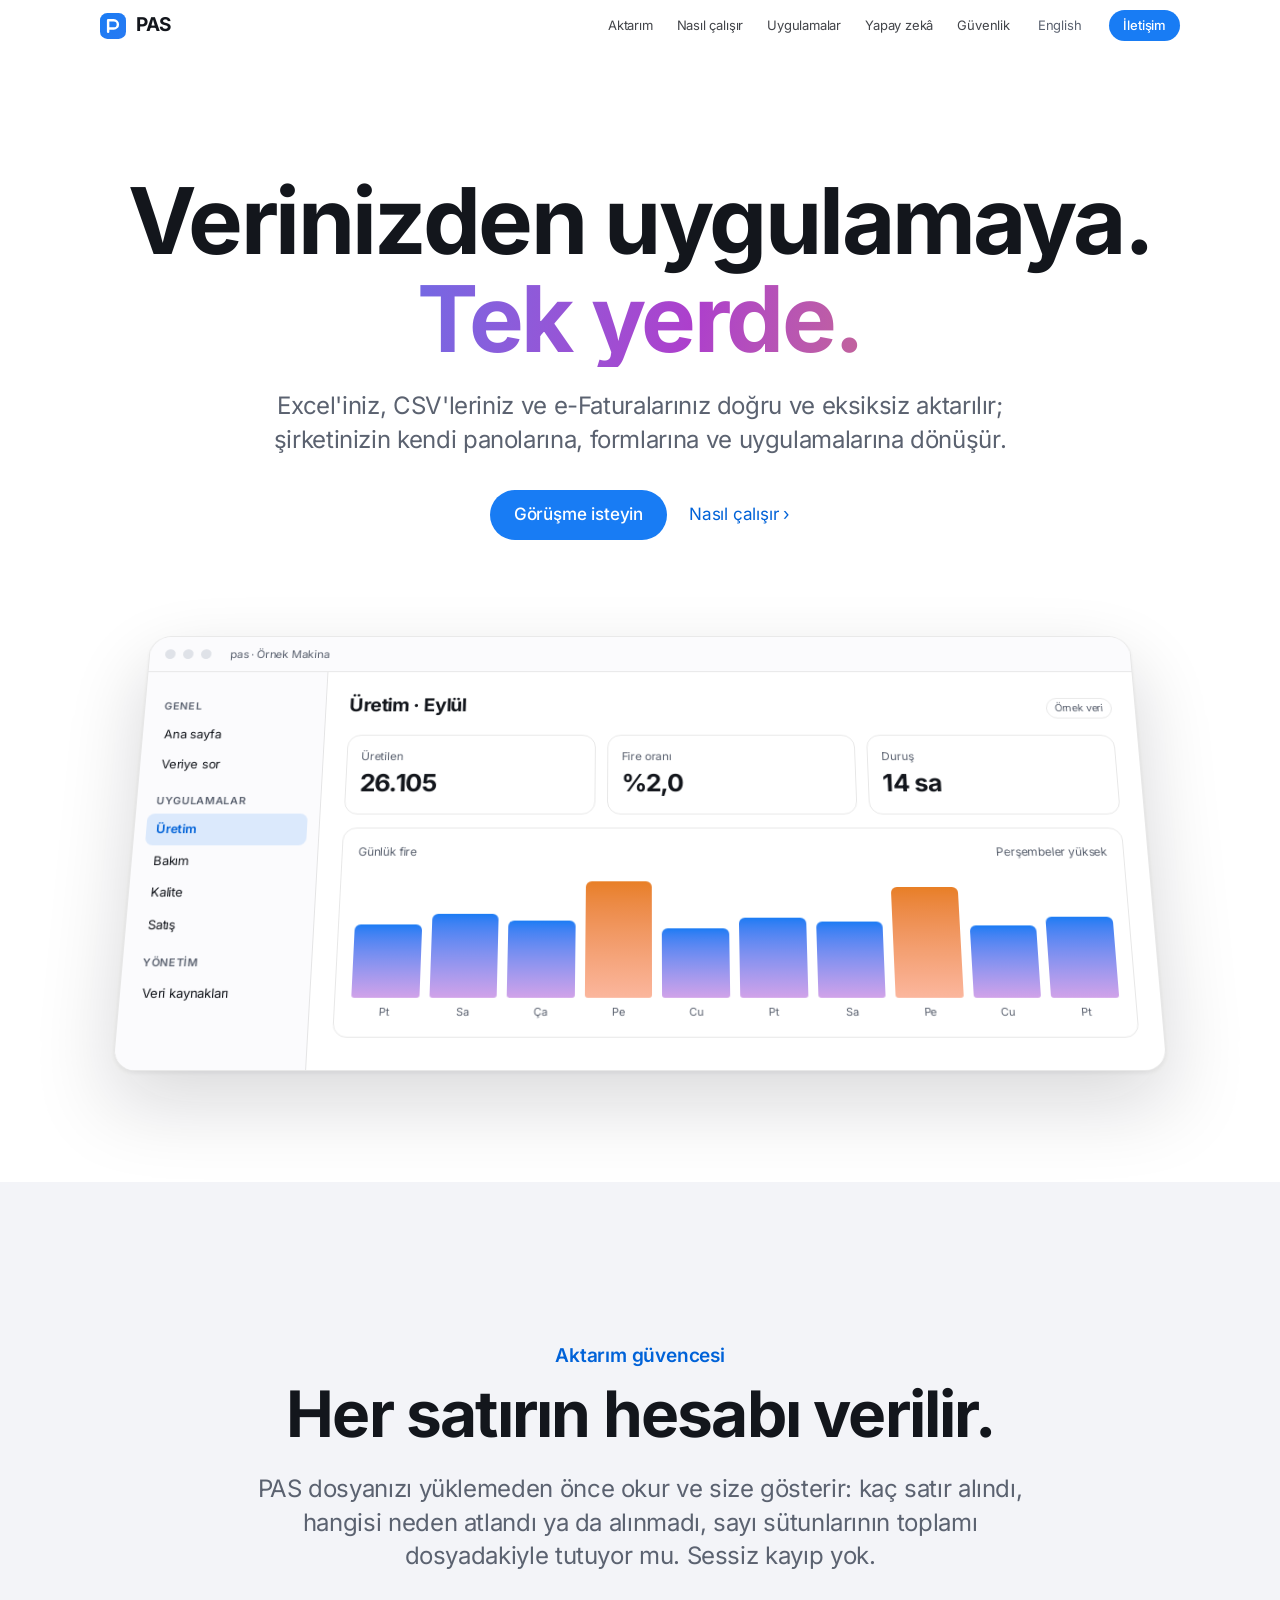
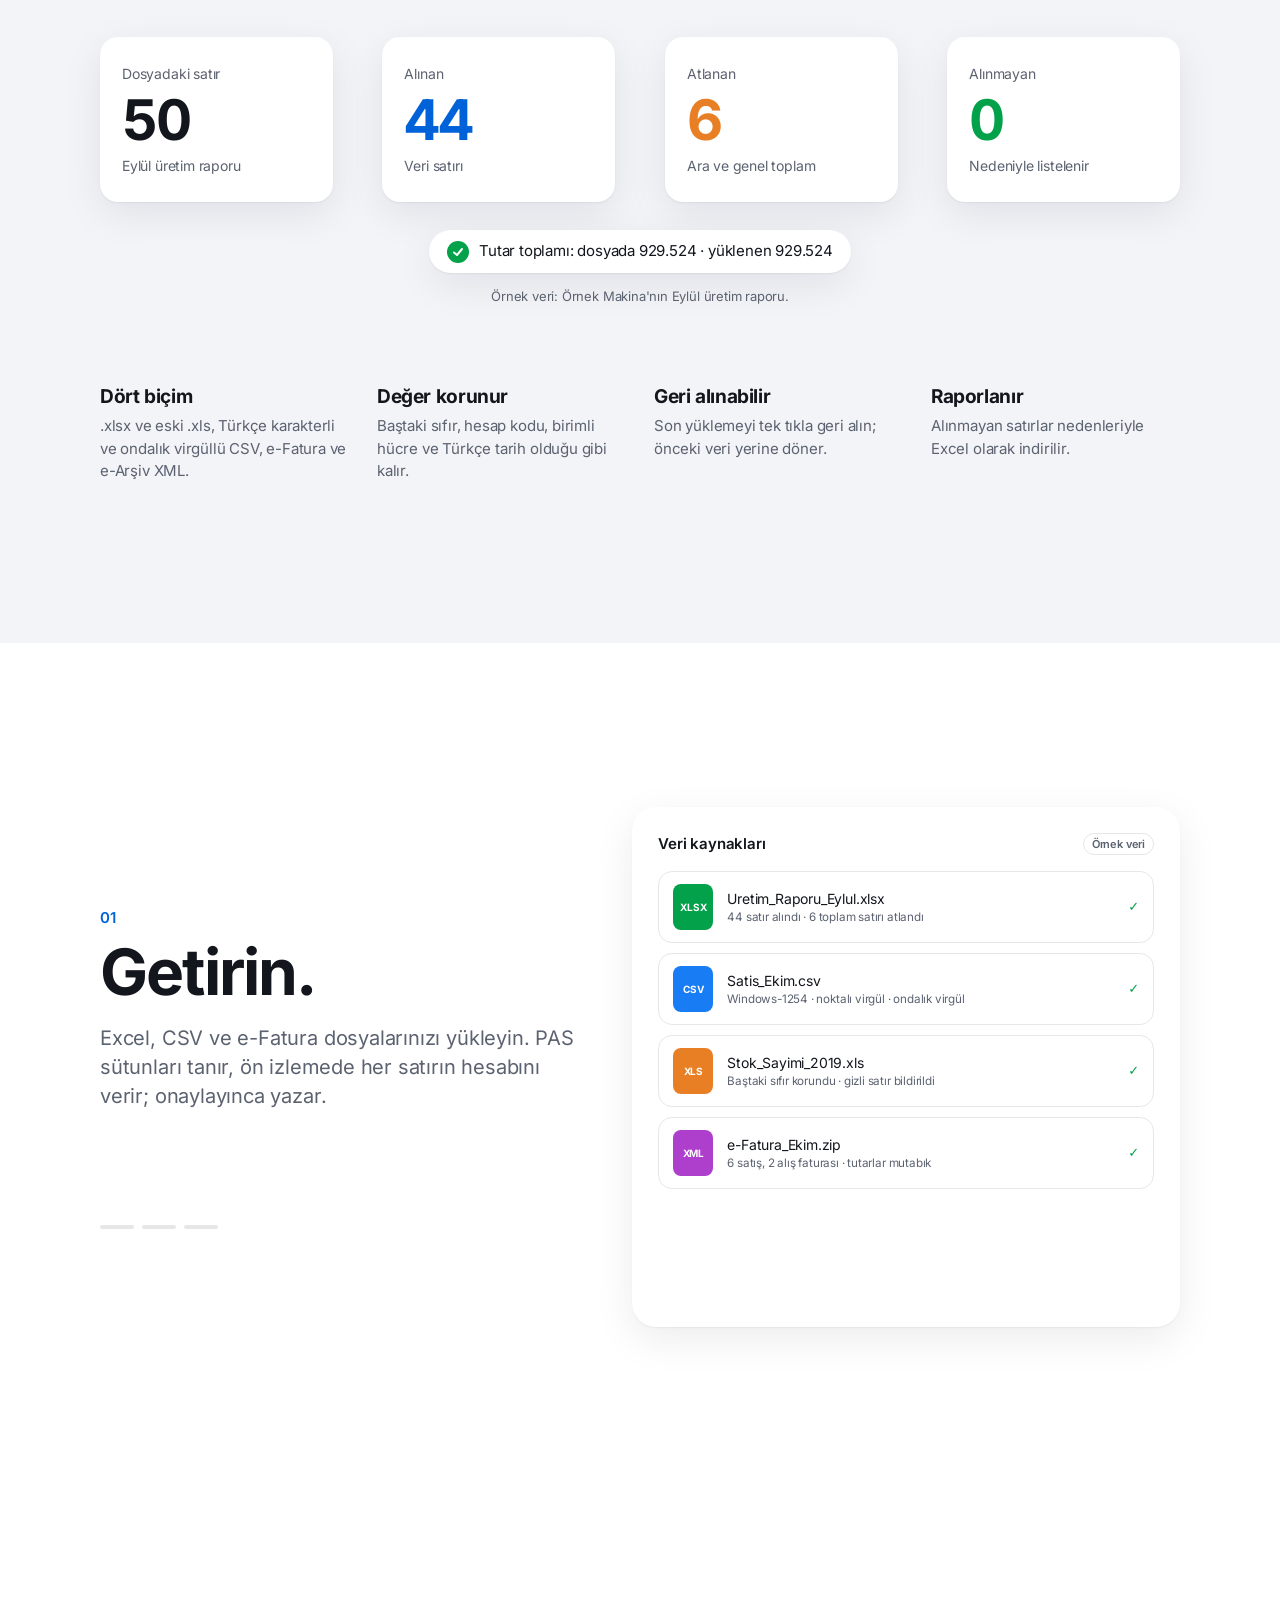
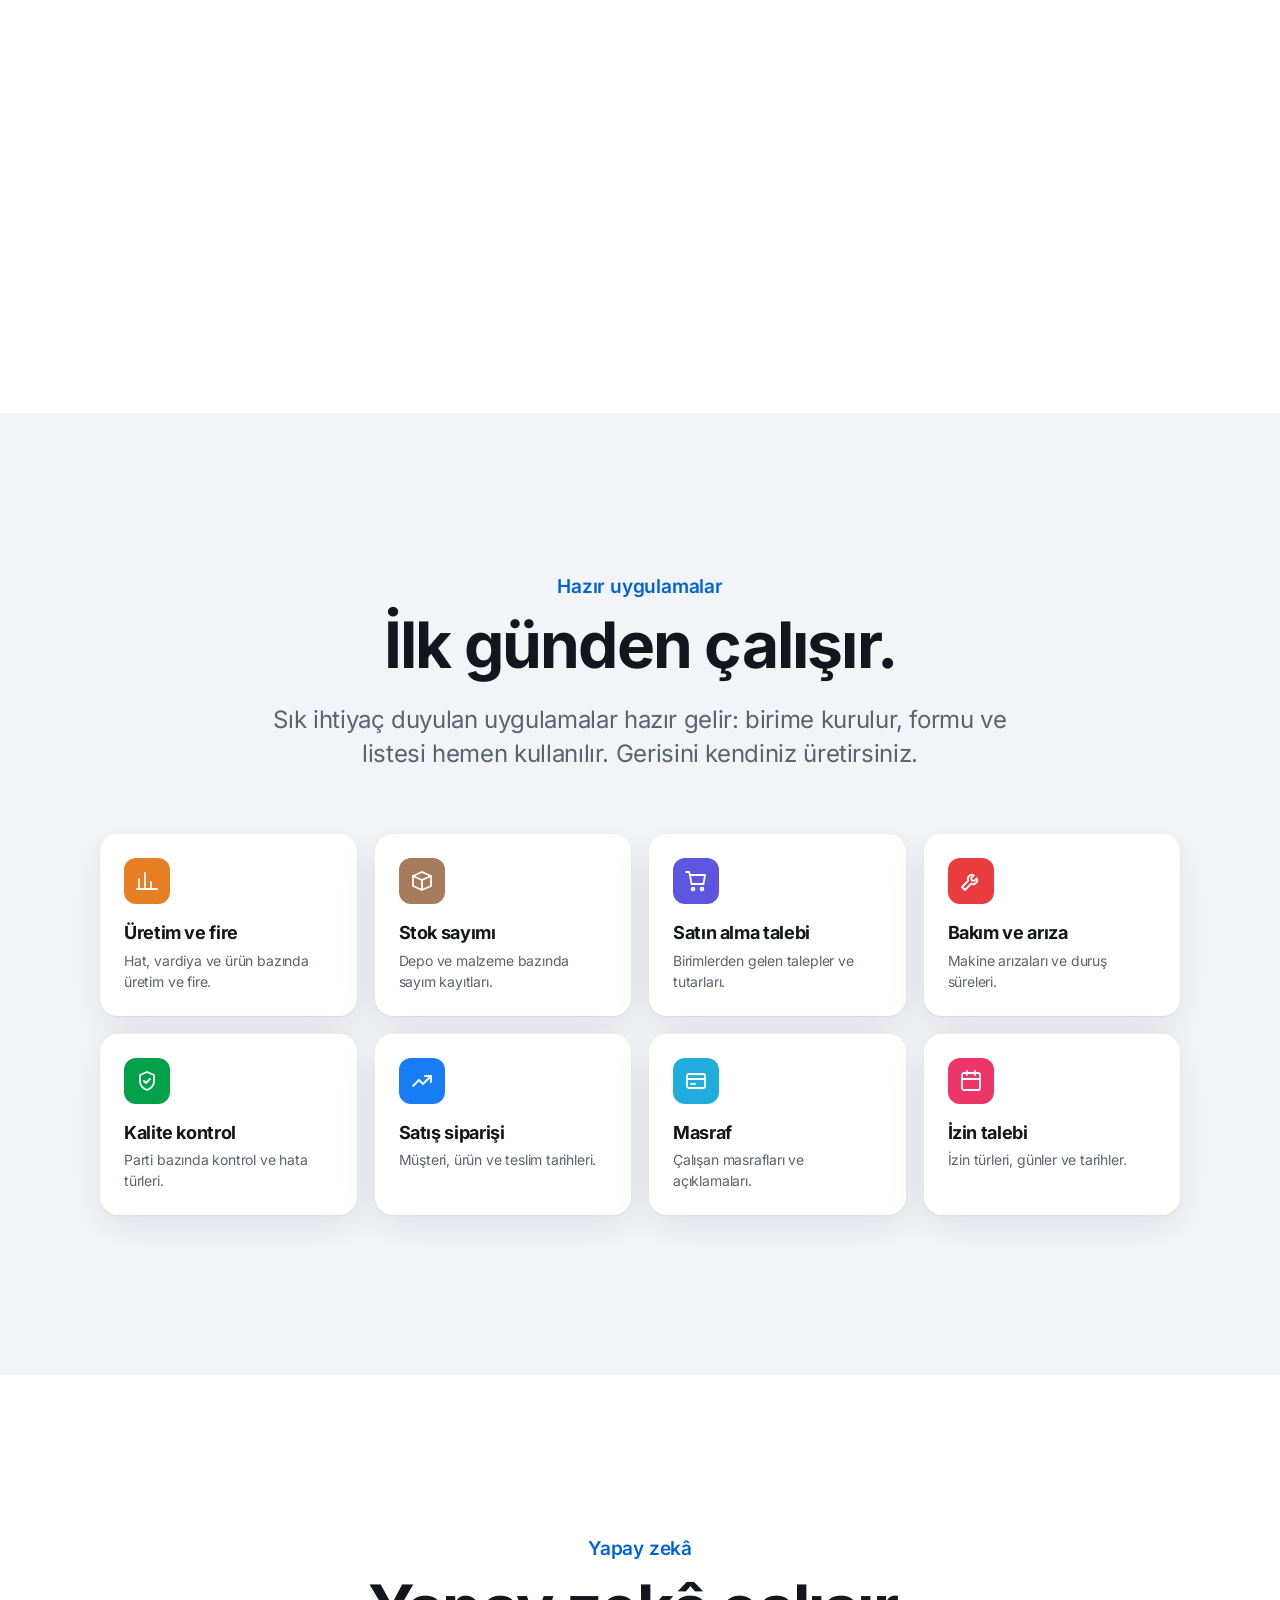
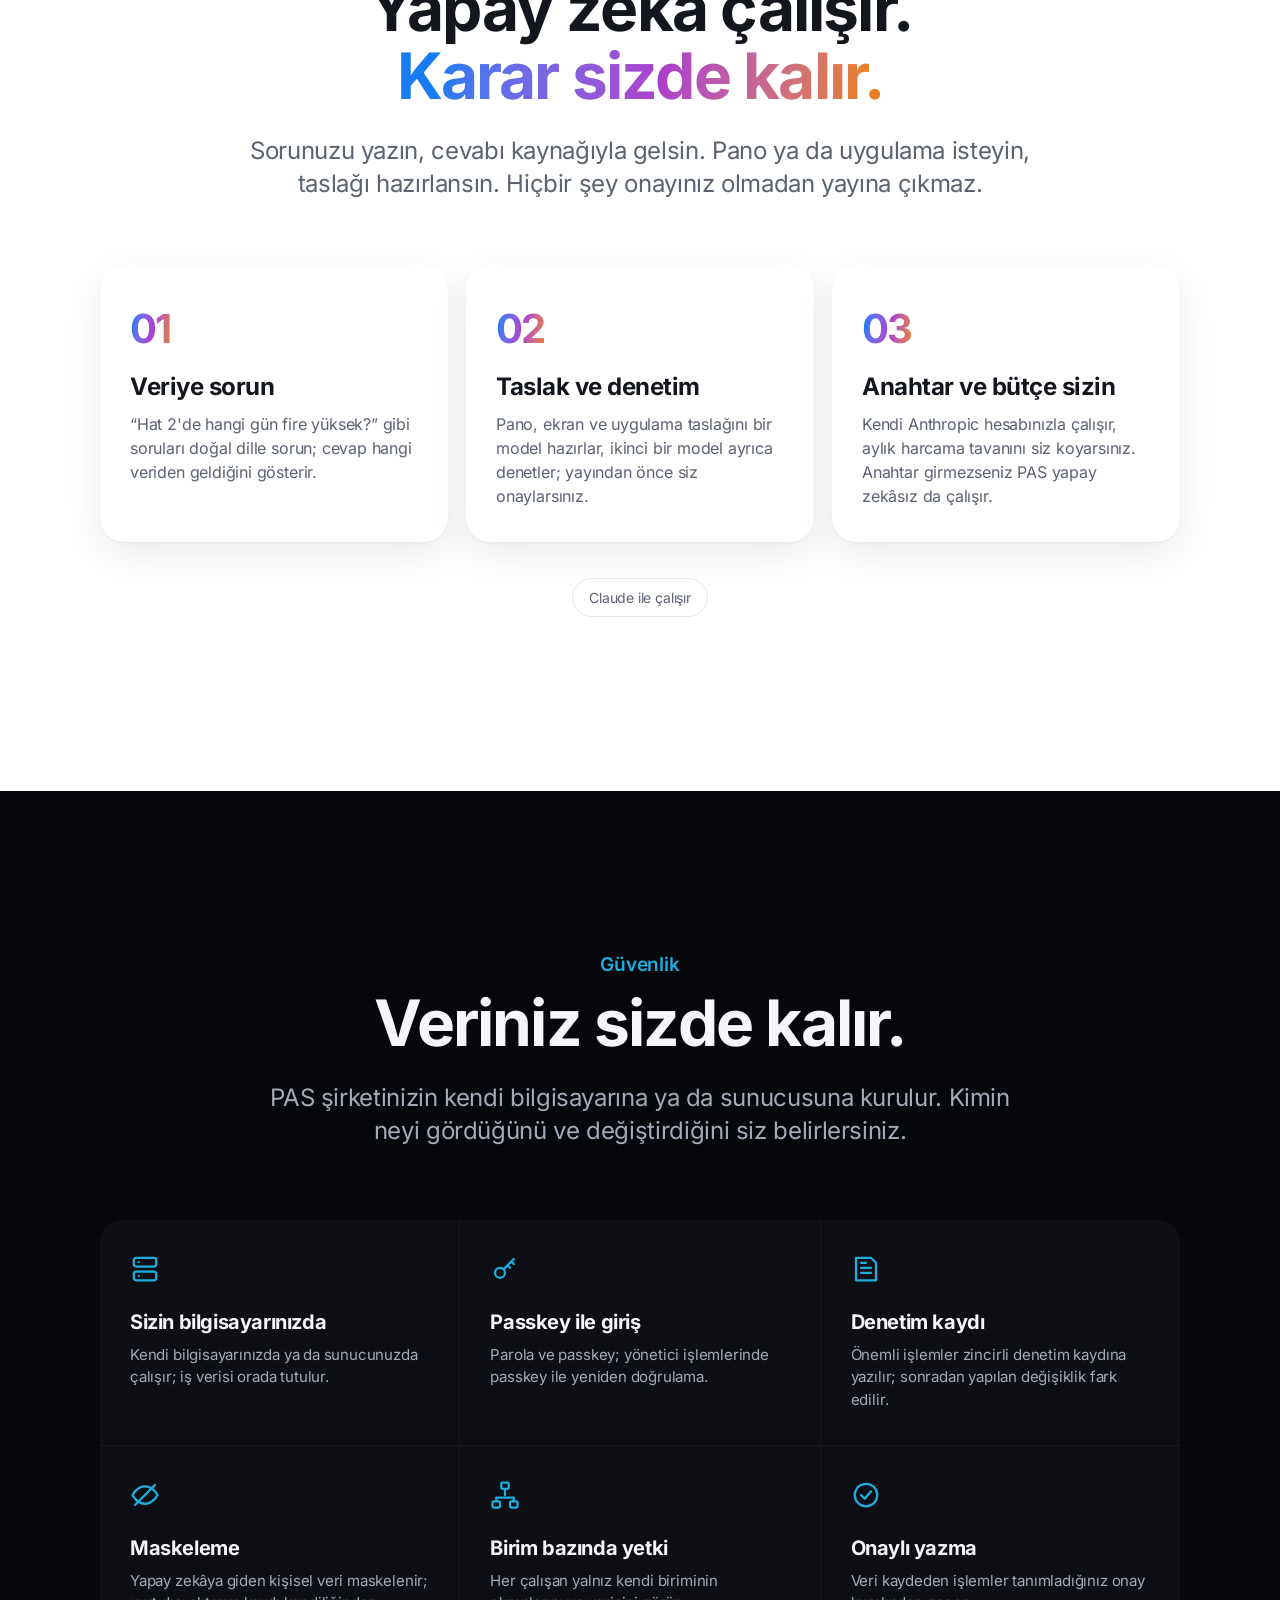
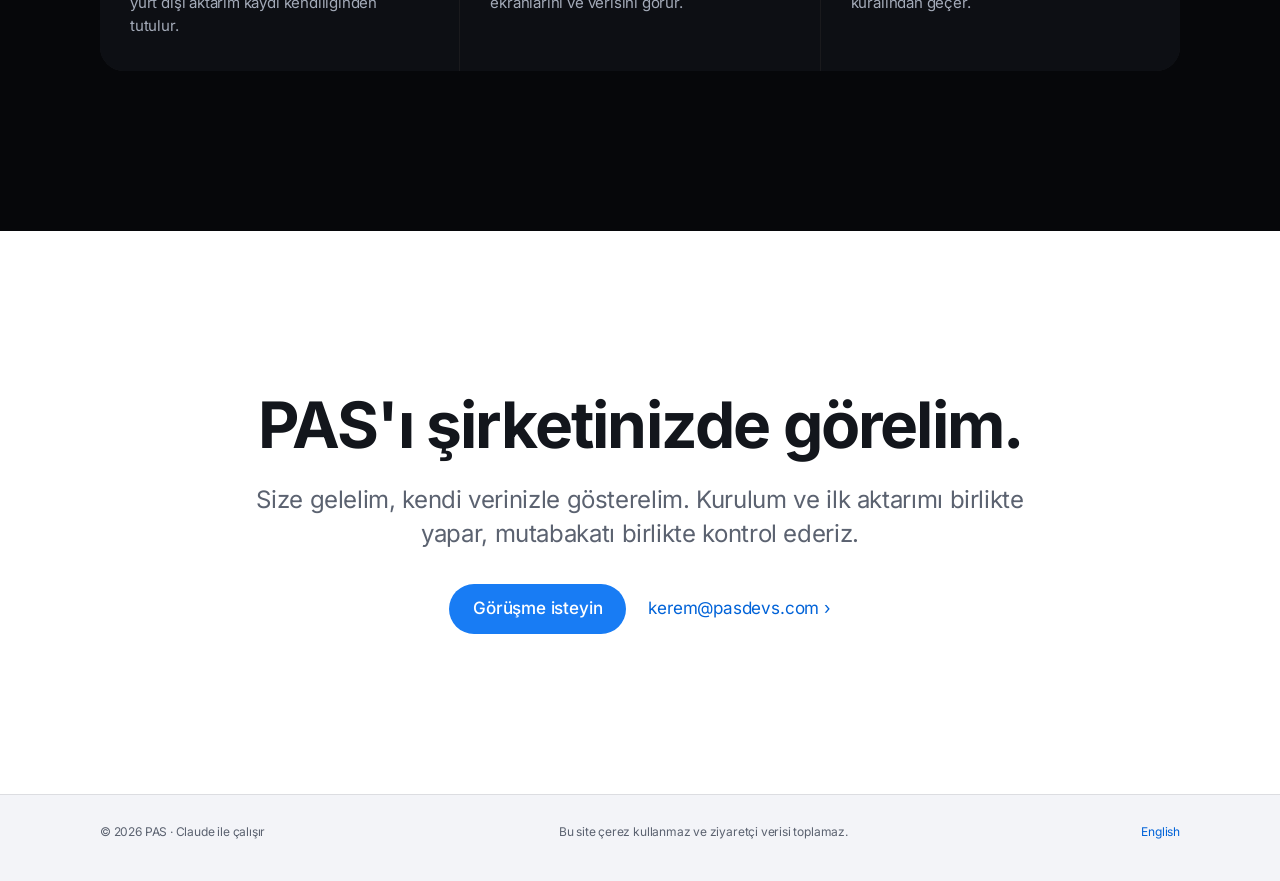
==== index.html @ cf31a853 "pasdevs.com: ilk sürüm (TR + EN)" ====
<!doctype html>
<html lang="tr">
<head>
<meta charset="utf-8">
<meta name="viewport" content="width=device-width, initial-scale=1">
<title>PAS — Verinizden uygulamaya</title>
<meta name="description" content="PAS, şirketinizin Excel, CSV ve e-Fatura verisini doğru ve eksiksiz aktarır; panolara, formlara ve uygulamalara dönüştürür. Kendi bilgisayarınızda ya da sunucunuzda çalışır.">
<link rel="canonical" href="https://pasdevs.com/">
<link rel="alternate" hreflang="tr" href="https://pasdevs.com/">
<link rel="alternate" hreflang="en" href="https://pasdevs.com/en/">
<link rel="alternate" hreflang="x-default" href="https://pasdevs.com/">
<meta property="og:type" content="website">
<meta property="og:title" content="PAS — Verinizden uygulamaya">
<meta property="og:description" content="PAS, şirketinizin Excel, CSV ve e-Fatura verisini doğru ve eksiksiz aktarır; panolara, formlara ve uygulamalara dönüştürür. Kendi bilgisayarınızda ya da sunucunuzda çalışır.">
<meta property="og:url" content="https://pasdevs.com/">
<meta name="theme-color" content="#ffffff">
<link rel="icon" href="assets/simge.svg" type="image/svg+xml">
<link rel="preload" href="assets/fonts/inter-latin-wght-normal.woff2" as="font" type="font/woff2" crossorigin>
<link rel="stylesheet" href="assets/site.css">
<script src="assets/site.js" defer></script>
</head>
<body>
<a class="atla" href="#icerik">İçeriğe geç</a>

<header class="ust">
  <div class="kap">
    <a class="logo" href="/" aria-label="PAS">
      <svg viewBox="0 0 32 32" aria-hidden="true"><rect width="32" height="32" rx="9" fill="url(#lg)"/><path d="M10 23V9h7a5 5 0 0 1 0 10h-7" fill="none" stroke="#fff" stroke-width="3" stroke-linecap="round" stroke-linejoin="round"/><defs><linearGradient id="lg" x1="0" y1="0" x2="32" y2="32"><stop offset="0" stop-color="oklch(0.6 0.2 257)"/><stop offset="1" stop-color="oklch(0.58 0.22 318)"/></linearGradient></defs></svg>
      PAS
    </a>
    <nav aria-label="Ana menü">
      <a href="#aktarim">Aktarım</a>
      <a href="#nasil">Nasıl çalışır</a>
      <a href="#uygulamalar">Uygulamalar</a>
      <a href="#yapay-zeka">Yapay zekâ</a>
      <a href="#guvenlik">Güvenlik</a>
    </nav>
    <a class="dil" href="/en/" hreflang="en" lang="en">English</a>
    <a class="dugme-kucuk" href="mailto:kerem@pasdevs.com">İletişim</a>
  </div>
</header>

<main id="icerik">

<!-- açılış -->
<section class="acilis">
  <div class="kap">
    <h1 class="belir"><span class="satir">Verinizden uygulamaya.</span><span class="satir renkli">Tek yerde.</span></h1>
    <p class="giris belir" style="--i:2">Excel'iniz, CSV'leriniz ve e-Faturalarınız doğru ve eksiksiz aktarılır; şirketinizin kendi panolarına, formlarına ve uygulamalarına dönüşür.</p>
    <div class="dugmeler belir" style="--i:3">
      <a class="dugme" href="mailto:kerem@pasdevs.com">Görüşme isteyin</a>
      <a class="bag" href="#nasil">Nasıl çalışır</a>
    </div>
  </div>
  <div class="sahne" aria-hidden="true">
    <div class="pencere">
      <div class="pencere-ust"><i></i><i></i><i></i><span>pas · Örnek Makina</span></div>
      <div class="pencere-govde">
        <div class="yan">
          <b>Genel</b>
          <a>Ana sayfa</a>
          <a>Veriye sor</a>
          <b>Uygulamalar</b>
          <a class="secili">Üretim</a>
          <a>Bakım</a>
          <a>Kalite</a>
          <a>Satış</a>
          <b>Yönetim</b>
          <a>Veri kaynakları</a>
        </div>
        <div class="ana">
          <div class="ana-baslik"><strong>Üretim · Eylül</strong><span class="etiket">Örnek veri</span></div>
          <div class="kpi">
            <div><small>Üretilen</small><strong>26.105</strong></div>
            <div><small>Fire oranı</small><strong>%2,0</strong></div>
            <div><small>Duruş</small><strong>14 sa</strong></div>
          </div>
          <div class="grafik">
            <div class="grafik-baslik"><span>Günlük fire</span><span>Perşembeler yüksek</span></div>
            <div class="cubuklar">
              <span class="cubuk" style="--h:58;--i:0"></span>
              <span class="cubuk" style="--h:66;--i:1"></span>
              <span class="cubuk" style="--h:61;--i:2"></span>
              <span class="cubuk uyari" style="--h:92;--i:3"></span>
              <span class="cubuk" style="--h:55;--i:4"></span>
              <span class="cubuk" style="--h:63;--i:5"></span>
              <span class="cubuk" style="--h:60;--i:6"></span>
              <span class="cubuk uyari" style="--h:88;--i:7"></span>
              <span class="cubuk" style="--h:57;--i:8"></span>
              <span class="cubuk" style="--h:64;--i:9"></span>
            </div>
            <div class="gunler"><span>Pt</span><span>Sa</span><span>Ça</span><span>Pe</span><span>Cu</span><span>Pt</span><span>Sa</span><span>Pe</span><span>Cu</span><span>Pt</span></div>
          </div>
        </div>
      </div>
    </div>
  </div>
</section>

<!-- aktarım güvencesi -->
<section class="bolum gri ortali" id="aktarim">
  <div class="kap">
    <p class="ust-baslik belir">Aktarım güvencesi</p>
    <h2 class="belir" style="--i:1">Her satırın hesabı verilir.</h2>
    <p class="giris belir" style="--i:2">PAS dosyanızı yüklemeden önce okur ve size gösterir: kaç satır alındı, hangisi neden atlandı ya da alınmadı, sayı sütunlarının toplamı dosyadakiyle tutuyor mu. Sessiz kayıp yok.</p>
    <div class="denklem" data-gozle>
      <div class="kutu belir" style="--i:0"><small>Dosyadaki satır</small><strong data-say="50">0</strong><p>Eylül üretim raporu</p></div>
      <span class="isaret belir" style="--i:1">=</span>
      <div class="kutu mavi belir" style="--i:2"><small>Alınan</small><strong data-say="44">0</strong><p>Veri satırı</p></div>
      <span class="isaret belir" style="--i:3">+</span>
      <div class="kutu turuncu belir" style="--i:4"><small>Atlanan</small><strong data-say="6">0</strong><p>Ara ve genel toplam</p></div>
      <span class="isaret belir" style="--i:5">+</span>
      <div class="kutu yesil belir" style="--i:6"><small>Alınmayan</small><strong data-say="0">0</strong><p>Nedeniyle listelenir</p></div>
    </div>
    <div class="belir" style="--i:7">
      <p class="mutabakat"><span class="tik"><svg width="12" height="12" viewBox="0 0 12 12" aria-hidden="true"><path d="M2 6.5 5 9l5-6" fill="none" stroke="#fff" stroke-width="2" stroke-linecap="round" stroke-linejoin="round"/></svg></span>Tutar toplamı: dosyada 929.524 · yüklenen 929.524</p>
      <p class="dipnot">Örnek veri: Örnek Makina'nın Eylül üretim raporu.</p>
    </div>
    <div class="ozellikler">
      <div class="belir" style="--i:0"><h3>Dört biçim</h3><p>.xlsx ve eski .xls, Türkçe karakterli ve ondalık virgüllü CSV, e-Fatura ve e-Arşiv XML.</p></div>
      <div class="belir" style="--i:1"><h3>Değer korunur</h3><p>Baştaki sıfır, hesap kodu, birimli hücre ve Türkçe tarih olduğu gibi kalır.</p></div>
      <div class="belir" style="--i:2"><h3>Geri alınabilir</h3><p>Son yüklemeyi tek tıkla geri alın; önceki veri yerine döner.</p></div>
      <div class="belir" style="--i:3"><h3>Raporlanır</h3><p>Alınmayan satırlar nedenleriyle Excel olarak indirilir.</p></div>
    </div>
  </div>
</section>

<!-- nasıl çalışır: yapışkan anlatım -->
<section class="anlatim" id="nasil" aria-label="Nasıl çalışır">
  <div class="anlatim-sahne">
    <div>
      <div class="adimlar">
        <div class="adim etkin"><span class="no">01</span><h2>Getirin.</h2><p>Excel, CSV ve e-Fatura dosyalarınızı yükleyin. PAS sütunları tanır, ön izlemede her satırın hesabını verir; onaylayınca yazar.</p></div>
        <div class="adim"><span class="no">02</span><h2>Kurun ya da üretin.</h2><p>Hazır uygulamaları tek tıkla birime kurun. İhtiyacınız farklıysa yazın: PAS pano, ekran ya da uygulama taslağını hazırlasın.</p></div>
        <div class="adim"><span class="no">03</span><h2>Herkes kendi işini görsün.</h2><p>Her birim kendi ekranlarını, formlarını ve raporlarını görür. Yetkiler birim birim; kimin neyi değiştirdiği kayıtlı.</p></div>
      </div>
      <div class="ilerleme" aria-hidden="true"><i></i><i></i><i></i></div>
    </div>
    <div class="gorsel" aria-hidden="true">
      <div class="panel etkin">
        <div class="panel-baslik"><span>Veri kaynakları</span><span class="etiket">Örnek veri</span></div>
        <div class="dosyalar">
          <div class="dosya"><span class="tur" style="background:oklch(0.62 0.17 150)">XLSX</span><div>Uretim_Raporu_Eylul.xlsx<small>44 satır alındı · 6 toplam satırı atlandı</small></div><span class="durum">✓</span></div>
          <div class="dosya"><span class="tur" style="background:oklch(0.6 0.2 257)">CSV</span><div>Satis_Ekim.csv<small>Windows-1254 · noktalı virgül · ondalık virgül</small></div><span class="durum">✓</span></div>
          <div class="dosya"><span class="tur" style="background:oklch(0.7 0.16 55)">XLS</span><div>Stok_Sayimi_2019.xls<small>Baştaki sıfır korundu · gizli satır bildirildi</small></div><span class="durum">✓</span></div>
          <div class="dosya"><span class="tur" style="background:oklch(0.58 0.22 318)">XML</span><div>e-Fatura_Ekim.zip<small>6 satış, 2 alış faturası · tutarlar mutabık</small></div><span class="durum">✓</span></div>
        </div>
      </div>
      <div class="panel">
        <div class="panel-baslik"><span>Uygulamalar</span></div>
        <div class="magaza-mini">
          <div><span class="simge" style="background:oklch(0.7 0.16 55)"><svg viewBox="0 0 24 24" fill="none" stroke="currentColor" stroke-width="1.8" stroke-linecap="round" stroke-linejoin="round" aria-hidden="true"><path d="M4 20V10M10 20V4M16 20v-7M22 20H2"/></svg></span><b>Üretim ve fire</b><small>Üretim birimi</small><br><span class="kur">Kurulu</span></div>
          <div><span class="simge" style="background:oklch(0.62 0.21 25)"><svg viewBox="0 0 24 24" fill="none" stroke="currentColor" stroke-width="1.8" stroke-linecap="round" stroke-linejoin="round" aria-hidden="true"><path d="M14.7 6.3a4 4 0 0 0-5.4 5.4L3 18l3 3 6.3-6.3a4 4 0 0 0 5.4-5.4l-2.5 2.5-2.5-.5-.5-2.5z"/></svg></span><b>Bakım ve arıza</b><small>Bakım birimi</small><br><span class="kur">Kur</span></div>
          <div><span class="simge" style="background:oklch(0.62 0.17 150)"><svg viewBox="0 0 24 24" fill="none" stroke="currentColor" stroke-width="1.8" stroke-linecap="round" stroke-linejoin="round" aria-hidden="true"><path d="M12 3 5 6v6c0 4.5 3 7.5 7 9 4-1.5 7-4.5 7-9V6z"/><path d="m9 12 2 2 4-4"/></svg></span><b>Kalite kontrol</b><small>Kalite birimi</small><br><span class="kur">Kur</span></div>
          <div><span class="simge" style="background:linear-gradient(135deg,oklch(0.6 0.2 257),oklch(0.58 0.22 318))"><svg viewBox="0 0 24 24" fill="none" stroke="currentColor" stroke-width="1.8" stroke-linecap="round" stroke-linejoin="round" aria-hidden="true"><path d="m12 3 1.9 4.6L18.5 9l-4.6 1.9L12 15.5l-1.9-4.6L5.5 9l4.6-1.4z"/><path d="M19 15l.8 2 2 .8-2 .8-.8 2-.8-2-2-.8 2-.8z"/></svg></span><b>Duruş kaydı formu</b><small>Tarifinizden taslak</small><br><span class="kur">Üret</span></div>
        </div>
      </div>
      <div class="panel">
        <div class="panel-baslik"><span>Birimler</span></div>
        <div class="birimler">
          <div style="background:linear-gradient(160deg,oklch(0.7 0.16 55),oklch(0.62 0.18 40))"><b>Üretim</b><span>Fire, duruş ve iş emirleri</span></div>
          <div style="background:linear-gradient(160deg,oklch(0.6 0.2 257),oklch(0.52 0.2 265))"><b>Satış</b><span>Siparişler ve faturalar</span></div>
          <div style="background:linear-gradient(160deg,oklch(0.62 0.17 150),oklch(0.55 0.15 165))"><b>İnsan kaynakları</b><span>İzin ve masraf</span></div>
        </div>
        <p class="dipnot">Her birim yalnız kendi verisini görür.</p>
      </div>
    </div>
  </div>
</section>

<!-- hazır uygulamalar -->
<section class="bolum gri ortali" id="uygulamalar">
  <div class="kap">
    <p class="ust-baslik belir">Hazır uygulamalar</p>
    <h2 class="belir" style="--i:1">İlk günden çalışır.</h2>
    <p class="giris belir" style="--i:2">Sık ihtiyaç duyulan uygulamalar hazır gelir: birime kurulur, formu ve listesi hemen kullanılır. Gerisini kendiniz üretirsiniz.</p>
    <div class="izgara">
      <div class="uygulama belir" style="--i:0"><span class="simge" style="background:oklch(0.7 0.16 55)"><svg viewBox="0 0 24 24" fill="none" stroke="currentColor" stroke-width="1.8" stroke-linecap="round" stroke-linejoin="round" aria-hidden="true"><path d="M4 20V10M10 20V4M16 20v-7M22 20H2"/></svg></span><h3>Üretim ve fire</h3><p>Hat, vardiya ve ürün bazında üretim ve fire.</p></div>
      <div class="uygulama belir" style="--i:1"><span class="simge" style="background:oklch(0.62 0.07 58)"><svg viewBox="0 0 24 24" fill="none" stroke="currentColor" stroke-width="1.8" stroke-linecap="round" stroke-linejoin="round" aria-hidden="true"><path d="m3 7 9-4 9 4-9 4-9-4Z"/><path d="M3 7v10l9 4 9-4V7M12 11v10"/></svg></span><h3>Stok sayımı</h3><p>Depo ve malzeme bazında sayım kayıtları.</p></div>
      <div class="uygulama belir" style="--i:2"><span class="simge" style="background:oklch(0.54 0.2 280)"><svg viewBox="0 0 24 24" fill="none" stroke="currentColor" stroke-width="1.8" stroke-linecap="round" stroke-linejoin="round" aria-hidden="true"><path d="M6 6h15l-1.5 9h-12z"/><path d="M6 6 5 3H2"/><circle cx="9" cy="20" r="1.4"/><circle cx="18" cy="20" r="1.4"/></svg></span><h3>Satın alma talebi</h3><p>Birimlerden gelen talepler ve tutarları.</p></div>
      <div class="uygulama belir" style="--i:3"><span class="simge" style="background:oklch(0.62 0.21 25)"><svg viewBox="0 0 24 24" fill="none" stroke="currentColor" stroke-width="1.8" stroke-linecap="round" stroke-linejoin="round" aria-hidden="true"><path d="M14.7 6.3a4 4 0 0 0-5.4 5.4L3 18l3 3 6.3-6.3a4 4 0 0 0 5.4-5.4l-2.5 2.5-2.5-.5-.5-2.5z"/></svg></span><h3>Bakım ve arıza</h3><p>Makine arızaları ve duruş süreleri.</p></div>
      <div class="uygulama belir" style="--i:4"><span class="simge" style="background:oklch(0.62 0.17 150)"><svg viewBox="0 0 24 24" fill="none" stroke="currentColor" stroke-width="1.8" stroke-linecap="round" stroke-linejoin="round" aria-hidden="true"><path d="M12 3 5 6v6c0 4.5 3 7.5 7 9 4-1.5 7-4.5 7-9V6z"/><path d="m9 12 2 2 4-4"/></svg></span><h3>Kalite kontrol</h3><p>Parti bazında kontrol ve hata türleri.</p></div>
      <div class="uygulama belir" style="--i:5"><span class="simge" style="background:oklch(0.6 0.2 257)"><svg viewBox="0 0 24 24" fill="none" stroke="currentColor" stroke-width="1.8" stroke-linecap="round" stroke-linejoin="round" aria-hidden="true"><path d="M3 17 9 11l4 4 8-8"/><path d="M15 7h6v6"/></svg></span><h3>Satış siparişi</h3><p>Müşteri, ürün ve teslim tarihleri.</p></div>
      <div class="uygulama belir" style="--i:6"><span class="simge" style="background:oklch(0.7 0.13 228)"><svg viewBox="0 0 24 24" fill="none" stroke="currentColor" stroke-width="1.8" stroke-linecap="round" stroke-linejoin="round" aria-hidden="true"><rect x="3" y="5" width="18" height="14" rx="2"/><path d="M3 10h18M7 15h4"/></svg></span><h3>Masraf</h3><p>Çalışan masrafları ve açıklamaları.</p></div>
      <div class="uygulama belir" style="--i:7"><span class="simge" style="background:oklch(0.63 0.22 10)"><svg viewBox="0 0 24 24" fill="none" stroke="currentColor" stroke-width="1.8" stroke-linecap="round" stroke-linejoin="round" aria-hidden="true"><rect x="3" y="4" width="18" height="17" rx="2"/><path d="M8 2v4M16 2v4M3 10h18"/></svg></span><h3>İzin talebi</h3><p>İzin türleri, günler ve tarihler.</p></div>
    </div>
  </div>
</section>

<!-- yapay zekâ -->
<section class="bolum ortali" id="yapay-zeka">
  <div class="kap">
    <p class="ust-baslik belir">Yapay zekâ</p>
    <h2 class="belir" style="--i:1">Yapay zekâ çalışır.<br><span class="renkli">Karar sizde kalır.</span></h2>
    <p class="giris belir" style="--i:2">Sorunuzu yazın, cevabı kaynağıyla gelsin. Pano ya da uygulama isteyin, taslağı hazırlansın. Hiçbir şey onayınız olmadan yayına çıkmaz.</p>
    <div class="kartlar">
      <div class="kart belir" style="--i:0"><span class="no renkli">01</span><h3>Veriye sorun</h3><p>“Hat 2'de hangi gün fire yüksek?” gibi soruları doğal dille sorun; cevap hangi veriden geldiğini gösterir.</p></div>
      <div class="kart belir" style="--i:1"><span class="no renkli">02</span><h3>Taslak ve denetim</h3><p>Pano, ekran ve uygulama taslağını bir model hazırlar, ikinci bir model ayrıca denetler; yayından önce siz onaylarsınız.</p></div>
      <div class="kart belir" style="--i:2"><span class="no renkli">03</span><h3>Anahtar ve bütçe sizin</h3><p>Kendi Anthropic hesabınızla çalışır, aylık harcama tavanını siz koyarsınız. Anahtar girmezseniz PAS yapay zekâsız da çalışır.</p></div>
    </div>
    <p class="rozet belir">Claude ile çalışır</p>
  </div>
</section>

<!-- güvenlik -->
<section class="bolum koyu ortali" id="guvenlik">
  <div class="kap">
    <p class="ust-baslik belir">Güvenlik</p>
    <h2 class="belir" style="--i:1">Veriniz sizde kalır.</h2>
    <p class="giris belir" style="--i:2">PAS şirketinizin kendi bilgisayarına ya da sunucusuna kurulur. Kimin neyi gördüğünü ve değiştirdiğini siz belirlersiniz.</p>
    <div class="guvence">
      <div class="belir" style="--i:0"><svg viewBox="0 0 24 24" fill="none" stroke="currentColor" stroke-width="1.8" stroke-linecap="round" stroke-linejoin="round" aria-hidden="true"><rect x="3" y="3" width="18" height="7" rx="2"/><rect x="3" y="14" width="18" height="7" rx="2"/><path d="M7 6.5h.01M7 17.5h.01"/></svg><h3>Sizin bilgisayarınızda</h3><p>Kendi bilgisayarınızda ya da sunucunuzda çalışır; iş verisi orada tutulur.</p></div>
      <div class="belir" style="--i:1"><svg viewBox="0 0 24 24" fill="none" stroke="currentColor" stroke-width="1.8" stroke-linecap="round" stroke-linejoin="round" aria-hidden="true"><circle cx="8" cy="15" r="4"/><path d="m10.8 12.2 8.2-8.2M17 6l2 2M14 9l2 2"/></svg><h3>Passkey ile giriş</h3><p>Parola ve passkey; yönetici işlemlerinde passkey ile yeniden doğrulama.</p></div>
      <div class="belir" style="--i:2"><svg viewBox="0 0 24 24" fill="none" stroke="currentColor" stroke-width="1.8" stroke-linecap="round" stroke-linejoin="round" aria-hidden="true"><path d="M8 3h8l4 4v14H4V3z"/><path d="M8 11h8M8 15h8M8 7h4"/></svg><h3>Denetim kaydı</h3><p>Önemli işlemler zincirli denetim kaydına yazılır; sonradan yapılan değişiklik fark edilir.</p></div>
      <div class="belir" style="--i:3"><svg viewBox="0 0 24 24" fill="none" stroke="currentColor" stroke-width="1.8" stroke-linecap="round" stroke-linejoin="round" aria-hidden="true"><path d="M2 12s3.5-7 10-7 10 7 10 7-3.5 7-10 7S2 12 2 12z"/><path d="M4 20 20 4"/></svg><h3>Maskeleme</h3><p>Yapay zekâya giden kişisel veri maskelenir; yurt dışı aktarım kaydı kendiliğinden tutulur.</p></div>
      <div class="belir" style="--i:4"><svg viewBox="0 0 24 24" fill="none" stroke="currentColor" stroke-width="1.8" stroke-linecap="round" stroke-linejoin="round" aria-hidden="true"><rect x="9" y="2" width="6" height="5" rx="1"/><rect x="2" y="17" width="6" height="5" rx="1"/><rect x="16" y="17" width="6" height="5" rx="1"/><path d="M12 7v5M5 17v-3h14v3"/></svg><h3>Birim bazında yetki</h3><p>Her çalışan yalnız kendi biriminin ekranlarını ve verisini görür.</p></div>
      <div class="belir" style="--i:5"><svg viewBox="0 0 24 24" fill="none" stroke="currentColor" stroke-width="1.8" stroke-linecap="round" stroke-linejoin="round" aria-hidden="true"><circle cx="12" cy="12" r="9"/><path d="m8 12 3 3 5-6"/></svg><h3>Onaylı yazma</h3><p>Veri kaydeden işlemler tanımladığınız onay kuralından geçer.</p></div>
    </div>
  </div>
</section>

<!-- kapanış -->
<section class="bolum ortali kapanis" id="iletisim">
  <div class="kap">
    <h2 class="belir">PAS'ı şirketinizde görelim.</h2>
    <p class="giris belir" style="--i:1">Size gelelim, kendi verinizle gösterelim. Kurulum ve ilk aktarımı birlikte yapar, mutabakatı birlikte kontrol ederiz.</p>
    <div class="dugmeler belir" style="--i:2">
      <a class="dugme" href="mailto:kerem@pasdevs.com">Görüşme isteyin</a>
      <a class="bag" href="mailto:kerem@pasdevs.com">kerem@pasdevs.com</a>
    </div>
  </div>
</section>

</main>

<footer class="alt">
  <div class="kap">
    <span>© 2026 PAS · Claude ile çalışır</span>
    <span>Bu site çerez kullanmaz ve ziyaretçi verisi toplamaz.</span>
    <a href="/en/" hreflang="en" lang="en">English</a>
  </div>
</footer>
</body>
</html>
---- assets/site.css ----
/* PAS tanıtım sitesi. Palet PAS tasarım dilinden (docs/tasarim/pas-tokenlar.json), font Inter. */

@font-face {
  font-family: "Inter";
  font-style: normal;
  font-display: swap;
  font-weight: 100 900;
  src: url("fonts/inter-latin-ext-wght-normal.woff2") format("woff2-variations");
  unicode-range: U+0100-02BA, U+02BD-02C5, U+02C7-02CC, U+02CE-02D7, U+02DD-02FF, U+0304, U+0308, U+0329, U+1D00-1DBF, U+1E00-1E9F, U+1EF2-1EFF, U+2020, U+20A0-20AB, U+20AD-20C0, U+2113, U+2C60-2C7F, U+A720-A7FF;
}
@font-face {
  font-family: "Inter";
  font-style: normal;
  font-display: swap;
  font-weight: 100 900;
  src: url("fonts/inter-latin-wght-normal.woff2") format("woff2-variations");
  unicode-range: U+0000-00FF, U+0131, U+0152-0153, U+02BB-02BC, U+02C6, U+02DA, U+02DC, U+0304, U+0308, U+0329, U+2000-206F, U+20AC, U+2122, U+2191, U+2193, U+2212, U+2215, U+FEFF, U+FFFD;
}

:root {
  --mavi: oklch(0.6 0.2 257);
  --mavi-koyu: oklch(0.52 0.2 257);
  --yesil: oklch(0.62 0.17 150);
  --turuncu: oklch(0.7 0.16 55);
  --mor: oklch(0.58 0.22 318);
  --camgobegi: oklch(0.7 0.13 228);
  --zemin: #ffffff;
  --zemin-gri: #f3f4f8;
  --zemin-koyu: #06070a;
  --kart: #ffffff;
  --yazi: #13161c;
  --yazi-ikincil: #5b6270;
  --ayirici: rgba(19, 22, 28, 0.1);
  --golge: 0 1px 2px rgba(10, 14, 22, 0.06), 0 12px 40px rgba(10, 14, 22, 0.08);
  --kenar: 18px;
  --genislik: 1080px;
  --ust: 52px;
  --egri: cubic-bezier(0.22, 1, 0.36, 1);
  color-scheme: light;
}

*,
*::before,
*::after {
  box-sizing: border-box;
}

html {
  -webkit-text-size-adjust: 100%;
  scroll-behavior: smooth;
  scroll-padding-top: var(--ust);
}

body {
  margin: 0;
  background: var(--zemin);
  color: var(--yazi);
  font-family: "Inter", system-ui, -apple-system, "Segoe UI", Roboto, sans-serif;
  font-size: 17px;
  line-height: 1.5;
  letter-spacing: -0.011em;
  -webkit-font-smoothing: antialiased;
  text-rendering: optimizeLegibility;
  overflow-x: hidden;
}

a {
  color: var(--mavi-koyu);
  text-decoration: none;
}
a:hover {
  text-decoration: underline;
}
:focus-visible {
  outline: 3px solid var(--mavi);
  outline-offset: 3px;
  border-radius: 6px;
}

.atla {
  position: absolute;
  left: -9999px;
  top: 8px;
  z-index: 100;
  background: var(--yazi);
  color: #fff;
  padding: 8px 14px;
  border-radius: 8px;
}
.atla:focus {
  left: 8px;
}

.kap {
  width: min(var(--genislik), calc(100% - 44px));
  margin-inline: auto;
}

/* --- üst çubuk ---------------------------------------------------------------------------- */

.ust {
  position: sticky;
  top: 0;
  z-index: 50;
  height: var(--ust);
  background: rgba(255, 255, 255, 0.72);
  -webkit-backdrop-filter: saturate(180%) blur(20px);
  backdrop-filter: saturate(180%) blur(20px);
  border-bottom: 1px solid transparent;
  transition: border-color 0.3s;
}
.ust.kaydi {
  border-bottom-color: var(--ayirici);
}
.ust .kap {
  height: 100%;
  display: flex;
  align-items: center;
  gap: 28px;
}
.logo {
  display: inline-flex;
  align-items: center;
  gap: 10px;
  font-weight: 700;
  font-size: 19px;
  letter-spacing: -0.02em;
  color: var(--yazi);
}
.logo:hover {
  text-decoration: none;
}
.logo svg {
  width: 26px;
  height: 26px;
}
.ust nav {
  display: flex;
  gap: 24px;
  margin-left: auto;
  font-size: 13px;
}
.ust nav a {
  color: var(--yazi);
  opacity: 0.8;
}
.ust nav a:hover {
  opacity: 1;
  text-decoration: none;
}
.dil {
  font-size: 13px;
  color: var(--yazi-ikincil);
}
.dugme-kucuk {
  font-size: 13px;
  font-weight: 500;
  padding: 6px 14px;
  border-radius: 980px;
  background: var(--mavi);
  color: #fff;
}
.dugme-kucuk:hover {
  background: var(--mavi-koyu);
  text-decoration: none;
}

/* --- ortak tipografi ---------------------------------------------------------------------- */

.ust-baslik {
  font-size: 19px;
  font-weight: 600;
  color: var(--mavi-koyu);
  margin: 0 0 10px;
}
h1,
h2,
h3 {
  margin: 0;
  letter-spacing: -0.028em;
  line-height: 1.06;
  font-weight: 700;
}
h1 {
  font-size: clamp(44px, 8vw, 92px);
}
h2 {
  font-size: clamp(36px, 5.6vw, 64px);
}
h3 {
  font-size: 24px;
  letter-spacing: -0.02em;
  line-height: 1.2;
}
.giris {
  font-size: clamp(19px, 2.2vw, 24px);
  line-height: 1.4;
  color: var(--yazi-ikincil);
  letter-spacing: -0.015em;
  max-width: 780px;
}
.ortali {
  text-align: center;
}
.ortali .giris {
  margin-inline: auto;
}
.renkli {
  background: linear-gradient(100deg, var(--mavi) 10%, var(--mor) 55%, var(--turuncu) 95%);
  -webkit-background-clip: text;
  background-clip: text;
  color: transparent;
}

.bolum {
  padding: clamp(96px, 14vw, 160px) 0;
}
.bolum.gri {
  background: var(--zemin-gri);
}

.dugmeler {
  display: flex;
  gap: 22px;
  justify-content: center;
  align-items: center;
  flex-wrap: wrap;
  margin-top: 34px;
}
.dugme {
  display: inline-block;
  font-size: 17px;
  font-weight: 500;
  padding: 12px 24px;
  border-radius: 980px;
  background: var(--mavi);
  color: #fff;
  transition: background 0.2s, transform 0.2s var(--egri);
}
.dugme:hover {
  background: var(--mavi-koyu);
  text-decoration: none;
  transform: scale(1.03);
}
.bag {
  font-size: 17px;
  color: var(--mavi-koyu);
}
.bag::after {
  content: " ›";
}

/* --- görünür olunca beliren öğeler ---------------------------------------------------------- */

.belir {
  opacity: 0;
  transform: translateY(28px);
  transition: opacity 0.9s var(--egri), transform 0.9s var(--egri);
  transition-delay: calc(var(--i, 0) * 90ms);
}
.belir.gorundu {
  opacity: 1;
  transform: none;
}

/* --- açılış -------------------------------------------------------------------------------- */

.acilis {
  padding: clamp(72px, 10vw, 120px) 0 0;
  text-align: center;
  overflow: hidden;
}
.acilis h1 .satir {
  display: block;
}
.acilis .giris {
  margin: 22px auto 0;
}
.sahne {
  perspective: 1400px;
  margin-top: clamp(48px, 7vw, 80px);
  padding-bottom: clamp(60px, 8vw, 100px);
}
.pencere {
  --p: 0;
  width: min(1040px, calc(100% - 32px));
  margin-inline: auto;
  background: var(--kart);
  border-radius: 22px;
  box-shadow: 0 2px 4px rgba(10, 14, 22, 0.06), 0 30px 80px rgba(10, 14, 22, 0.16);
  border: 1px solid var(--ayirici);
  overflow: hidden;
  transform-origin: 50% 0;
  transform: rotateX(calc((1 - var(--p)) * 22deg)) scale(calc(0.9 + var(--p) * 0.1)) translateY(calc((1 - var(--p)) * 30px));
  text-align: left;
  font-size: 13px;
}
.pencere-ust {
  height: 40px;
  display: flex;
  align-items: center;
  gap: 8px;
  padding: 0 16px;
  border-bottom: 1px solid var(--ayirici);
  background: #fbfbfd;
}
.pencere-ust i {
  width: 11px;
  height: 11px;
  border-radius: 50%;
  background: #dfe2e8;
}
.pencere-ust span {
  margin-left: 12px;
  color: var(--yazi-ikincil);
  font-size: 12px;
}
.pencere-govde {
  display: grid;
  grid-template-columns: 190px 1fr;
  min-height: 420px;
}
.yan {
  border-right: 1px solid var(--ayirici);
  padding: 16px 12px;
  background: #fbfbfd;
}
.yan b {
  display: block;
  font-size: 11px;
  text-transform: uppercase;
  letter-spacing: 0.06em;
  color: var(--yazi-ikincil);
  margin: 14px 8px 6px;
  font-weight: 600;
}
.yan a {
  display: block;
  padding: 7px 10px;
  border-radius: 8px;
  color: var(--yazi);
  font-size: 13px;
}
.yan a.secili {
  background: color-mix(in oklch, var(--mavi) 14%, transparent);
  color: var(--mavi-koyu);
  font-weight: 600;
}
.ana {
  padding: 22px 24px;
}
.ana-baslik {
  display: flex;
  align-items: baseline;
  justify-content: space-between;
  margin-bottom: 18px;
}
.ana-baslik strong {
  font-size: 20px;
  letter-spacing: -0.02em;
}
.etiket {
  font-size: 11px;
  color: var(--yazi-ikincil);
  border: 1px solid var(--ayirici);
  padding: 2px 8px;
  border-radius: 980px;
}
.kpi {
  display: grid;
  grid-template-columns: repeat(3, 1fr);
  gap: 12px;
}
.kpi div {
  border: 1px solid var(--ayirici);
  border-radius: 14px;
  padding: 14px;
}
.kpi small {
  display: block;
  color: var(--yazi-ikincil);
  font-size: 12px;
}
.kpi strong {
  font-size: 26px;
  letter-spacing: -0.03em;
}
.grafik {
  margin-top: 14px;
  border: 1px solid var(--ayirici);
  border-radius: 14px;
  padding: 16px;
}
.grafik-baslik {
  display: flex;
  justify-content: space-between;
  color: var(--yazi-ikincil);
  font-size: 12px;
  margin-bottom: 12px;
}
.cubuklar {
  display: flex;
  align-items: flex-end;
  gap: 10px;
  height: 130px;
}
.cubuk {
  flex: 1;
  border-radius: 6px 6px 3px 3px;
  background: linear-gradient(180deg, var(--mavi), color-mix(in oklch, var(--mavi) 55%, white));
  height: calc(var(--h) * 1%);
  transform-origin: bottom;
  transform: scaleY(0);
  transition: transform 1.1s var(--egri);
  transition-delay: calc(var(--i) * 60ms + 200ms);
}
.cubuk.uyari {
  background: linear-gradient(180deg, var(--turuncu), color-mix(in oklch, var(--turuncu) 55%, white));
}
.gorundu .cubuk,
.pencere.gorundu .cubuk {
  transform: scaleY(1);
}
.gunler {
  display: flex;
  gap: 10px;
  margin-top: 6px;
  color: var(--yazi-ikincil);
  font-size: 11px;
}
.gunler span {
  flex: 1;
  text-align: center;
}

/* --- aktarım güvencesi -------------------------------------------------------------------- */

.denklem {
  display: grid;
  grid-template-columns: 1fr auto 1fr auto 1fr auto 1fr;
  align-items: stretch;
  gap: 14px;
  margin-top: 64px;
}
.denklem .isaret {
  align-self: center;
  font-size: 34px;
  font-weight: 300;
  color: var(--yazi-ikincil);
}
.kutu {
  background: var(--kart);
  border-radius: var(--kenar);
  padding: 26px 22px;
  box-shadow: var(--golge);
  text-align: left;
}
.kutu small {
  display: block;
  font-size: 14px;
  color: var(--yazi-ikincil);
}
.kutu strong {
  display: block;
  font-size: clamp(40px, 5vw, 56px);
  letter-spacing: -0.04em;
  line-height: 1.1;
  margin: 6px 0 4px;
  font-variant-numeric: tabular-nums;
}
.kutu p {
  margin: 0;
  font-size: 14px;
  color: var(--yazi-ikincil);
}
.kutu.mavi strong {
  color: var(--mavi-koyu);
}
.kutu.yesil strong {
  color: var(--yesil);
}
.kutu.turuncu strong {
  color: var(--turuncu);
}
.mutabakat {
  margin: 28px auto 0;
  display: inline-flex;
  align-items: center;
  gap: 10px;
  font-size: 15px;
  padding: 10px 18px;
  border-radius: 980px;
  background: var(--kart);
  box-shadow: var(--golge);
}
.mutabakat .tik {
  width: 22px;
  height: 22px;
  border-radius: 50%;
  background: var(--yesil);
  display: grid;
  place-items: center;
}
.dipnot {
  font-size: 13px;
  color: var(--yazi-ikincil);
  margin-top: 14px;
}
.ozellikler {
  display: grid;
  grid-template-columns: repeat(4, 1fr);
  gap: 28px;
  margin-top: 80px;
  text-align: left;
}
.ozellikler h3 {
  font-size: 19px;
  margin-bottom: 6px;
}
.ozellikler p {
  margin: 0;
  font-size: 15px;
  color: var(--yazi-ikincil);
}

/* --- yapışkan anlatım ---------------------------------------------------------------------- */

.anlatim {
  position: relative;
  height: 330vh;
}
.anlatim-sahne {
  position: sticky;
  top: var(--ust);
  height: calc(100vh - var(--ust));
  display: grid;
  grid-template-columns: 1fr 1.15fr;
  align-items: center;
  gap: 56px;
  width: min(var(--genislik), calc(100% - 44px));
  margin-inline: auto;
}
.adimlar {
  position: relative;
  min-height: 280px;
}
.adim {
  position: absolute;
  inset: 0 0 auto 0;
  opacity: 0;
  transform: translateY(24px);
  transition: opacity 0.6s var(--egri), transform 0.6s var(--egri);
}
.adim.etkin {
  opacity: 1;
  transform: none;
}
.adim .no {
  font-size: 15px;
  font-weight: 600;
  color: var(--mavi-koyu);
}
.adim h2 {
  margin: 8px 0 18px;
}
.adim p {
  font-size: 20px;
  color: var(--yazi-ikincil);
  line-height: 1.45;
  margin: 0;
}
.ilerleme {
  display: flex;
  gap: 8px;
  margin-top: 40px;
}
.ilerleme i {
  width: 34px;
  height: 4px;
  border-radius: 4px;
  background: var(--ayirici);
  overflow: hidden;
  position: relative;
}
.ilerleme i::after {
  content: "";
  position: absolute;
  inset: 0;
  background: var(--mavi);
  transform: scaleX(var(--d, 0));
  transform-origin: left;
}
.gorsel {
  position: relative;
  height: min(520px, 70vh);
}
.panel {
  position: absolute;
  inset: 0;
  border-radius: 24px;
  background: var(--kart);
  box-shadow: var(--golge);
  padding: 26px;
  opacity: 0;
  transform: translateY(40px) scale(0.96);
  transition: opacity 0.7s var(--egri), transform 0.7s var(--egri);
  overflow: hidden;
}
.panel.etkin {
  opacity: 1;
  transform: none;
}
.panel-baslik {
  font-weight: 600;
  font-size: 15px;
  margin-bottom: 16px;
  display: flex;
  justify-content: space-between;
}
.dosyalar {
  display: grid;
  gap: 10px;
}
.dosya {
  display: flex;
  align-items: center;
  gap: 14px;
  border: 1px solid var(--ayirici);
  border-radius: 14px;
  padding: 12px 14px;
  font-size: 14px;
}
.dosya .tur {
  width: 40px;
  height: 46px;
  border-radius: 8px;
  display: grid;
  place-items: center;
  font-size: 10px;
  font-weight: 700;
  color: #fff;
}
.dosya small {
  display: block;
  color: var(--yazi-ikincil);
}
.dosya .durum {
  margin-left: auto;
  color: var(--yesil);
  font-weight: 600;
  font-size: 13px;
}
.magaza-mini {
  display: grid;
  grid-template-columns: repeat(2, 1fr);
  gap: 12px;
}
.magaza-mini div {
  border: 1px solid var(--ayirici);
  border-radius: 16px;
  padding: 16px;
  font-size: 14px;
}
.magaza-mini b {
  display: block;
  margin-top: 10px;
}
.magaza-mini small {
  color: var(--yazi-ikincil);
}
.kur {
  margin-top: 10px;
  display: inline-block;
  font-size: 12px;
  font-weight: 600;
  padding: 4px 12px;
  border-radius: 980px;
  background: color-mix(in oklch, var(--mavi) 12%, transparent);
  color: var(--mavi-koyu);
}
.birimler {
  display: grid;
  grid-template-columns: repeat(3, 1fr);
  gap: 12px;
}
.birimler div {
  border-radius: 16px;
  padding: 16px;
  min-height: 150px;
  color: #fff;
  font-size: 13px;
  display: flex;
  flex-direction: column;
  justify-content: space-between;
}
.birimler b {
  font-size: 16px;
}

/* --- uygulamalar --------------------------------------------------------------------------- */

.izgara {
  display: grid;
  grid-template-columns: repeat(4, 1fr);
  gap: 18px;
  margin-top: 64px;
}
.uygulama {
  background: var(--kart);
  border-radius: var(--kenar);
  padding: 24px;
  box-shadow: var(--golge);
  transition: transform 0.4s var(--egri), box-shadow 0.4s var(--egri);
  text-align: left;
}
.uygulama:hover {
  transform: translateY(-4px);
  box-shadow: 0 2px 4px rgba(10, 14, 22, 0.06), 0 22px 50px rgba(10, 14, 22, 0.13);
}
.simge {
  width: 46px;
  height: 46px;
  border-radius: 12px;
  display: grid;
  place-items: center;
  color: #fff;
  margin-bottom: 18px;
}
.simge svg {
  width: 24px;
  height: 24px;
}
.uygulama h3 {
  font-size: 18px;
  margin-bottom: 6px;
}
.uygulama p {
  margin: 0;
  font-size: 14px;
  color: var(--yazi-ikincil);
}

/* --- yapay zekâ --------------------------------------------------------------------------- */

.kartlar {
  display: grid;
  grid-template-columns: repeat(3, 1fr);
  gap: 18px;
  margin-top: 64px;
  text-align: left;
}
.kart {
  background: var(--kart);
  border-radius: 24px;
  padding: 34px 30px;
  box-shadow: var(--golge);
}
.kart .no {
  font-size: 40px;
  font-weight: 700;
  letter-spacing: -0.04em;
}
.kart h3 {
  margin: 14px 0 10px;
}
.kart p {
  margin: 0;
  color: var(--yazi-ikincil);
  font-size: 16px;
}
.rozet {
  display: inline-flex;
  align-items: center;
  gap: 8px;
  margin-top: 36px;
  padding: 8px 16px;
  border-radius: 980px;
  border: 1px solid var(--ayirici);
  font-size: 14px;
  color: var(--yazi-ikincil);
}

/* --- güvenlik (koyu) --------------------------------------------------------------------- */

.koyu {
  background: var(--zemin-koyu);
  color: #f5f6f9;
}
.koyu .giris {
  color: #a3aab8;
}
.koyu .ust-baslik {
  color: var(--camgobegi);
}
.guvence {
  display: grid;
  grid-template-columns: repeat(3, 1fr);
  gap: 1px;
  margin-top: 72px;
  background: rgba(255, 255, 255, 0.08);
  border-radius: 24px;
  overflow: hidden;
  text-align: left;
}
.guvence div {
  background: #0d0f14;
  padding: 34px 30px;
}
.guvence h3 {
  font-size: 20px;
  margin-bottom: 10px;
}
.guvence p {
  margin: 0;
  color: #a3aab8;
  font-size: 15px;
}
.guvence svg {
  width: 30px;
  height: 30px;
  color: var(--camgobegi);
  margin-bottom: 18px;
}

/* --- kapanış ------------------------------------------------------------------------------- */

.kapanis h2 {
  max-width: 820px;
  margin-inline: auto;
}
.alt {
  border-top: 1px solid var(--ayirici);
  padding: 28px 0 40px;
  font-size: 12px;
  color: var(--yazi-ikincil);
  background: var(--zemin-gri);
}
.alt .kap {
  display: flex;
  flex-wrap: wrap;
  gap: 10px 28px;
  justify-content: space-between;
}

/* --- dar ekran ---------------------------------------------------------------------------- */

@media (max-width: 900px) {
  .ust nav {
    display: none;
  }
  .dil {
    margin-left: auto;
  }
  .pencere-govde {
    grid-template-columns: 1fr;
  }
  .yan {
    display: none;
  }
  .denklem {
    grid-template-columns: 1fr;
  }
  .denklem .isaret {
    justify-self: center;
    line-height: 1;
  }
  .ozellikler,
  .izgara {
    grid-template-columns: repeat(2, 1fr);
  }
  .kartlar,
  .guvence {
    grid-template-columns: 1fr;
  }
  .anlatim {
    height: auto;
  }
  .anlatim-sahne {
    position: static;
    height: auto;
    grid-template-columns: 1fr;
    gap: 28px;
  }
  .adimlar {
    min-height: 0;
    display: grid;
    gap: 40px;
  }
  .adim,
  .panel {
    position: static;
    opacity: 1;
    transform: none;
  }
  .gorsel {
    height: auto;
    display: grid;
    gap: 18px;
  }
  .ilerleme {
    display: none;
  }
}
@media (max-width: 560px) {
  .ozellikler,
  .izgara {
    grid-template-columns: 1fr;
  }
  .kpi {
    grid-template-columns: 1fr 1fr;
  }
  .kpi div:last-child {
    display: none;
  }
  .birimler {
    grid-template-columns: 1fr;
  }
}

@media (prefers-reduced-motion: reduce) {
  html {
    scroll-behavior: auto;
  }
  .belir,
  .adim,
  .panel,
  .cubuk,
  .pencere {
    transition: none !important;
    transform: none !important;
  }
  .belir {
    opacity: 1;
  }
}
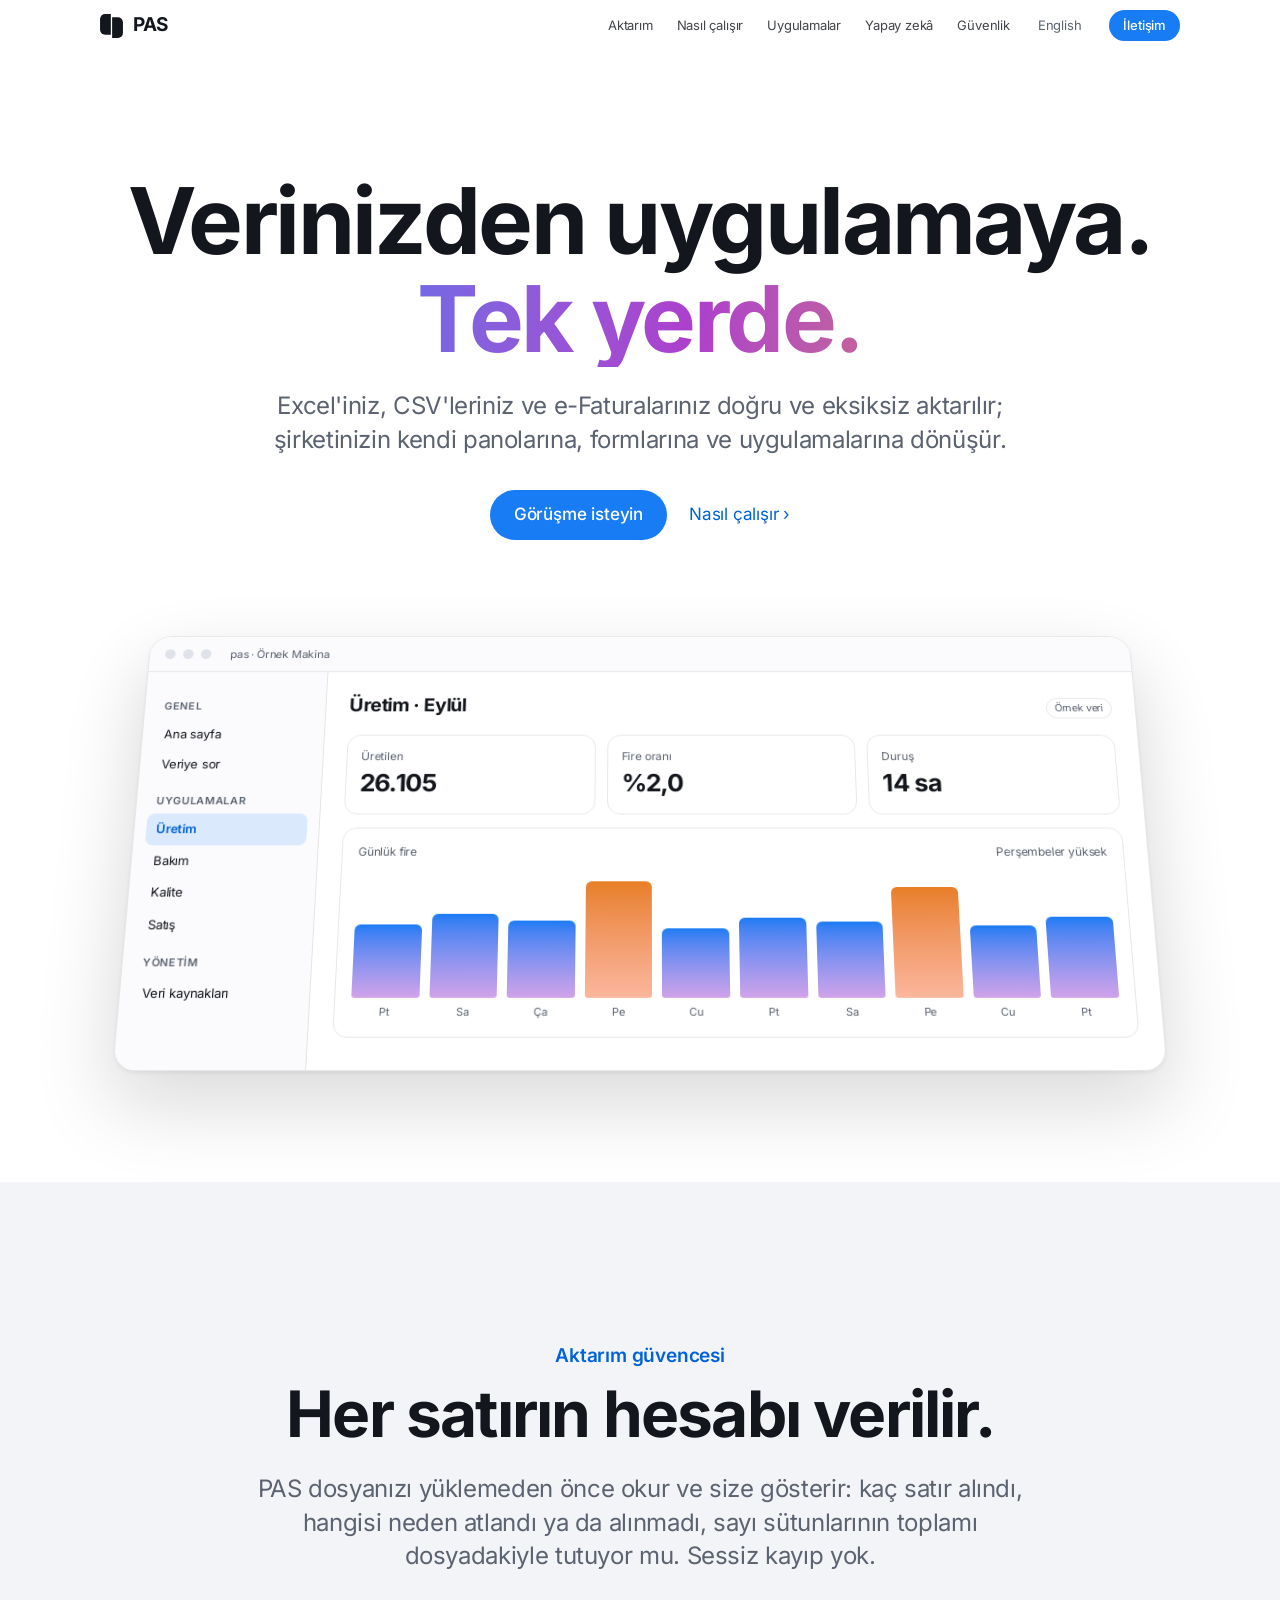
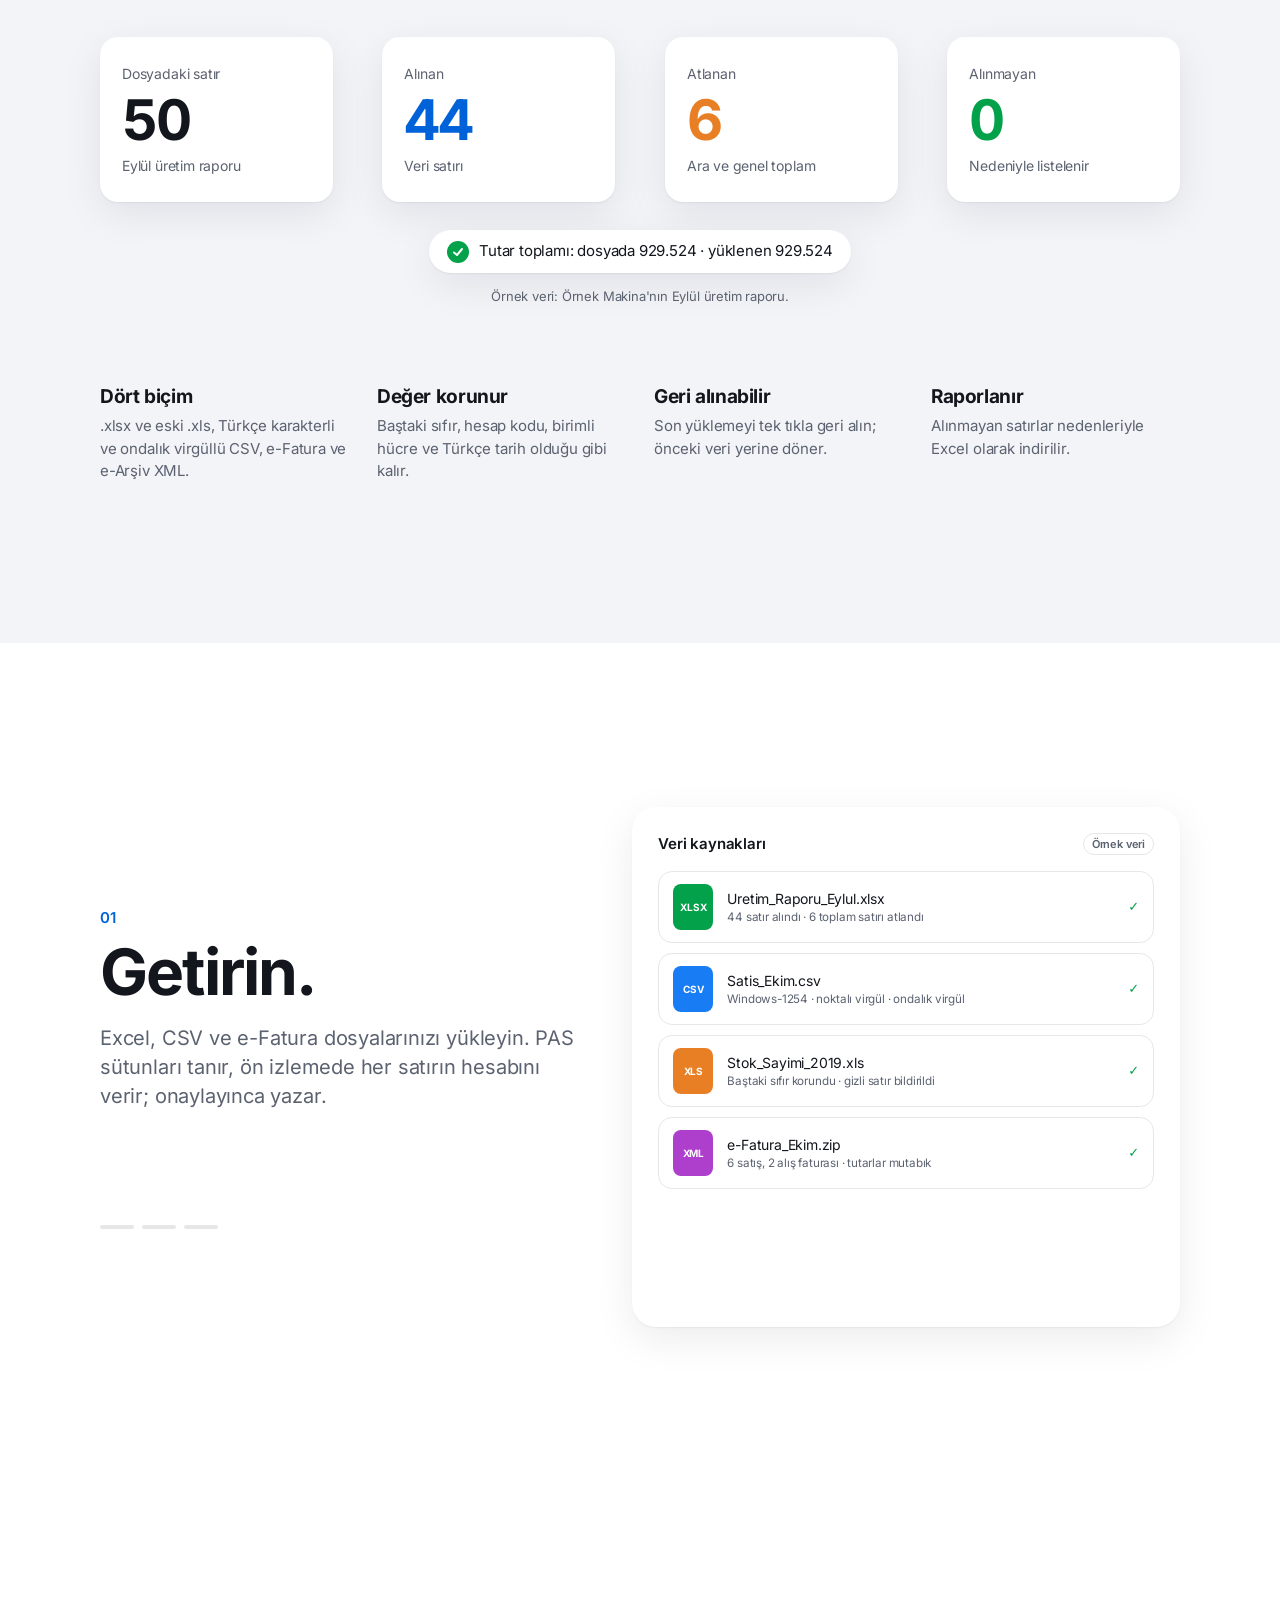
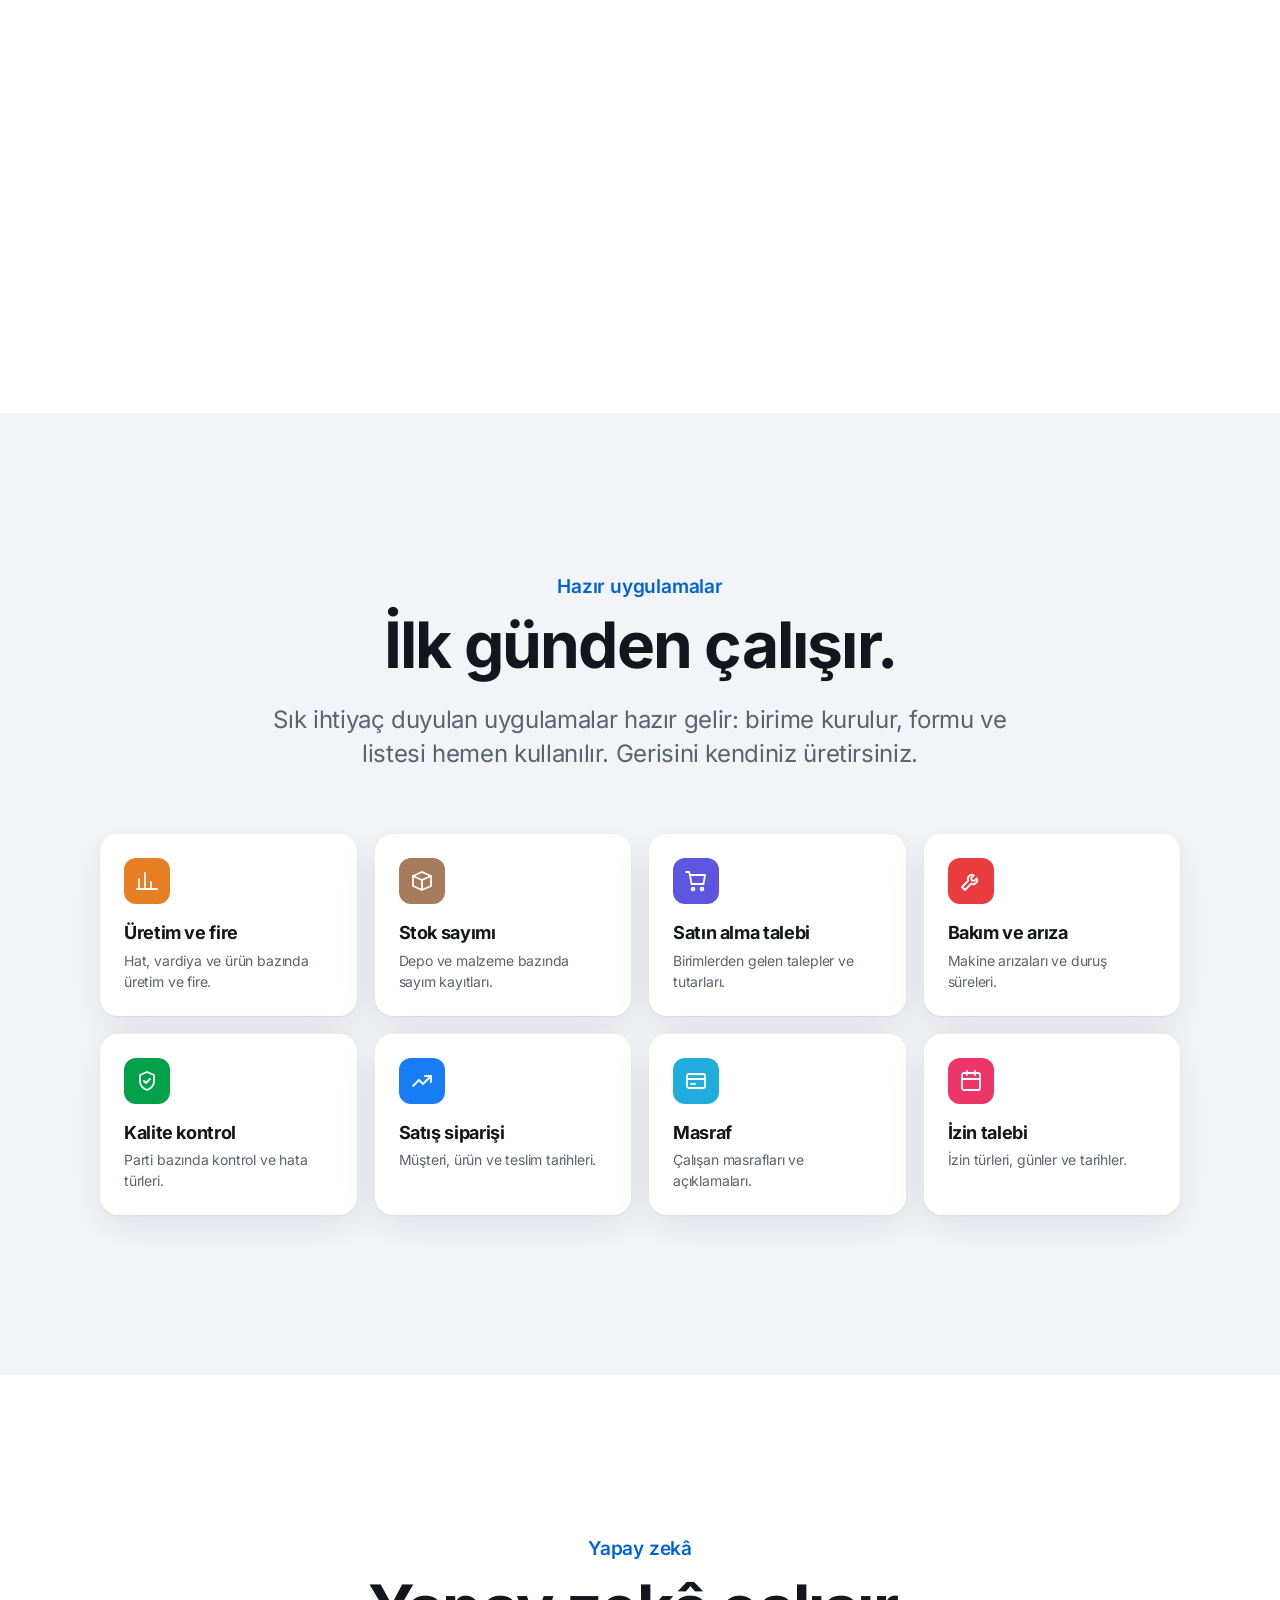
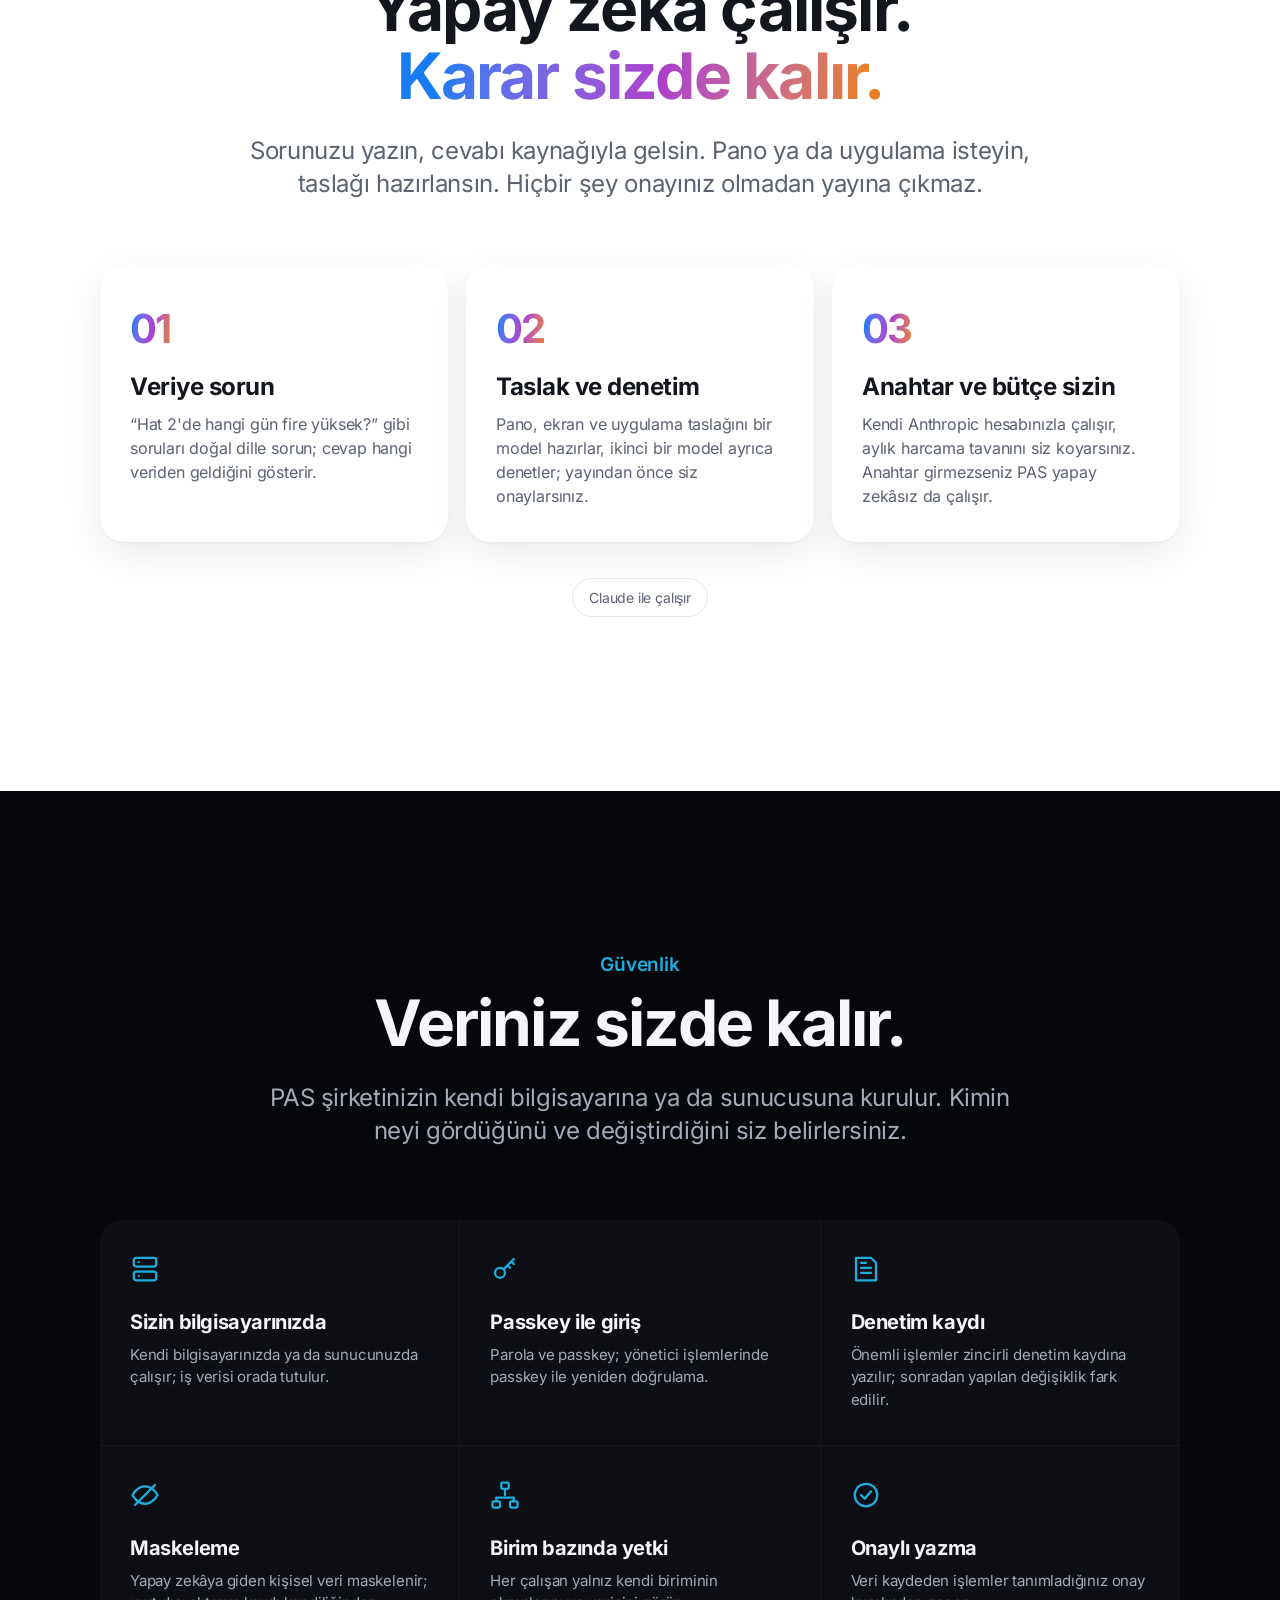
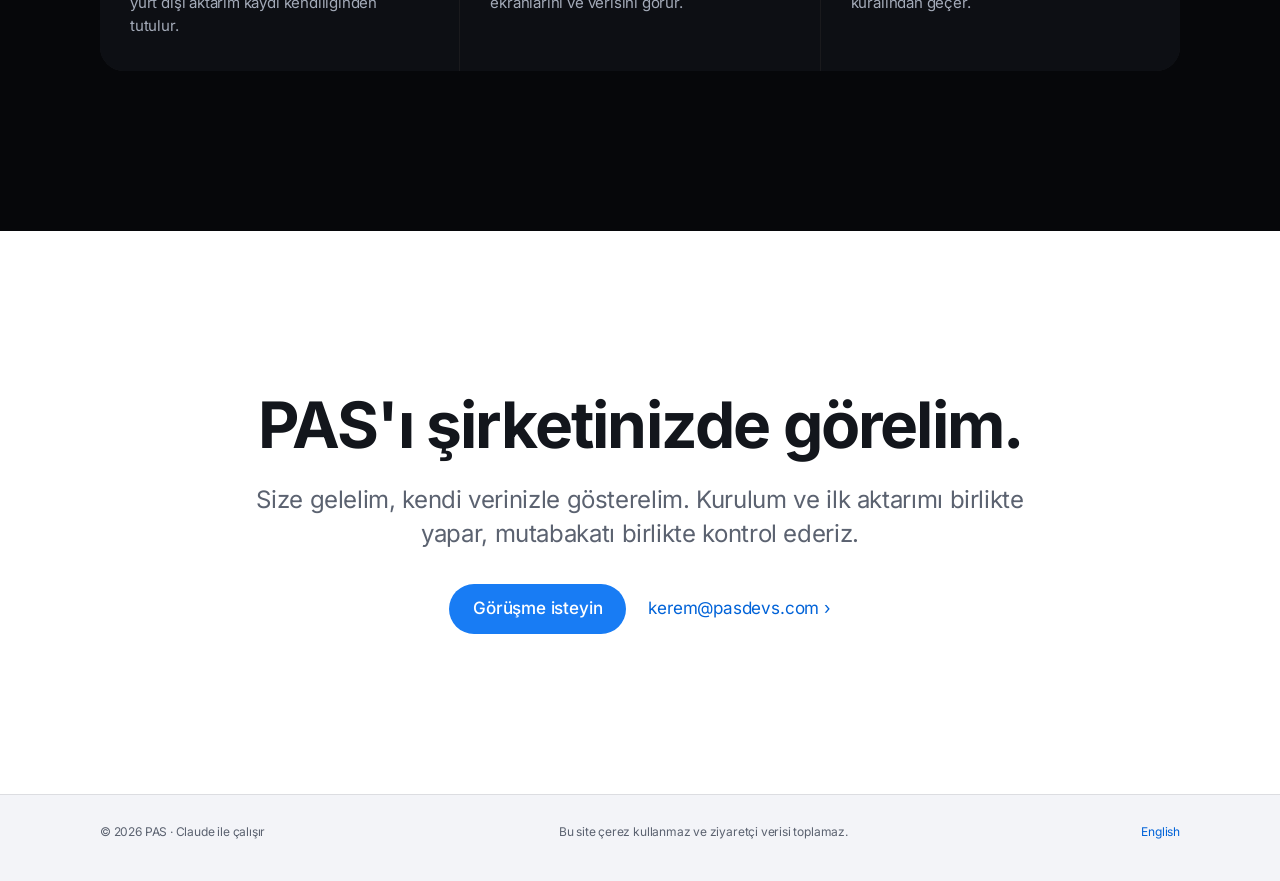
==== commit 17fc2489: "PAS işareti: üst çubuk, favicon (açık/koyu), apple-touch-icon ve paylaşım görseli Co-Authored-By: Cl" ====
--- a/index.html
+++ b/index.html
@@ -13,8 +13,14 @@
 <meta property="og:title" content="PAS — Verinizden uygulamaya">
 <meta property="og:description" content="PAS, şirketinizin Excel, CSV ve e-Fatura verisini doğru ve eksiksiz aktarır; panolara, formlara ve uygulamalara dönüştürür. Kendi bilgisayarınızda ya da sunucunuzda çalışır.">
 <meta property="og:url" content="https://pasdevs.com/">
+<meta property="og:image" content="https://pasdevs.com/assets/og.png">
+<meta property="og:image:width" content="1200">
+<meta property="og:image:height" content="630">
+<meta name="twitter:card" content="summary_large_image">
 <meta name="theme-color" content="#ffffff">
 <link rel="icon" href="assets/simge.svg" type="image/svg+xml">
+<link rel="icon" href="assets/simge-32.png" sizes="32x32" type="image/png">
+<link rel="apple-touch-icon" href="assets/apple-touch-icon.png">
 <link rel="preload" href="assets/fonts/inter-latin-wght-normal.woff2" as="font" type="font/woff2" crossorigin>
 <link rel="stylesheet" href="assets/site.css">
 <script src="assets/site.js" defer></script>
@@ -25,7 +31,7 @@
 <header class="ust">
   <div class="kap">
     <a class="logo" href="/" aria-label="PAS">
-      <svg viewBox="0 0 32 32" aria-hidden="true"><rect width="32" height="32" rx="9" fill="url(#lg)"/><path d="M10 23V9h7a5 5 0 0 1 0 10h-7" fill="none" stroke="#fff" stroke-width="3" stroke-linecap="round" stroke-linejoin="round"/><defs><linearGradient id="lg" x1="0" y1="0" x2="32" y2="32"><stop offset="0" stop-color="oklch(0.6 0.2 257)"/><stop offset="1" stop-color="oklch(0.58 0.22 318)"/></linearGradient></defs></svg>
+      <svg viewBox="31 20 450 472" aria-hidden="true"><path d="M243 20H131A100 100 0 0 0 31 120v210a100 100 0 0 0 100 100h112z"/><path d="M268 82h113a100 100 0 0 1 100 100v210a100 100 0 0 1-100 100H268z"/></svg>
       PAS
     </a>
     <nav aria-label="Ana menü">
--- a/assets/site.css
+++ b/assets/site.css
@@ -131,8 +131,9 @@
   text-decoration: none;
 }
 .logo svg {
-  width: 26px;
-  height: 26px;
+  width: 23px;
+  height: 24px;
+  fill: currentColor;
 }
 .ust nav {
   display: flex;
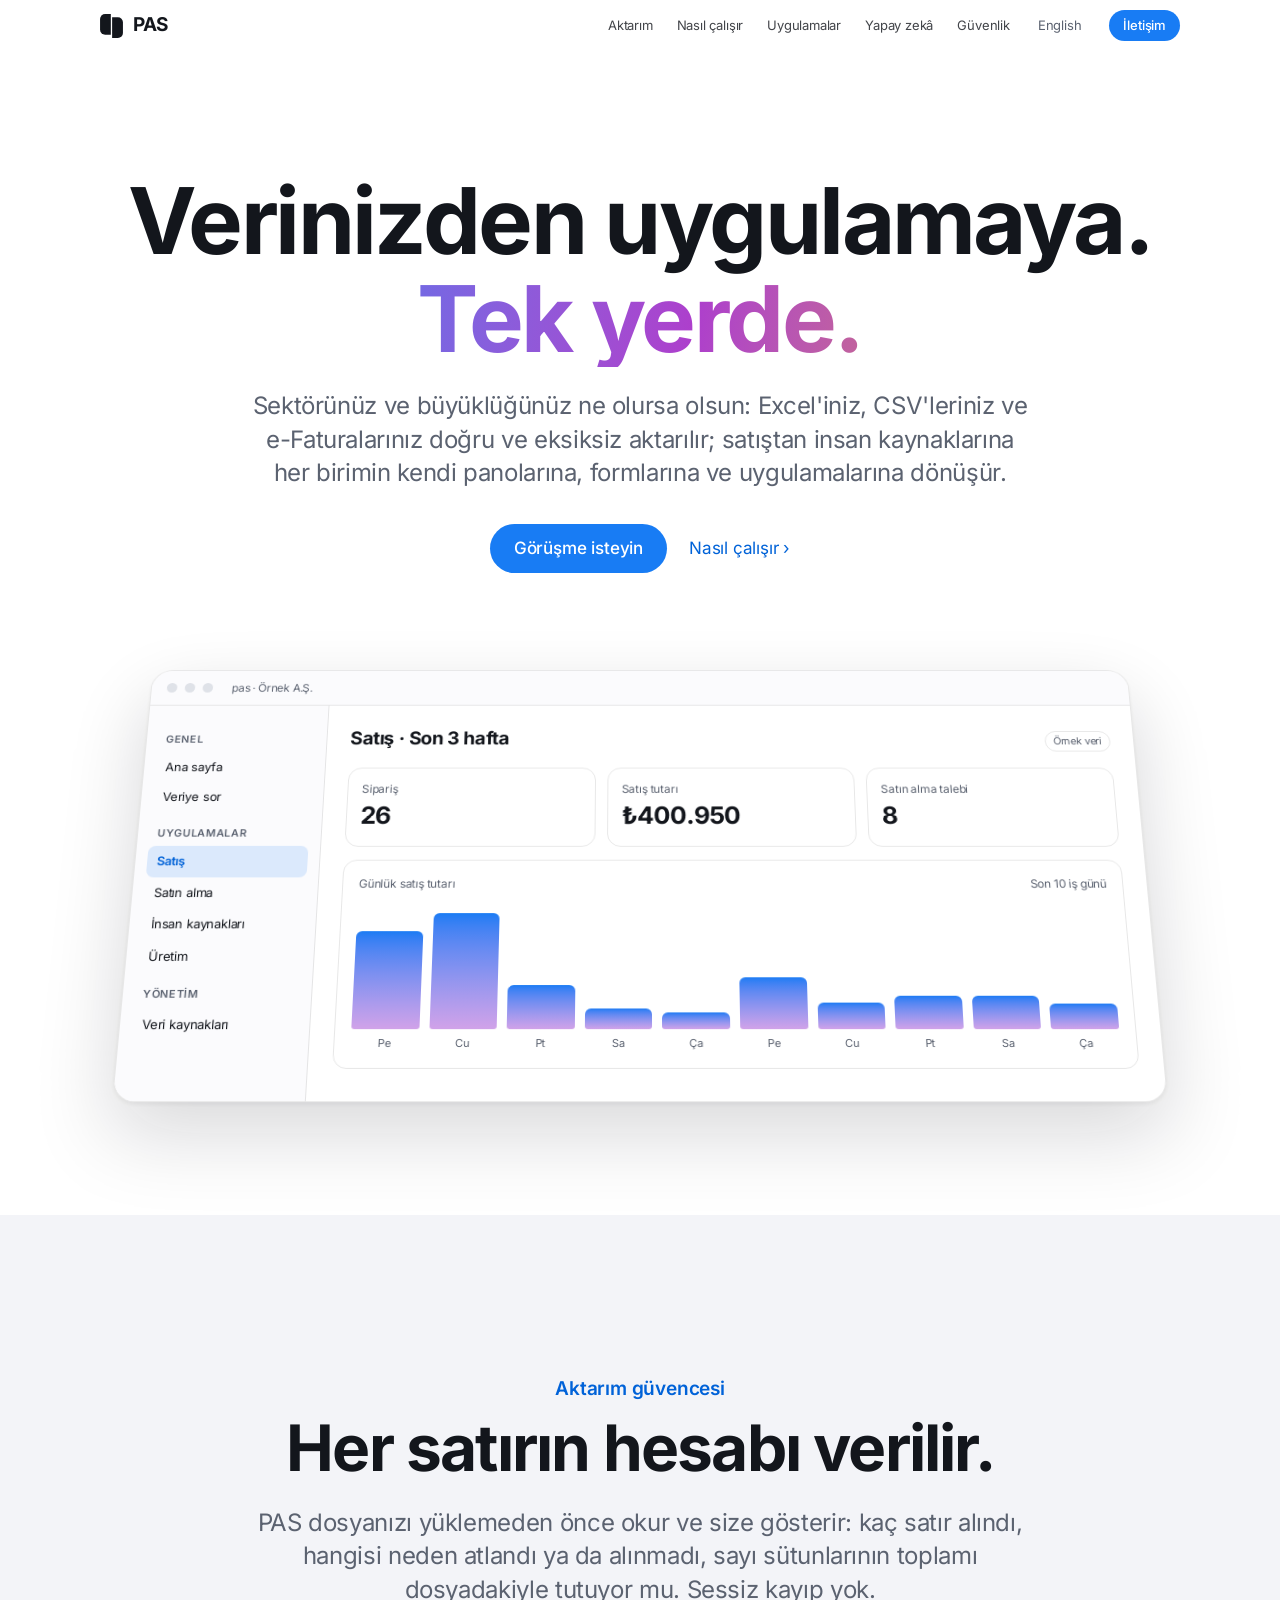
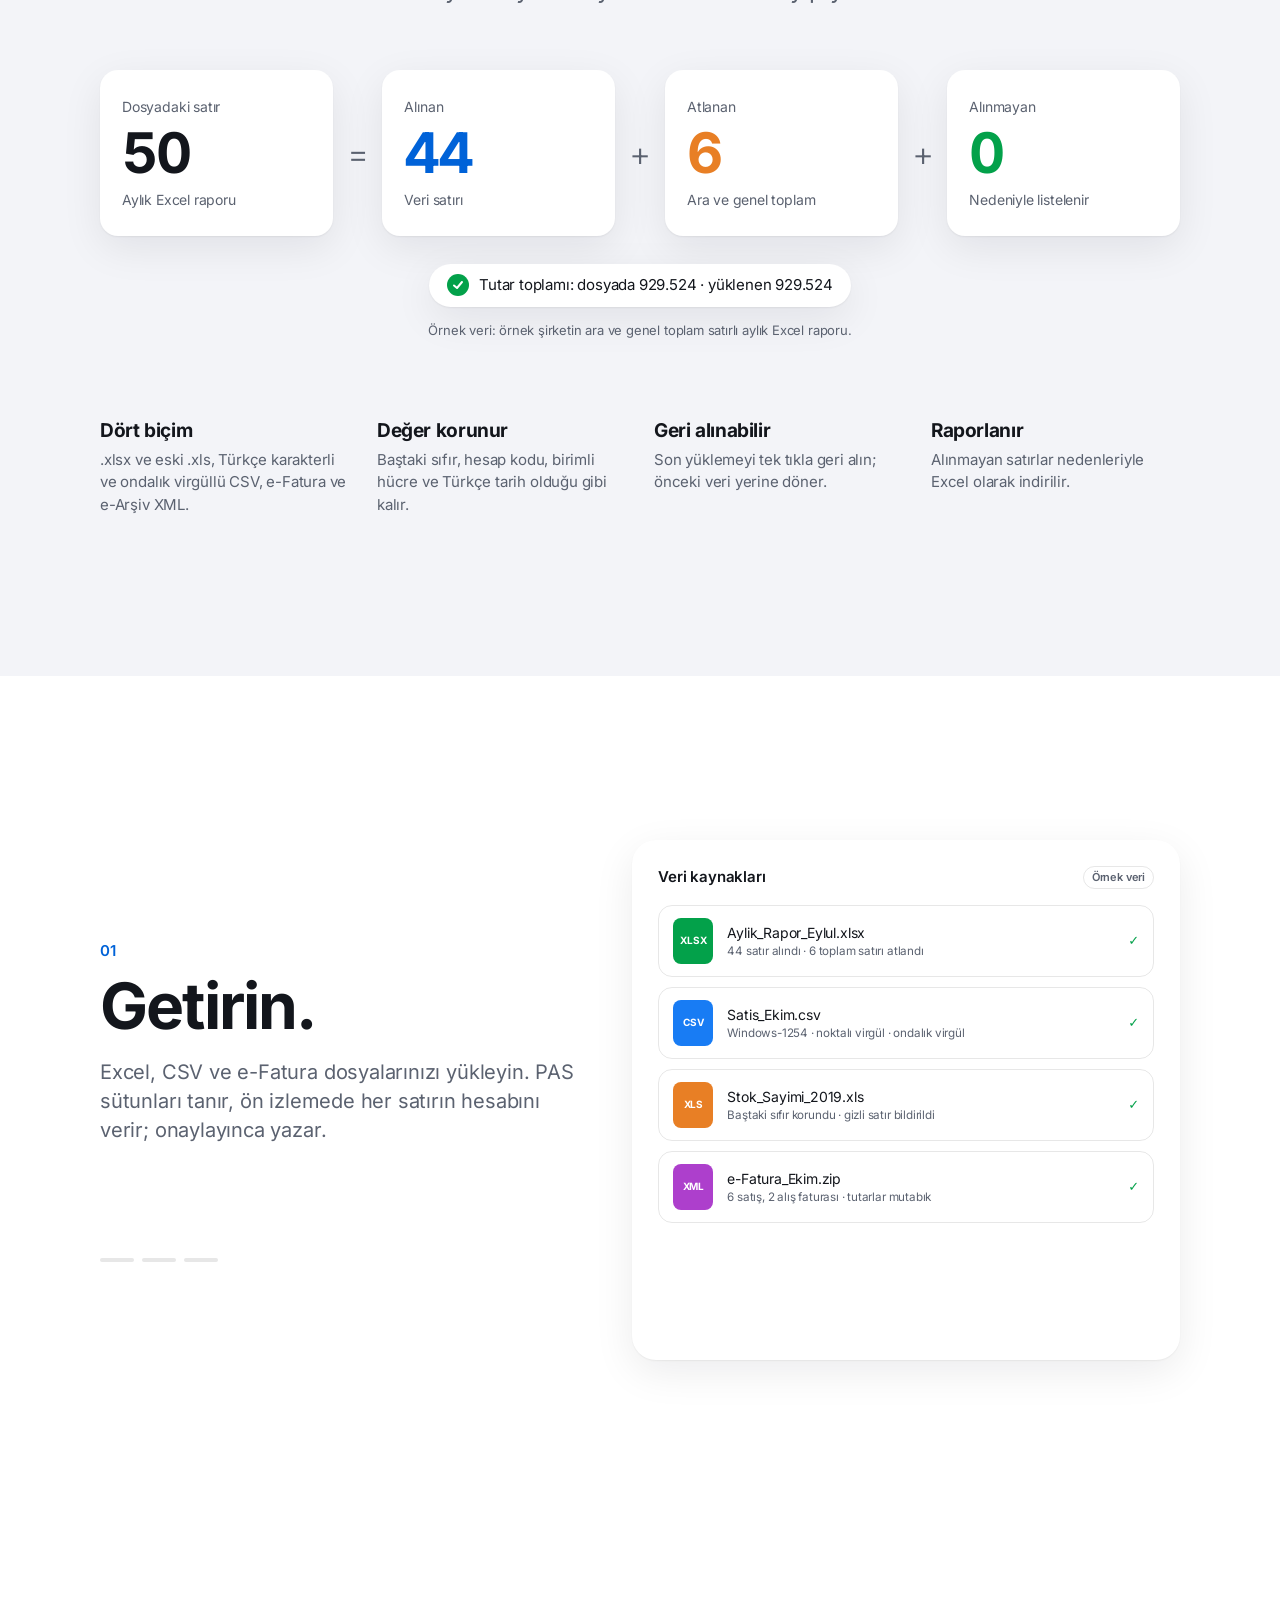
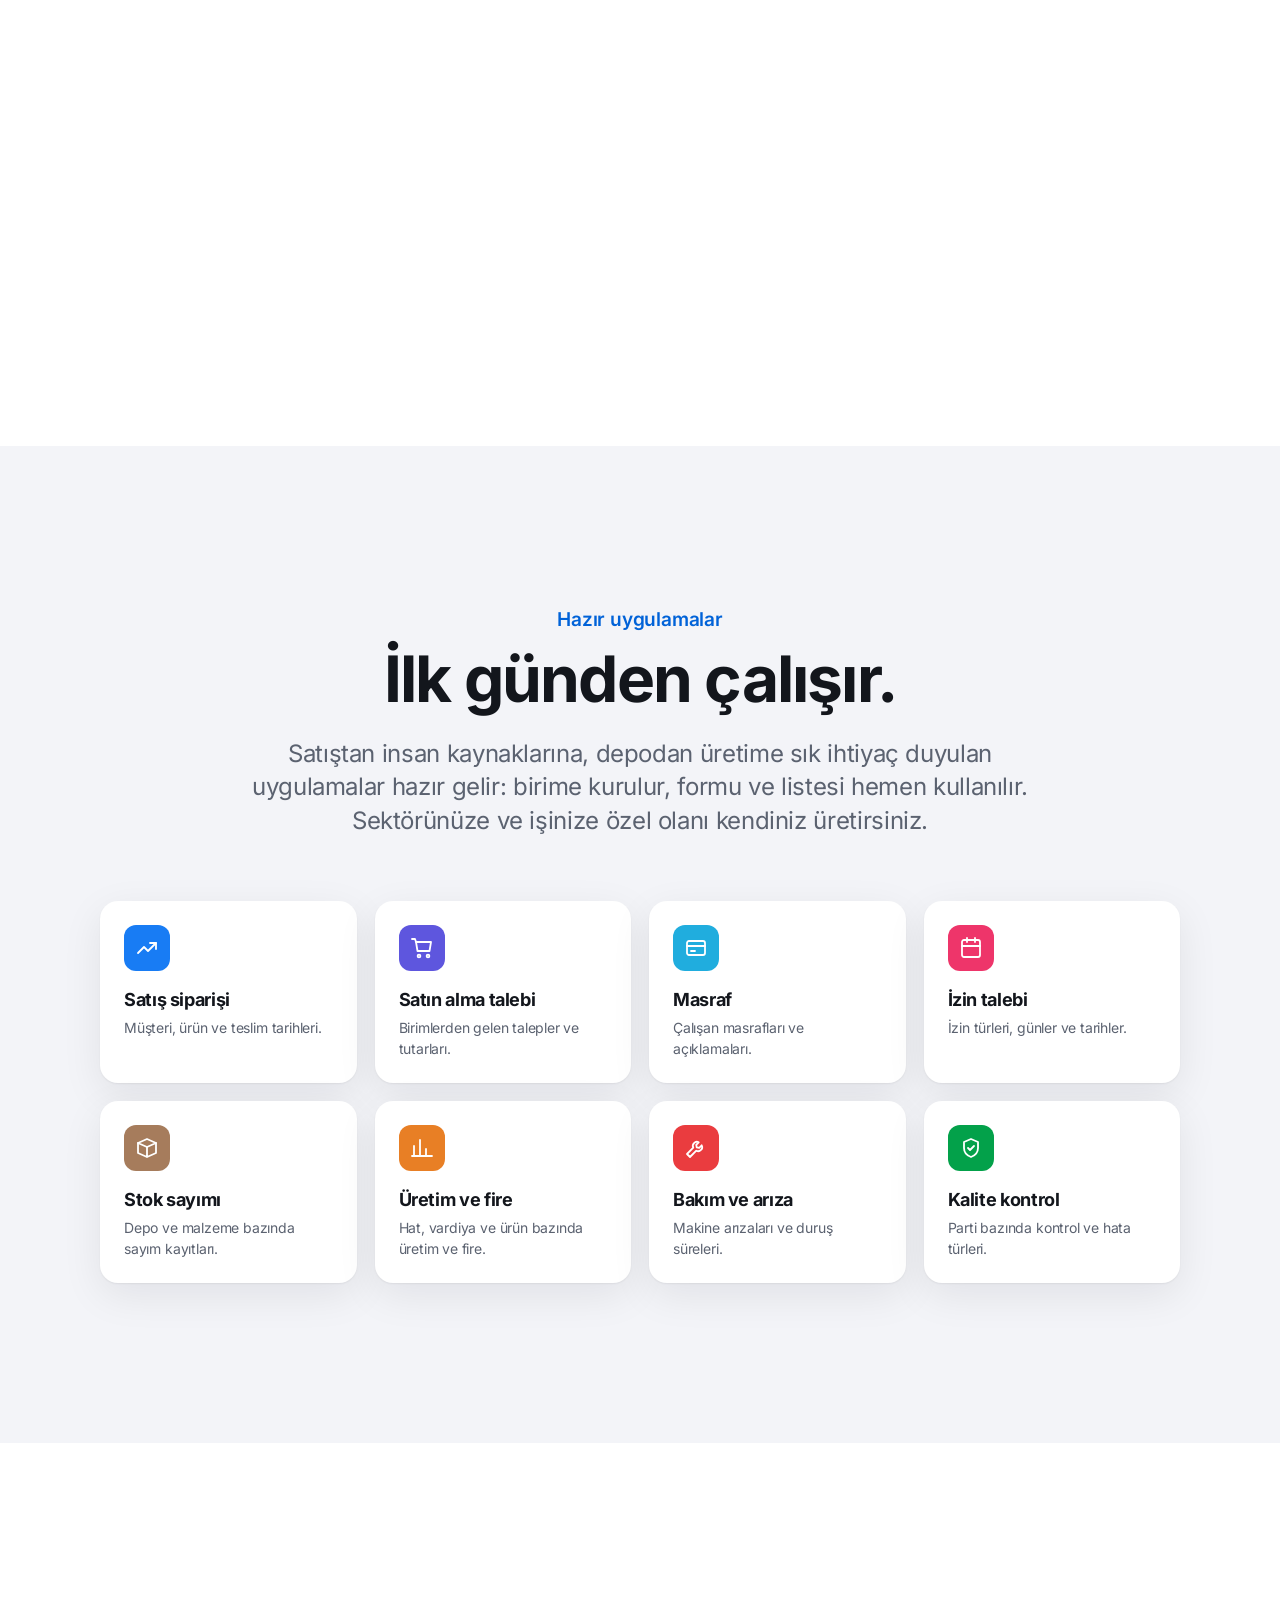
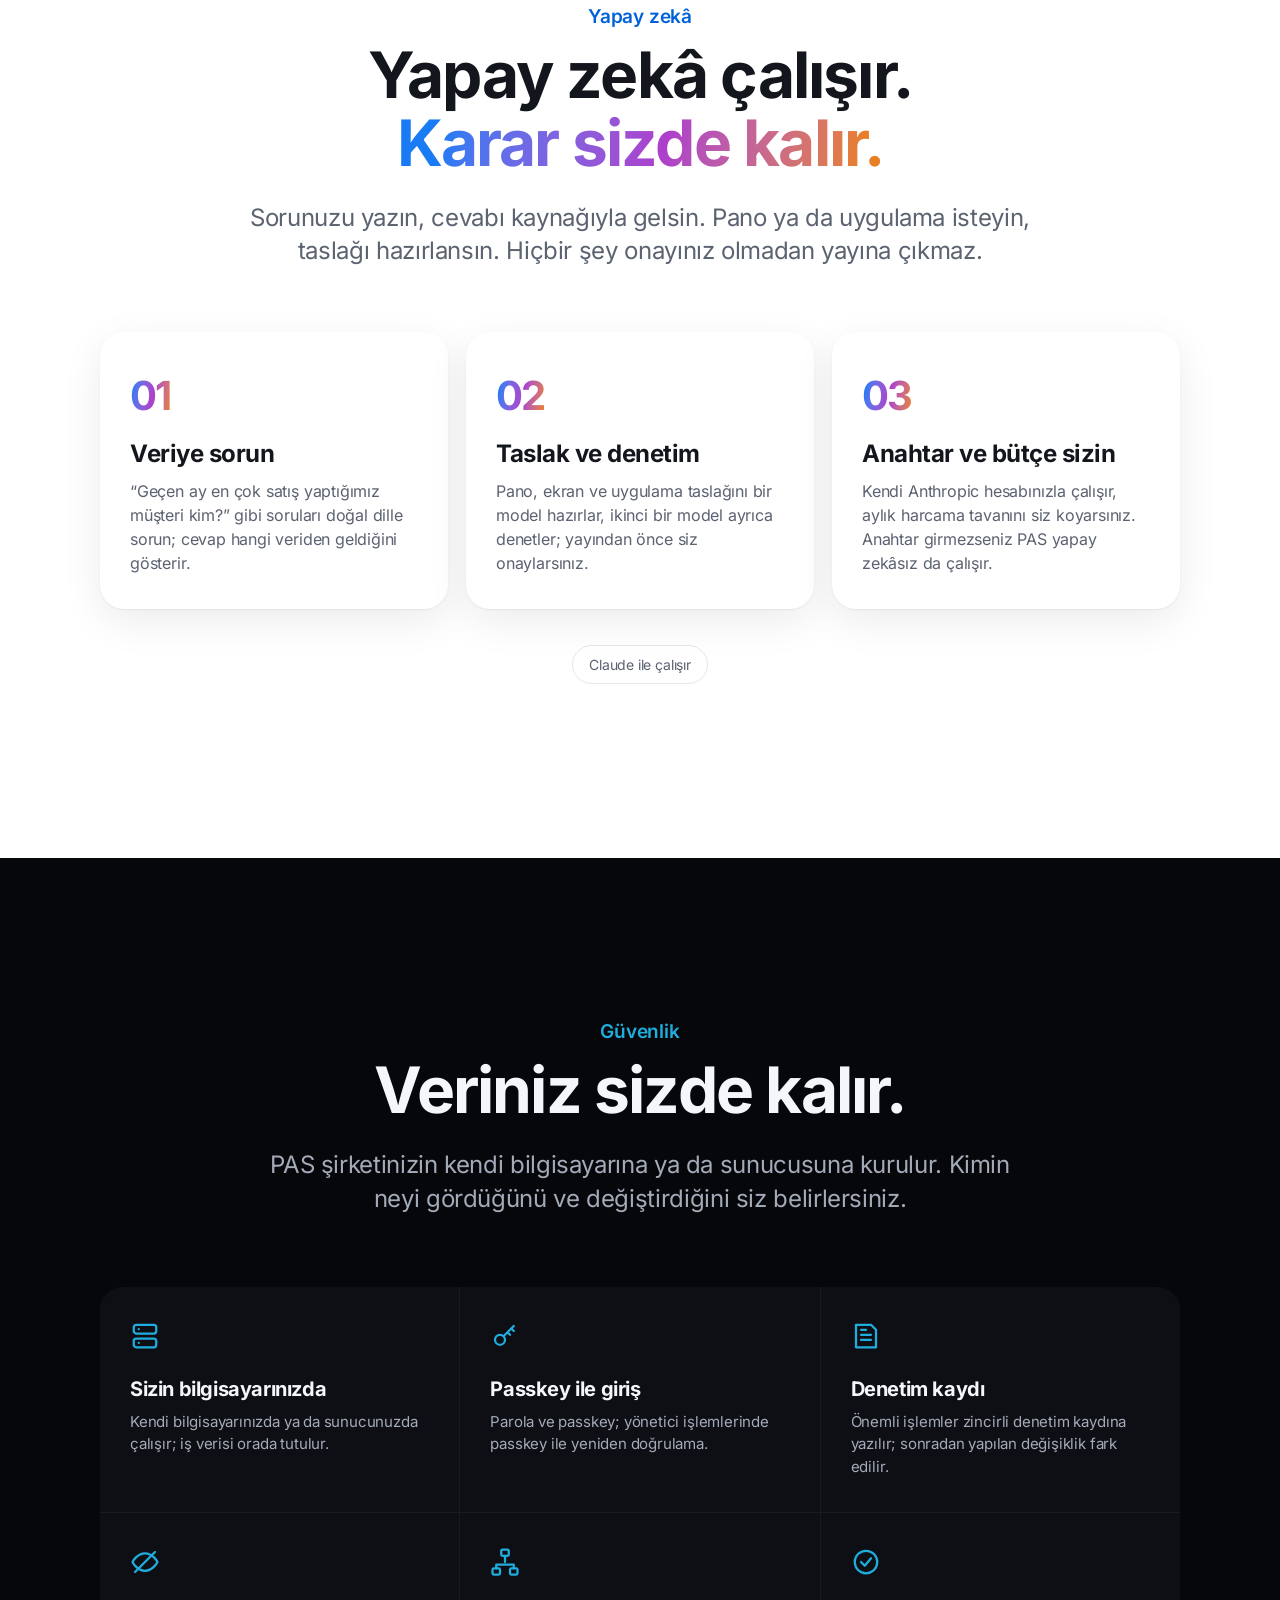
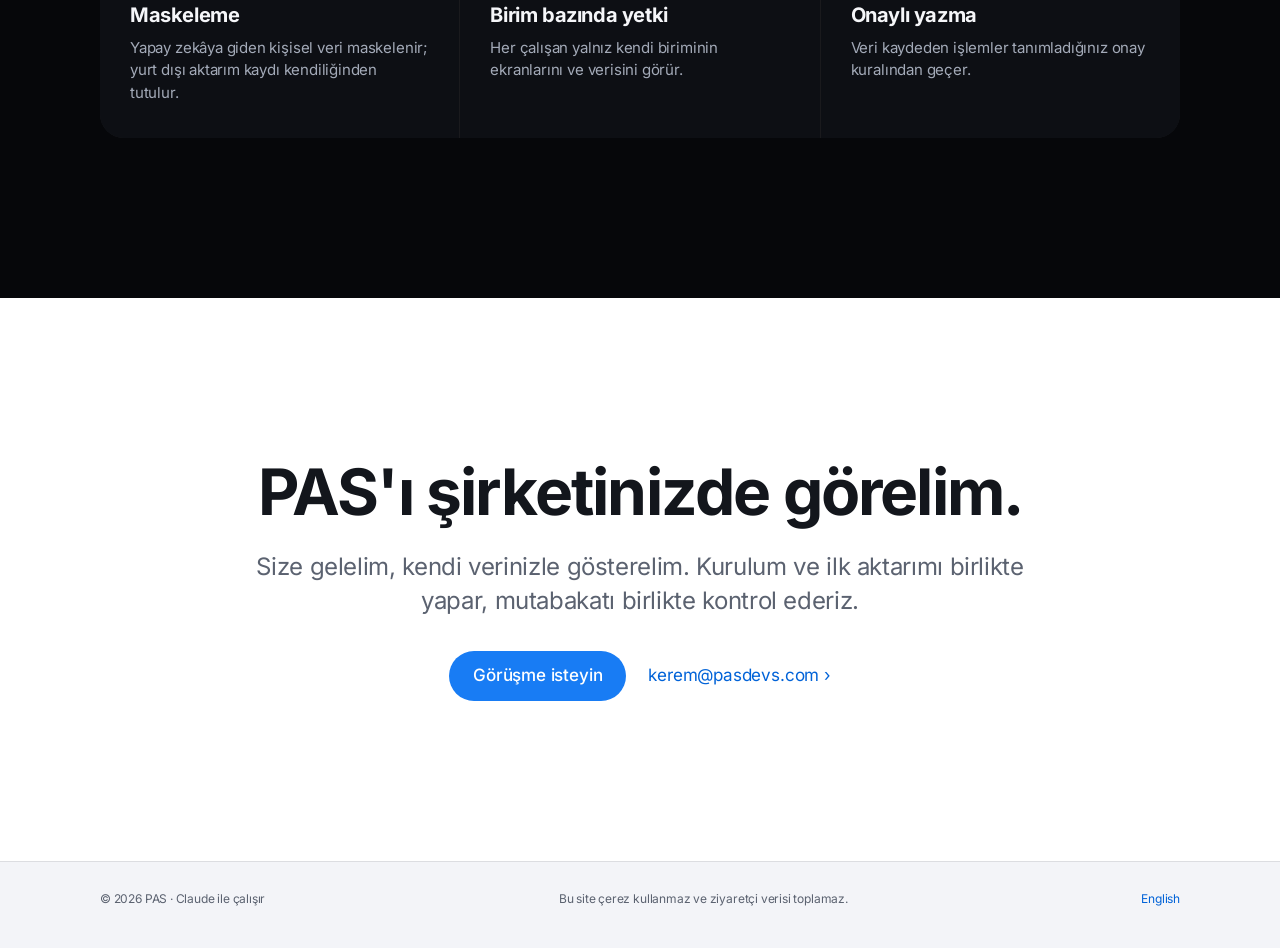
==== commit c16eb8ff: "Sektörden ve ölçekten bağımsız anlatım: açılış panosu satış, örnekler birimlere yayıldı Açılıştaki p" ====
--- a/index.html
+++ b/index.html
@@ -4,14 +4,14 @@
 <meta charset="utf-8">
 <meta name="viewport" content="width=device-width, initial-scale=1">
 <title>PAS — Verinizden uygulamaya</title>
-<meta name="description" content="PAS, şirketinizin Excel, CSV ve e-Fatura verisini doğru ve eksiksiz aktarır; panolara, formlara ve uygulamalara dönüştürür. Kendi bilgisayarınızda ya da sunucunuzda çalışır.">
+<meta name="description" content="PAS, her sektörden ve her ölçekte şirketin Excel, CSV ve e-Fatura verisini doğru ve eksiksiz aktarır; her birimin kendi panolarına, formlarına ve uygulamalarına dönüştürür. Kendi bilgisayarınızda ya da sunucunuzda çalışır.">
 <link rel="canonical" href="https://pasdevs.com/">
 <link rel="alternate" hreflang="tr" href="https://pasdevs.com/">
 <link rel="alternate" hreflang="en" href="https://pasdevs.com/en/">
 <link rel="alternate" hreflang="x-default" href="https://pasdevs.com/">
 <meta property="og:type" content="website">
 <meta property="og:title" content="PAS — Verinizden uygulamaya">
-<meta property="og:description" content="PAS, şirketinizin Excel, CSV ve e-Fatura verisini doğru ve eksiksiz aktarır; panolara, formlara ve uygulamalara dönüştürür. Kendi bilgisayarınızda ya da sunucunuzda çalışır.">
+<meta property="og:description" content="PAS, her sektörden ve her ölçekte şirketin Excel, CSV ve e-Fatura verisini doğru ve eksiksiz aktarır; her birimin kendi panolarına, formlarına ve uygulamalarına dönüştürür. Kendi bilgisayarınızda ya da sunucunuzda çalışır.">
 <meta property="og:url" content="https://pasdevs.com/">
 <meta property="og:image" content="https://pasdevs.com/assets/og.png">
 <meta property="og:image:width" content="1200">
@@ -52,7 +52,7 @@
 <section class="acilis">
   <div class="kap">
     <h1 class="belir"><span class="satir">Verinizden uygulamaya.</span><span class="satir renkli">Tek yerde.</span></h1>
-    <p class="giris belir" style="--i:2">Excel'iniz, CSV'leriniz ve e-Faturalarınız doğru ve eksiksiz aktarılır; şirketinizin kendi panolarına, formlarına ve uygulamalarına dönüşür.</p>
+    <p class="giris belir" style="--i:2">Sektörünüz ve büyüklüğünüz ne olursa olsun: Excel'iniz, CSV'leriniz ve e-Faturalarınız doğru ve eksiksiz aktarılır; satıştan insan kaynaklarına her birimin kendi panolarına, formlarına ve uygulamalarına dönüşür.</p>
     <div class="dugmeler belir" style="--i:3">
       <a class="dugme" href="mailto:kerem@pasdevs.com">Görüşme isteyin</a>
       <a class="bag" href="#nasil">Nasıl çalışır</a>
@@ -60,42 +60,42 @@
   </div>
   <div class="sahne" aria-hidden="true">
     <div class="pencere">
-      <div class="pencere-ust"><i></i><i></i><i></i><span>pas · Örnek Makina</span></div>
+      <div class="pencere-ust"><i></i><i></i><i></i><span>pas · Örnek A.Ş.</span></div>
       <div class="pencere-govde">
         <div class="yan">
           <b>Genel</b>
           <a>Ana sayfa</a>
           <a>Veriye sor</a>
           <b>Uygulamalar</b>
-          <a class="secili">Üretim</a>
-          <a>Bakım</a>
-          <a>Kalite</a>
-          <a>Satış</a>
+          <a class="secili">Satış</a>
+          <a>Satın alma</a>
+          <a>İnsan kaynakları</a>
+          <a>Üretim</a>
           <b>Yönetim</b>
           <a>Veri kaynakları</a>
         </div>
         <div class="ana">
-          <div class="ana-baslik"><strong>Üretim · Eylül</strong><span class="etiket">Örnek veri</span></div>
+          <div class="ana-baslik"><strong>Satış · Son 3 hafta</strong><span class="etiket">Örnek veri</span></div>
           <div class="kpi">
-            <div><small>Üretilen</small><strong>26.105</strong></div>
-            <div><small>Fire oranı</small><strong>%2,0</strong></div>
-            <div><small>Duruş</small><strong>14 sa</strong></div>
+            <div><small>Sipariş</small><strong>26</strong></div>
+            <div><small>Satış tutarı</small><strong>₺400.950</strong></div>
+            <div><small>Satın alma talebi</small><strong>8</strong></div>
           </div>
           <div class="grafik">
-            <div class="grafik-baslik"><span>Günlük fire</span><span>Perşembeler yüksek</span></div>
+            <div class="grafik-baslik"><span>Günlük satış tutarı</span><span>Son 10 iş günü</span></div>
             <div class="cubuklar">
-              <span class="cubuk" style="--h:58;--i:0"></span>
-              <span class="cubuk" style="--h:66;--i:1"></span>
-              <span class="cubuk" style="--h:61;--i:2"></span>
-              <span class="cubuk uyari" style="--h:92;--i:3"></span>
-              <span class="cubuk" style="--h:55;--i:4"></span>
-              <span class="cubuk" style="--h:63;--i:5"></span>
-              <span class="cubuk" style="--h:60;--i:6"></span>
-              <span class="cubuk uyari" style="--h:88;--i:7"></span>
-              <span class="cubuk" style="--h:57;--i:8"></span>
-              <span class="cubuk" style="--h:64;--i:9"></span>
+              <span class="cubuk" style="--h:78;--i:0"></span>
+              <span class="cubuk" style="--h:92;--i:1"></span>
+              <span class="cubuk" style="--h:35;--i:2"></span>
+              <span class="cubuk" style="--h:16;--i:3"></span>
+              <span class="cubuk" style="--h:13;--i:4"></span>
+              <span class="cubuk" style="--h:41;--i:5"></span>
+              <span class="cubuk" style="--h:21;--i:6"></span>
+              <span class="cubuk" style="--h:26;--i:7"></span>
+              <span class="cubuk" style="--h:26;--i:8"></span>
+              <span class="cubuk" style="--h:20;--i:9"></span>
             </div>
-            <div class="gunler"><span>Pt</span><span>Sa</span><span>Ça</span><span>Pe</span><span>Cu</span><span>Pt</span><span>Sa</span><span>Pe</span><span>Cu</span><span>Pt</span></div>
+            <div class="gunler"><span>Pe</span><span>Cu</span><span>Pt</span><span>Sa</span><span>Ça</span><span>Pe</span><span>Cu</span><span>Pt</span><span>Sa</span><span>Ça</span></div>
           </div>
         </div>
       </div>
@@ -110,7 +110,7 @@
     <h2 class="belir" style="--i:1">Her satırın hesabı verilir.</h2>
     <p class="giris belir" style="--i:2">PAS dosyanızı yüklemeden önce okur ve size gösterir: kaç satır alındı, hangisi neden atlandı ya da alınmadı, sayı sütunlarının toplamı dosyadakiyle tutuyor mu. Sessiz kayıp yok.</p>
     <div class="denklem" data-gozle>
-      <div class="kutu belir" style="--i:0"><small>Dosyadaki satır</small><strong data-say="50">0</strong><p>Eylül üretim raporu</p></div>
+      <div class="kutu belir" style="--i:0"><small>Dosyadaki satır</small><strong data-say="50">0</strong><p>Aylık Excel raporu</p></div>
       <span class="isaret belir" style="--i:1">=</span>
       <div class="kutu mavi belir" style="--i:2"><small>Alınan</small><strong data-say="44">0</strong><p>Veri satırı</p></div>
       <span class="isaret belir" style="--i:3">+</span>
@@ -120,7 +120,7 @@
     </div>
     <div class="belir" style="--i:7">
       <p class="mutabakat"><span class="tik"><svg width="12" height="12" viewBox="0 0 12 12" aria-hidden="true"><path d="M2 6.5 5 9l5-6" fill="none" stroke="#fff" stroke-width="2" stroke-linecap="round" stroke-linejoin="round"/></svg></span>Tutar toplamı: dosyada 929.524 · yüklenen 929.524</p>
-      <p class="dipnot">Örnek veri: Örnek Makina'nın Eylül üretim raporu.</p>
+      <p class="dipnot">Örnek veri: örnek şirketin ara ve genel toplam satırlı aylık Excel raporu.</p>
     </div>
     <div class="ozellikler">
       <div class="belir" style="--i:0"><h3>Dört biçim</h3><p>.xlsx ve eski .xls, Türkçe karakterli ve ondalık virgüllü CSV, e-Fatura ve e-Arşiv XML.</p></div>
@@ -146,7 +146,7 @@
       <div class="panel etkin">
         <div class="panel-baslik"><span>Veri kaynakları</span><span class="etiket">Örnek veri</span></div>
         <div class="dosyalar">
-          <div class="dosya"><span class="tur" style="background:oklch(0.62 0.17 150)">XLSX</span><div>Uretim_Raporu_Eylul.xlsx<small>44 satır alındı · 6 toplam satırı atlandı</small></div><span class="durum">✓</span></div>
+          <div class="dosya"><span class="tur" style="background:oklch(0.62 0.17 150)">XLSX</span><div>Aylik_Rapor_Eylul.xlsx<small>44 satır alındı · 6 toplam satırı atlandı</small></div><span class="durum">✓</span></div>
           <div class="dosya"><span class="tur" style="background:oklch(0.6 0.2 257)">CSV</span><div>Satis_Ekim.csv<small>Windows-1254 · noktalı virgül · ondalık virgül</small></div><span class="durum">✓</span></div>
           <div class="dosya"><span class="tur" style="background:oklch(0.7 0.16 55)">XLS</span><div>Stok_Sayimi_2019.xls<small>Baştaki sıfır korundu · gizli satır bildirildi</small></div><span class="durum">✓</span></div>
           <div class="dosya"><span class="tur" style="background:oklch(0.58 0.22 318)">XML</span><div>e-Fatura_Ekim.zip<small>6 satış, 2 alış faturası · tutarlar mutabık</small></div><span class="durum">✓</span></div>
@@ -155,18 +155,18 @@
       <div class="panel">
         <div class="panel-baslik"><span>Uygulamalar</span></div>
         <div class="magaza-mini">
-          <div><span class="simge" style="background:oklch(0.7 0.16 55)"><svg viewBox="0 0 24 24" fill="none" stroke="currentColor" stroke-width="1.8" stroke-linecap="round" stroke-linejoin="round" aria-hidden="true"><path d="M4 20V10M10 20V4M16 20v-7M22 20H2"/></svg></span><b>Üretim ve fire</b><small>Üretim birimi</small><br><span class="kur">Kurulu</span></div>
-          <div><span class="simge" style="background:oklch(0.62 0.21 25)"><svg viewBox="0 0 24 24" fill="none" stroke="currentColor" stroke-width="1.8" stroke-linecap="round" stroke-linejoin="round" aria-hidden="true"><path d="M14.7 6.3a4 4 0 0 0-5.4 5.4L3 18l3 3 6.3-6.3a4 4 0 0 0 5.4-5.4l-2.5 2.5-2.5-.5-.5-2.5z"/></svg></span><b>Bakım ve arıza</b><small>Bakım birimi</small><br><span class="kur">Kur</span></div>
-          <div><span class="simge" style="background:oklch(0.62 0.17 150)"><svg viewBox="0 0 24 24" fill="none" stroke="currentColor" stroke-width="1.8" stroke-linecap="round" stroke-linejoin="round" aria-hidden="true"><path d="M12 3 5 6v6c0 4.5 3 7.5 7 9 4-1.5 7-4.5 7-9V6z"/><path d="m9 12 2 2 4-4"/></svg></span><b>Kalite kontrol</b><small>Kalite birimi</small><br><span class="kur">Kur</span></div>
-          <div><span class="simge" style="background:linear-gradient(135deg,oklch(0.6 0.2 257),oklch(0.58 0.22 318))"><svg viewBox="0 0 24 24" fill="none" stroke="currentColor" stroke-width="1.8" stroke-linecap="round" stroke-linejoin="round" aria-hidden="true"><path d="m12 3 1.9 4.6L18.5 9l-4.6 1.9L12 15.5l-1.9-4.6L5.5 9l4.6-1.4z"/><path d="M19 15l.8 2 2 .8-2 .8-.8 2-.8-2-2-.8 2-.8z"/></svg></span><b>Duruş kaydı formu</b><small>Tarifinizden taslak</small><br><span class="kur">Üret</span></div>
+          <div><span class="simge" style="background:oklch(0.6 0.2 257)"><svg viewBox="0 0 24 24" fill="none" stroke="currentColor" stroke-width="1.8" stroke-linecap="round" stroke-linejoin="round" aria-hidden="true"><path d="M3 17 9 11l4 4 8-8"/><path d="M15 7h6v6"/></svg></span><b>Satış siparişi</b><small>Satış birimi</small><br><span class="kur">Kurulu</span></div>
+          <div><span class="simge" style="background:oklch(0.7 0.13 228)"><svg viewBox="0 0 24 24" fill="none" stroke="currentColor" stroke-width="1.8" stroke-linecap="round" stroke-linejoin="round" aria-hidden="true"><rect x="3" y="5" width="18" height="14" rx="2"/><path d="M3 10h18M7 15h4"/></svg></span><b>Masraf</b><small>Finans birimi</small><br><span class="kur">Kur</span></div>
+          <div><span class="simge" style="background:oklch(0.63 0.22 10)"><svg viewBox="0 0 24 24" fill="none" stroke="currentColor" stroke-width="1.8" stroke-linecap="round" stroke-linejoin="round" aria-hidden="true"><rect x="3" y="4" width="18" height="17" rx="2"/><path d="M8 2v4M16 2v4M3 10h18"/></svg></span><b>İzin talebi</b><small>İnsan kaynakları</small><br><span class="kur">Kur</span></div>
+          <div><span class="simge" style="background:linear-gradient(135deg,oklch(0.6 0.2 257),oklch(0.58 0.22 318))"><svg viewBox="0 0 24 24" fill="none" stroke="currentColor" stroke-width="1.8" stroke-linecap="round" stroke-linejoin="round" aria-hidden="true"><path d="m12 3 1.9 4.6L18.5 9l-4.6 1.9L12 15.5l-1.9-4.6L5.5 9l4.6-1.4z"/><path d="M19 15l.8 2 2 .8-2 .8-.8 2-.8-2-2-.8 2-.8z"/></svg></span><b>Müşteri ziyaret formu</b><small>Tarifinizden taslak</small><br><span class="kur">Üret</span></div>
         </div>
       </div>
       <div class="panel">
         <div class="panel-baslik"><span>Birimler</span></div>
         <div class="birimler">
-          <div style="background:linear-gradient(160deg,oklch(0.7 0.16 55),oklch(0.62 0.18 40))"><b>Üretim</b><span>Fire, duruş ve iş emirleri</span></div>
           <div style="background:linear-gradient(160deg,oklch(0.6 0.2 257),oklch(0.52 0.2 265))"><b>Satış</b><span>Siparişler ve faturalar</span></div>
           <div style="background:linear-gradient(160deg,oklch(0.62 0.17 150),oklch(0.55 0.15 165))"><b>İnsan kaynakları</b><span>İzin ve masraf</span></div>
+          <div style="background:linear-gradient(160deg,oklch(0.7 0.16 55),oklch(0.62 0.18 40))"><b>Üretim</b><span>İş emirleri ve fire</span></div>
         </div>
         <p class="dipnot">Her birim yalnız kendi verisini görür.</p>
       </div>
@@ -179,16 +179,16 @@
   <div class="kap">
     <p class="ust-baslik belir">Hazır uygulamalar</p>
     <h2 class="belir" style="--i:1">İlk günden çalışır.</h2>
-    <p class="giris belir" style="--i:2">Sık ihtiyaç duyulan uygulamalar hazır gelir: birime kurulur, formu ve listesi hemen kullanılır. Gerisini kendiniz üretirsiniz.</p>
+    <p class="giris belir" style="--i:2">Satıştan insan kaynaklarına, depodan üretime sık ihtiyaç duyulan uygulamalar hazır gelir: birime kurulur, formu ve listesi hemen kullanılır. Sektörünüze ve işinize özel olanı kendiniz üretirsiniz.</p>
     <div class="izgara">
-      <div class="uygulama belir" style="--i:0"><span class="simge" style="background:oklch(0.7 0.16 55)"><svg viewBox="0 0 24 24" fill="none" stroke="currentColor" stroke-width="1.8" stroke-linecap="round" stroke-linejoin="round" aria-hidden="true"><path d="M4 20V10M10 20V4M16 20v-7M22 20H2"/></svg></span><h3>Üretim ve fire</h3><p>Hat, vardiya ve ürün bazında üretim ve fire.</p></div>
-      <div class="uygulama belir" style="--i:1"><span class="simge" style="background:oklch(0.62 0.07 58)"><svg viewBox="0 0 24 24" fill="none" stroke="currentColor" stroke-width="1.8" stroke-linecap="round" stroke-linejoin="round" aria-hidden="true"><path d="m3 7 9-4 9 4-9 4-9-4Z"/><path d="M3 7v10l9 4 9-4V7M12 11v10"/></svg></span><h3>Stok sayımı</h3><p>Depo ve malzeme bazında sayım kayıtları.</p></div>
-      <div class="uygulama belir" style="--i:2"><span class="simge" style="background:oklch(0.54 0.2 280)"><svg viewBox="0 0 24 24" fill="none" stroke="currentColor" stroke-width="1.8" stroke-linecap="round" stroke-linejoin="round" aria-hidden="true"><path d="M6 6h15l-1.5 9h-12z"/><path d="M6 6 5 3H2"/><circle cx="9" cy="20" r="1.4"/><circle cx="18" cy="20" r="1.4"/></svg></span><h3>Satın alma talebi</h3><p>Birimlerden gelen talepler ve tutarları.</p></div>
-      <div class="uygulama belir" style="--i:3"><span class="simge" style="background:oklch(0.62 0.21 25)"><svg viewBox="0 0 24 24" fill="none" stroke="currentColor" stroke-width="1.8" stroke-linecap="round" stroke-linejoin="round" aria-hidden="true"><path d="M14.7 6.3a4 4 0 0 0-5.4 5.4L3 18l3 3 6.3-6.3a4 4 0 0 0 5.4-5.4l-2.5 2.5-2.5-.5-.5-2.5z"/></svg></span><h3>Bakım ve arıza</h3><p>Makine arızaları ve duruş süreleri.</p></div>
-      <div class="uygulama belir" style="--i:4"><span class="simge" style="background:oklch(0.62 0.17 150)"><svg viewBox="0 0 24 24" fill="none" stroke="currentColor" stroke-width="1.8" stroke-linecap="round" stroke-linejoin="round" aria-hidden="true"><path d="M12 3 5 6v6c0 4.5 3 7.5 7 9 4-1.5 7-4.5 7-9V6z"/><path d="m9 12 2 2 4-4"/></svg></span><h3>Kalite kontrol</h3><p>Parti bazında kontrol ve hata türleri.</p></div>
-      <div class="uygulama belir" style="--i:5"><span class="simge" style="background:oklch(0.6 0.2 257)"><svg viewBox="0 0 24 24" fill="none" stroke="currentColor" stroke-width="1.8" stroke-linecap="round" stroke-linejoin="round" aria-hidden="true"><path d="M3 17 9 11l4 4 8-8"/><path d="M15 7h6v6"/></svg></span><h3>Satış siparişi</h3><p>Müşteri, ürün ve teslim tarihleri.</p></div>
-      <div class="uygulama belir" style="--i:6"><span class="simge" style="background:oklch(0.7 0.13 228)"><svg viewBox="0 0 24 24" fill="none" stroke="currentColor" stroke-width="1.8" stroke-linecap="round" stroke-linejoin="round" aria-hidden="true"><rect x="3" y="5" width="18" height="14" rx="2"/><path d="M3 10h18M7 15h4"/></svg></span><h3>Masraf</h3><p>Çalışan masrafları ve açıklamaları.</p></div>
-      <div class="uygulama belir" style="--i:7"><span class="simge" style="background:oklch(0.63 0.22 10)"><svg viewBox="0 0 24 24" fill="none" stroke="currentColor" stroke-width="1.8" stroke-linecap="round" stroke-linejoin="round" aria-hidden="true"><rect x="3" y="4" width="18" height="17" rx="2"/><path d="M8 2v4M16 2v4M3 10h18"/></svg></span><h3>İzin talebi</h3><p>İzin türleri, günler ve tarihler.</p></div>
+      <div class="uygulama belir" style="--i:0"><span class="simge" style="background:oklch(0.6 0.2 257)"><svg viewBox="0 0 24 24" fill="none" stroke="currentColor" stroke-width="1.8" stroke-linecap="round" stroke-linejoin="round" aria-hidden="true"><path d="M3 17 9 11l4 4 8-8"/><path d="M15 7h6v6"/></svg></span><h3>Satış siparişi</h3><p>Müşteri, ürün ve teslim tarihleri.</p></div>
+      <div class="uygulama belir" style="--i:1"><span class="simge" style="background:oklch(0.54 0.2 280)"><svg viewBox="0 0 24 24" fill="none" stroke="currentColor" stroke-width="1.8" stroke-linecap="round" stroke-linejoin="round" aria-hidden="true"><path d="M6 6h15l-1.5 9h-12z"/><path d="M6 6 5 3H2"/><circle cx="9" cy="20" r="1.4"/><circle cx="18" cy="20" r="1.4"/></svg></span><h3>Satın alma talebi</h3><p>Birimlerden gelen talepler ve tutarları.</p></div>
+      <div class="uygulama belir" style="--i:2"><span class="simge" style="background:oklch(0.7 0.13 228)"><svg viewBox="0 0 24 24" fill="none" stroke="currentColor" stroke-width="1.8" stroke-linecap="round" stroke-linejoin="round" aria-hidden="true"><rect x="3" y="5" width="18" height="14" rx="2"/><path d="M3 10h18M7 15h4"/></svg></span><h3>Masraf</h3><p>Çalışan masrafları ve açıklamaları.</p></div>
+      <div class="uygulama belir" style="--i:3"><span class="simge" style="background:oklch(0.63 0.22 10)"><svg viewBox="0 0 24 24" fill="none" stroke="currentColor" stroke-width="1.8" stroke-linecap="round" stroke-linejoin="round" aria-hidden="true"><rect x="3" y="4" width="18" height="17" rx="2"/><path d="M8 2v4M16 2v4M3 10h18"/></svg></span><h3>İzin talebi</h3><p>İzin türleri, günler ve tarihler.</p></div>
+      <div class="uygulama belir" style="--i:4"><span class="simge" style="background:oklch(0.62 0.07 58)"><svg viewBox="0 0 24 24" fill="none" stroke="currentColor" stroke-width="1.8" stroke-linecap="round" stroke-linejoin="round" aria-hidden="true"><path d="m3 7 9-4 9 4-9 4-9-4Z"/><path d="M3 7v10l9 4 9-4V7M12 11v10"/></svg></span><h3>Stok sayımı</h3><p>Depo ve malzeme bazında sayım kayıtları.</p></div>
+      <div class="uygulama belir" style="--i:5"><span class="simge" style="background:oklch(0.7 0.16 55)"><svg viewBox="0 0 24 24" fill="none" stroke="currentColor" stroke-width="1.8" stroke-linecap="round" stroke-linejoin="round" aria-hidden="true"><path d="M4 20V10M10 20V4M16 20v-7M22 20H2"/></svg></span><h3>Üretim ve fire</h3><p>Hat, vardiya ve ürün bazında üretim ve fire.</p></div>
+      <div class="uygulama belir" style="--i:6"><span class="simge" style="background:oklch(0.62 0.21 25)"><svg viewBox="0 0 24 24" fill="none" stroke="currentColor" stroke-width="1.8" stroke-linecap="round" stroke-linejoin="round" aria-hidden="true"><path d="M14.7 6.3a4 4 0 0 0-5.4 5.4L3 18l3 3 6.3-6.3a4 4 0 0 0 5.4-5.4l-2.5 2.5-2.5-.5-.5-2.5z"/></svg></span><h3>Bakım ve arıza</h3><p>Makine arızaları ve duruş süreleri.</p></div>
+      <div class="uygulama belir" style="--i:7"><span class="simge" style="background:oklch(0.62 0.17 150)"><svg viewBox="0 0 24 24" fill="none" stroke="currentColor" stroke-width="1.8" stroke-linecap="round" stroke-linejoin="round" aria-hidden="true"><path d="M12 3 5 6v6c0 4.5 3 7.5 7 9 4-1.5 7-4.5 7-9V6z"/><path d="m9 12 2 2 4-4"/></svg></span><h3>Kalite kontrol</h3><p>Parti bazında kontrol ve hata türleri.</p></div>
     </div>
   </div>
 </section>
@@ -200,7 +200,7 @@
     <h2 class="belir" style="--i:1">Yapay zekâ çalışır.<br><span class="renkli">Karar sizde kalır.</span></h2>
     <p class="giris belir" style="--i:2">Sorunuzu yazın, cevabı kaynağıyla gelsin. Pano ya da uygulama isteyin, taslağı hazırlansın. Hiçbir şey onayınız olmadan yayına çıkmaz.</p>
     <div class="kartlar">
-      <div class="kart belir" style="--i:0"><span class="no renkli">01</span><h3>Veriye sorun</h3><p>“Hat 2'de hangi gün fire yüksek?” gibi soruları doğal dille sorun; cevap hangi veriden geldiğini gösterir.</p></div>
+      <div class="kart belir" style="--i:0"><span class="no renkli">01</span><h3>Veriye sorun</h3><p>“Geçen ay en çok satış yaptığımız müşteri kim?” gibi soruları doğal dille sorun; cevap hangi veriden geldiğini gösterir.</p></div>
       <div class="kart belir" style="--i:1"><span class="no renkli">02</span><h3>Taslak ve denetim</h3><p>Pano, ekran ve uygulama taslağını bir model hazırlar, ikinci bir model ayrıca denetler; yayından önce siz onaylarsınız.</p></div>
       <div class="kart belir" style="--i:2"><span class="no renkli">03</span><h3>Anahtar ve bütçe sizin</h3><p>Kendi Anthropic hesabınızla çalışır, aylık harcama tavanını siz koyarsınız. Anahtar girmezseniz PAS yapay zekâsız da çalışır.</p></div>
     </div>
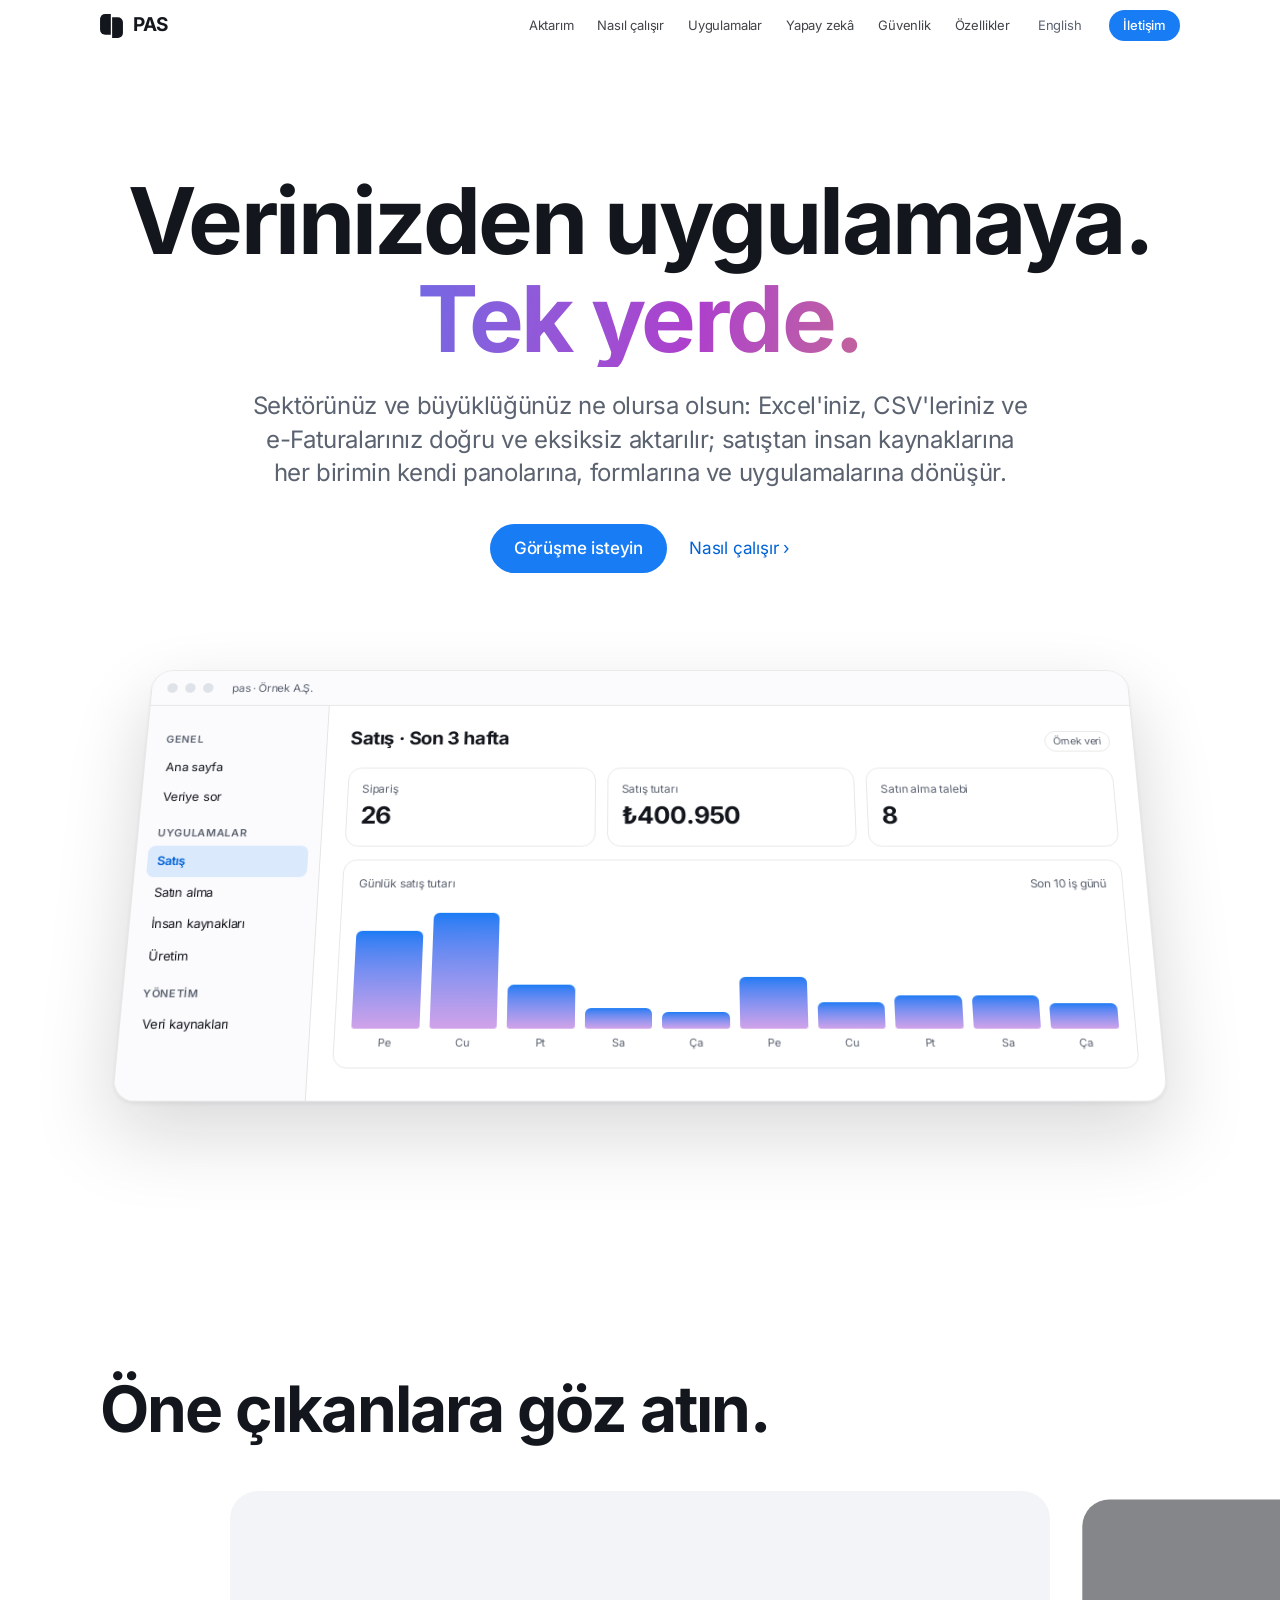
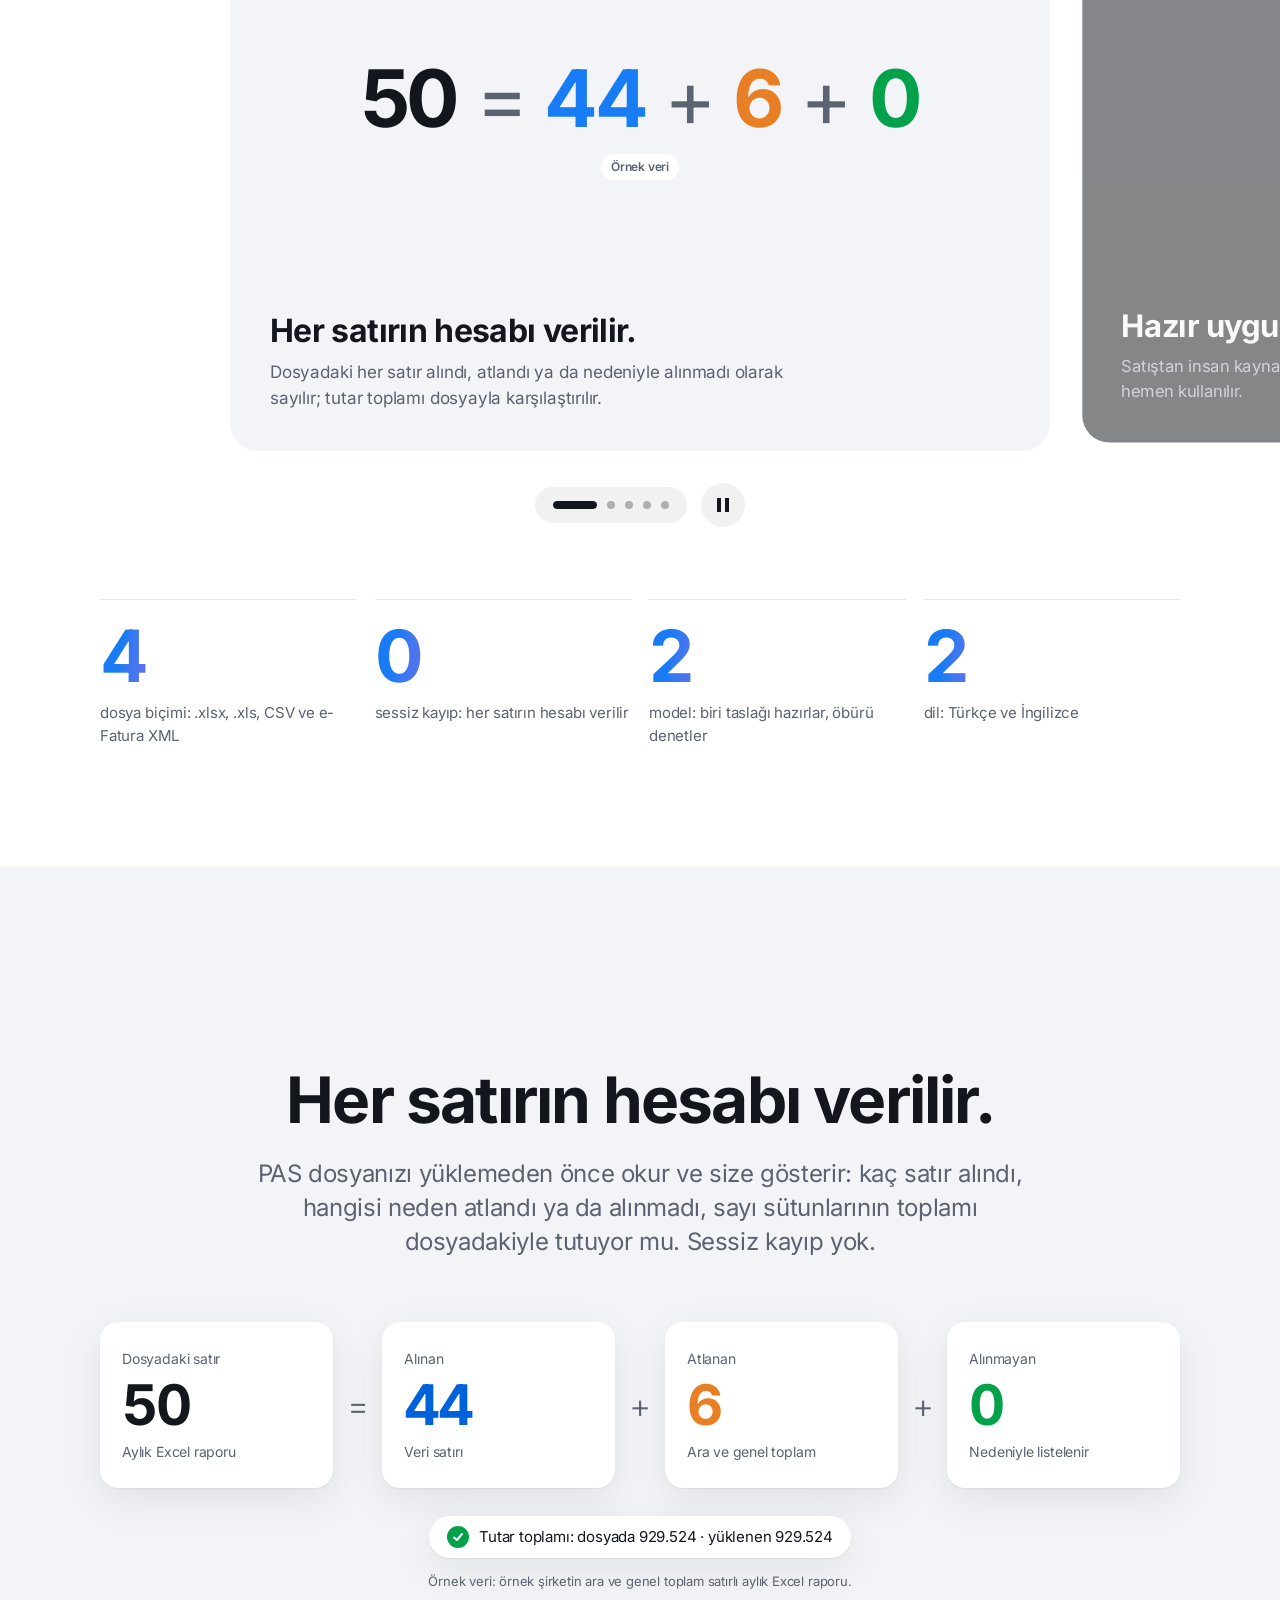
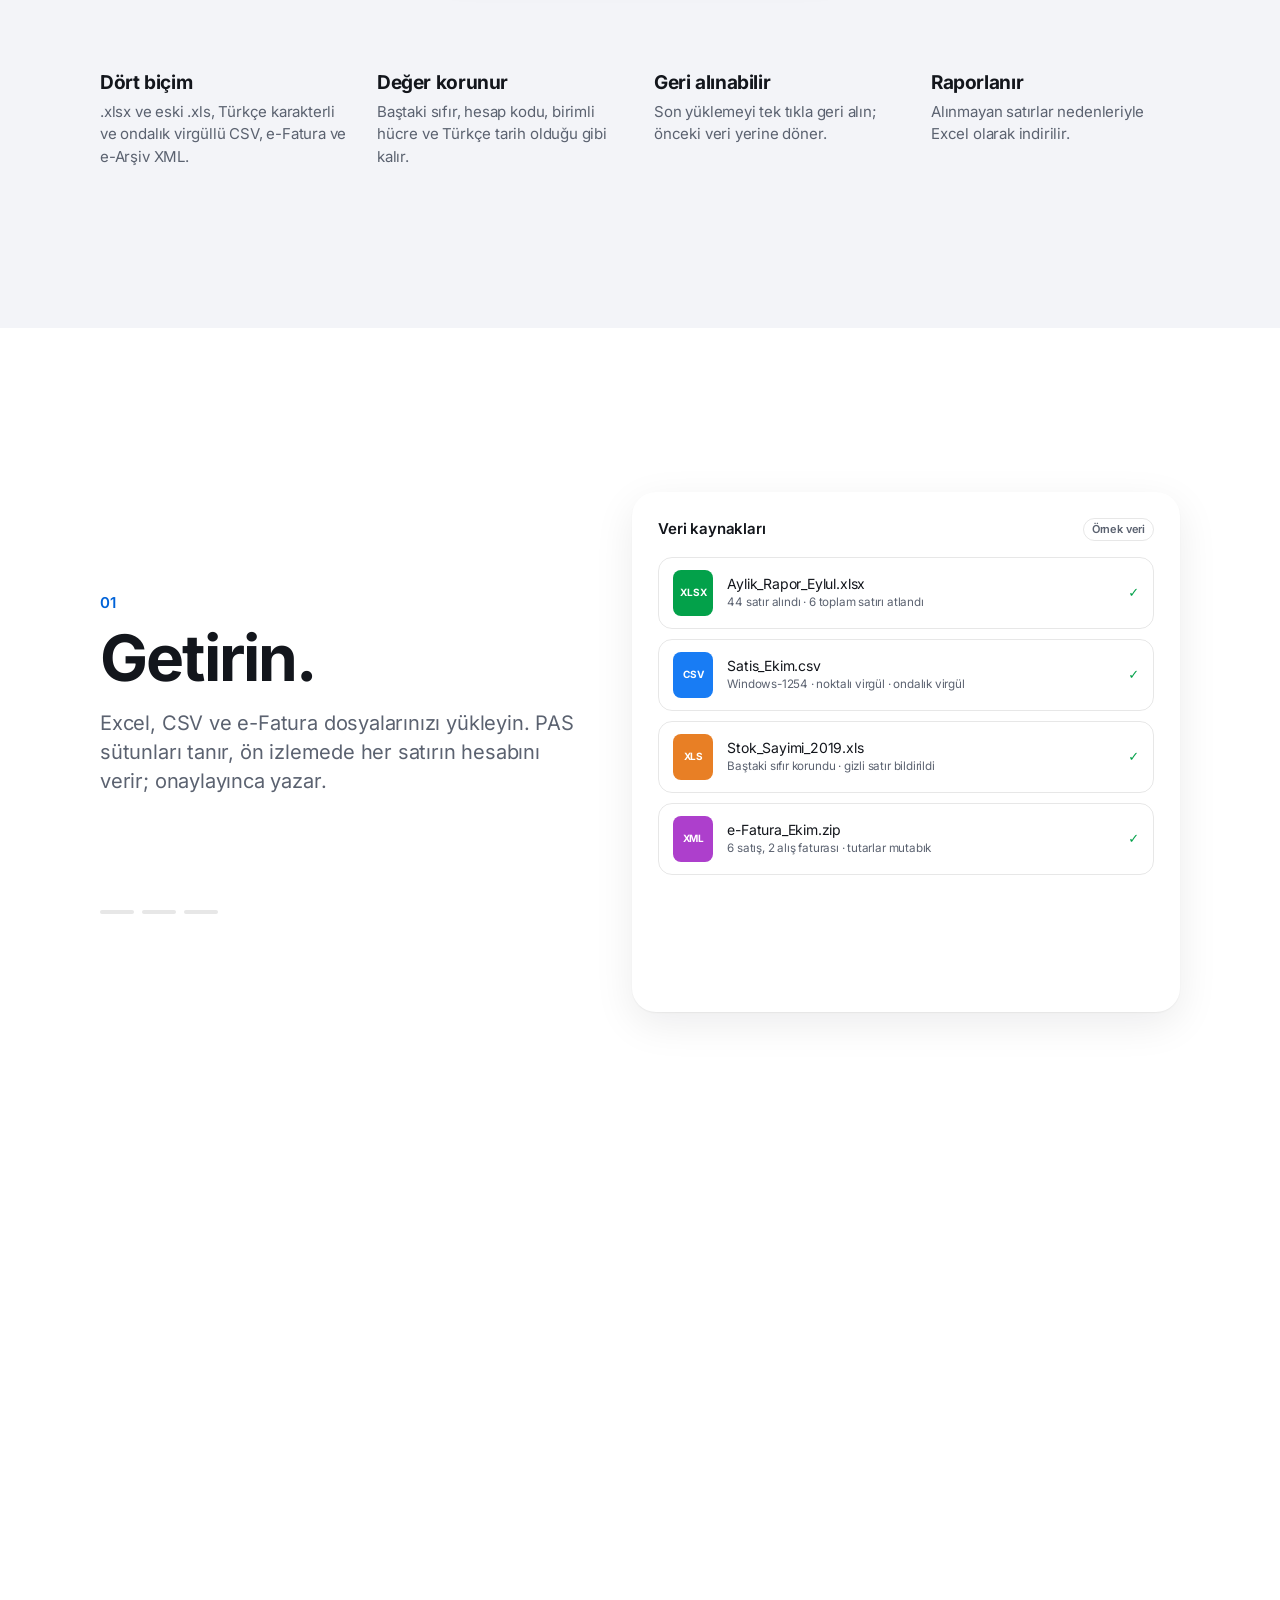
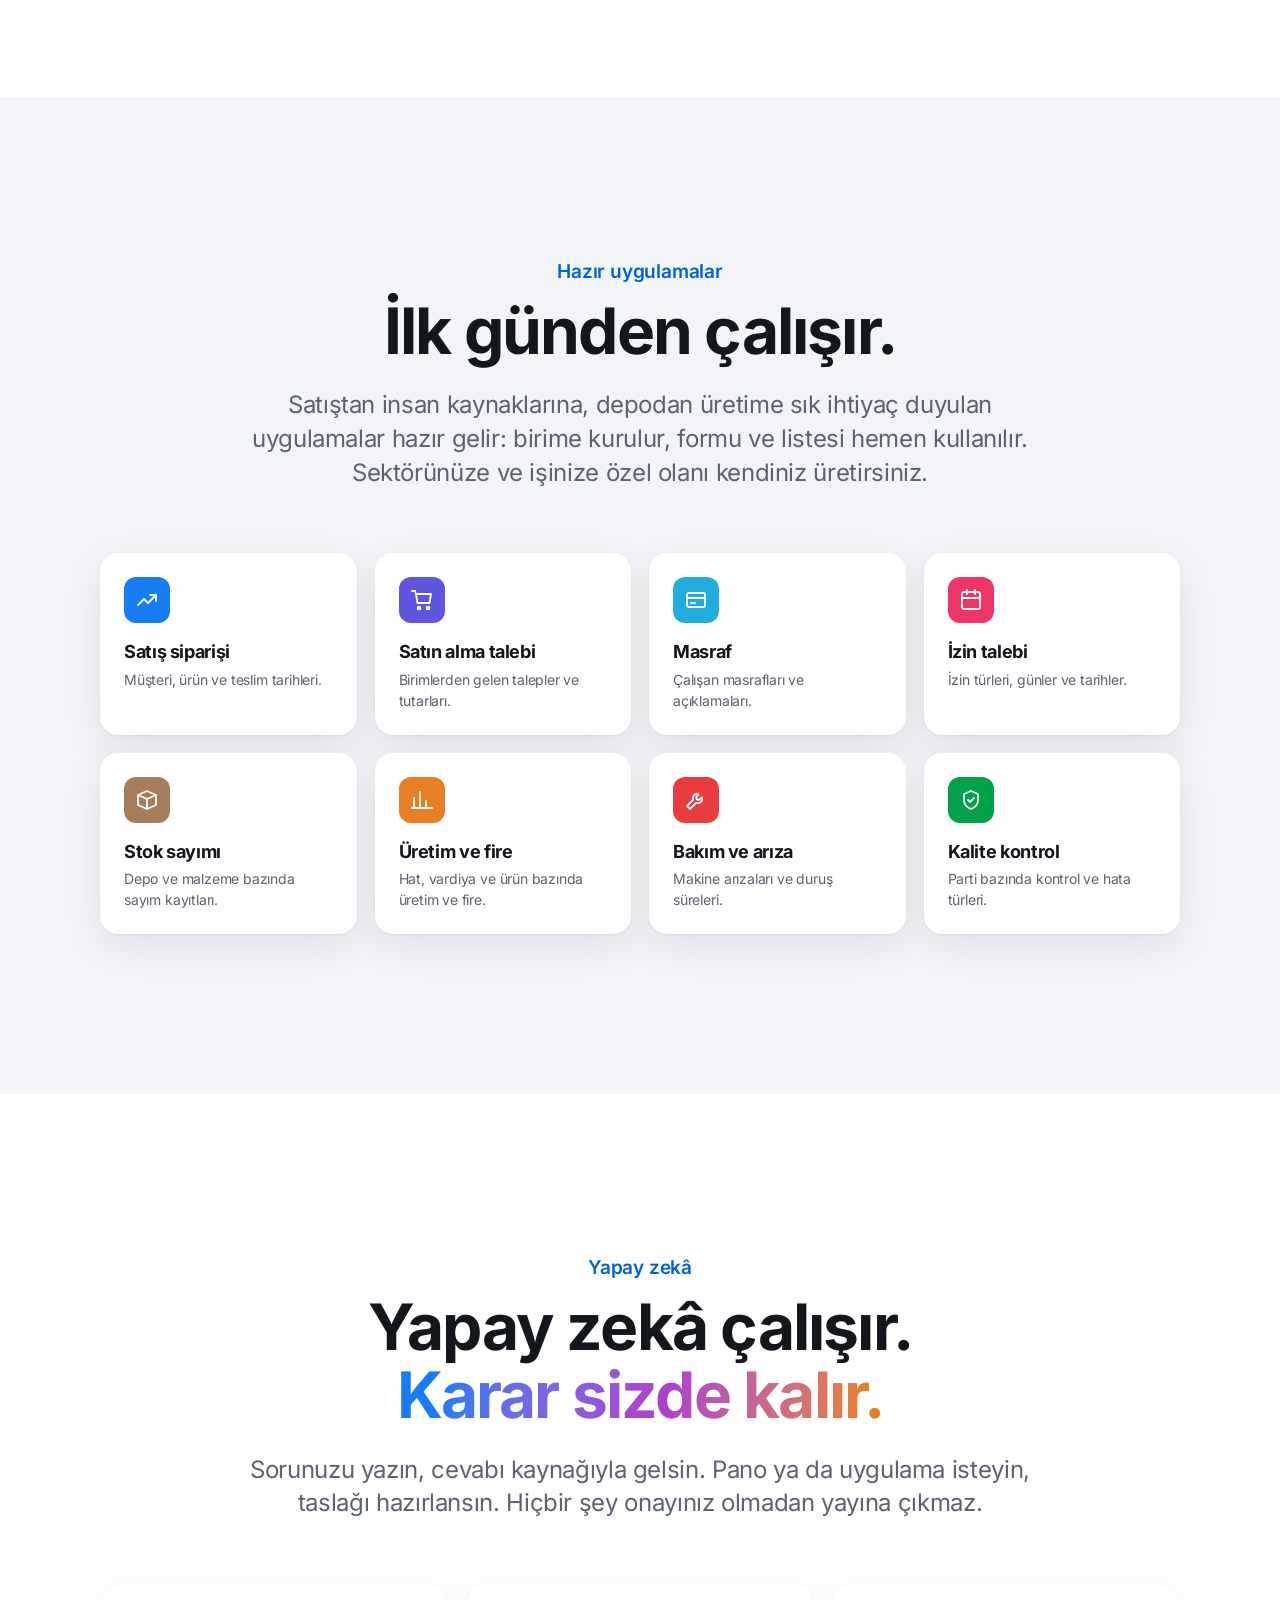
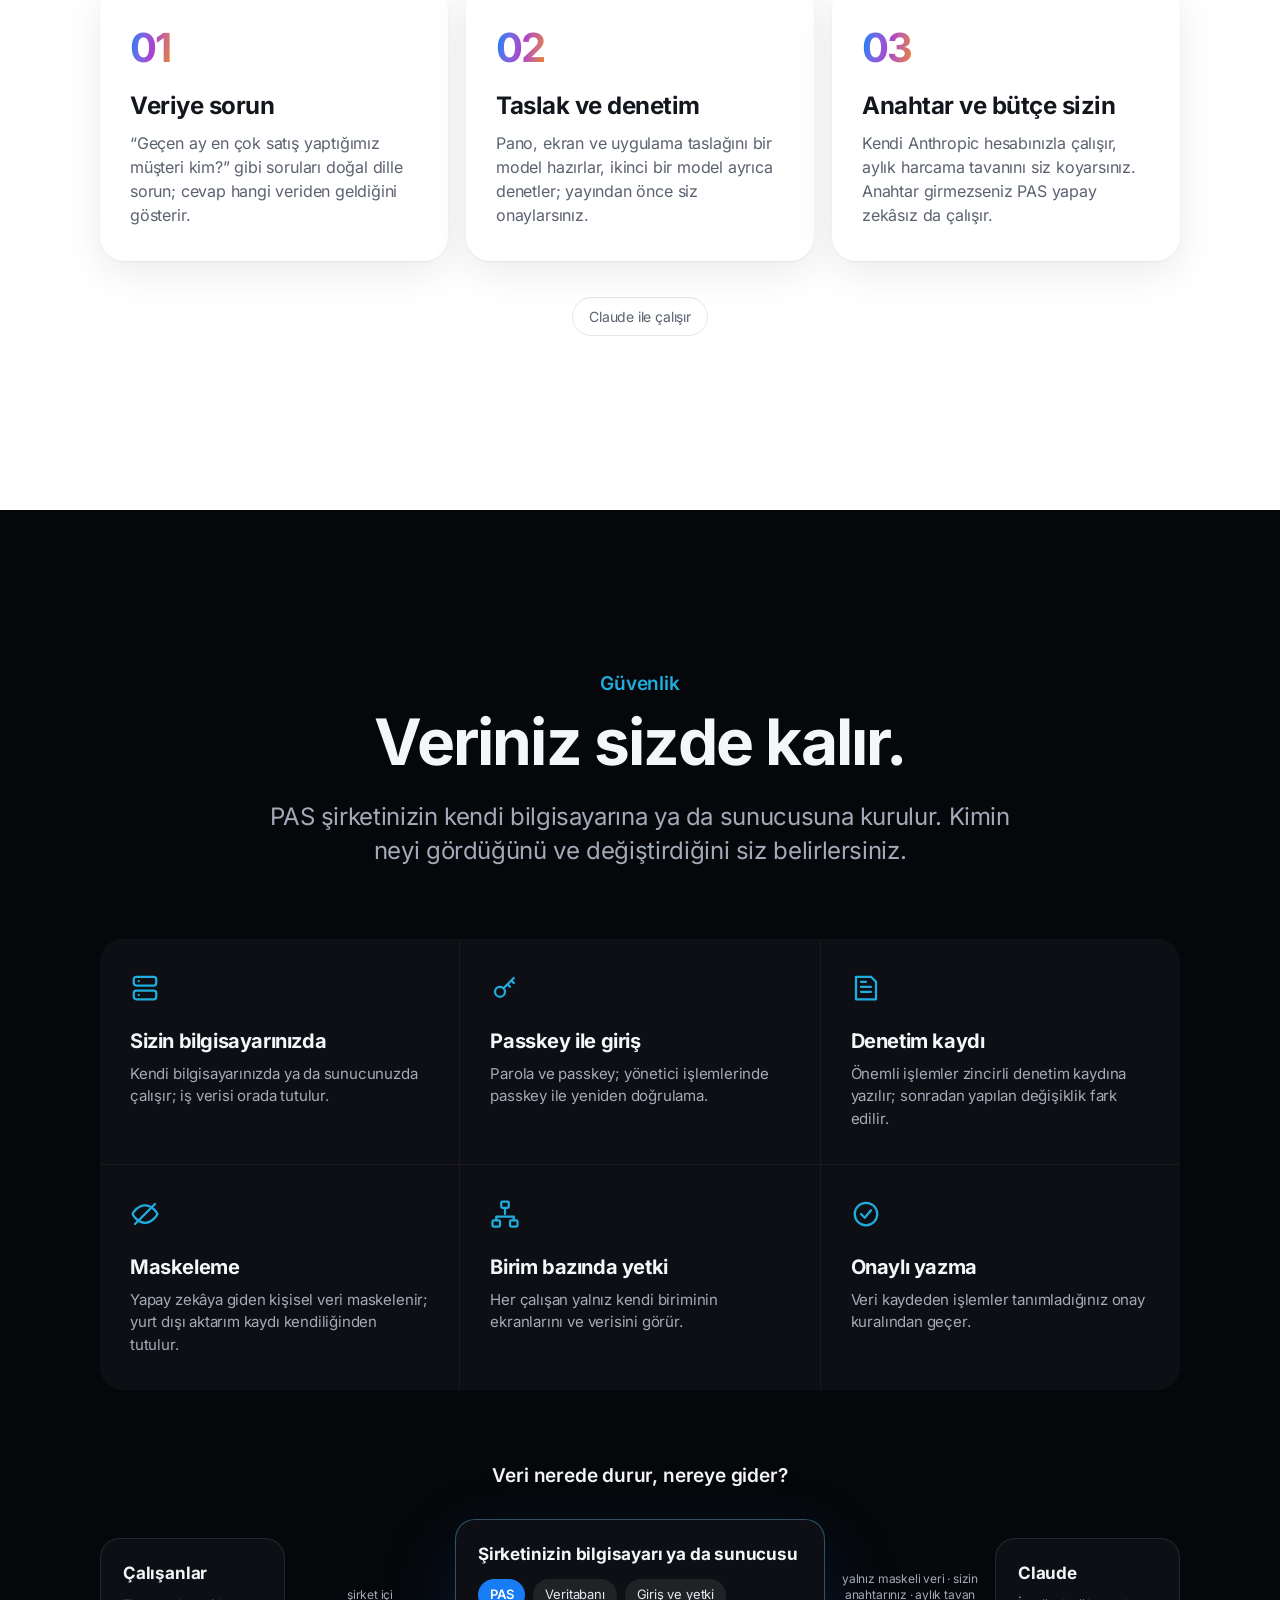
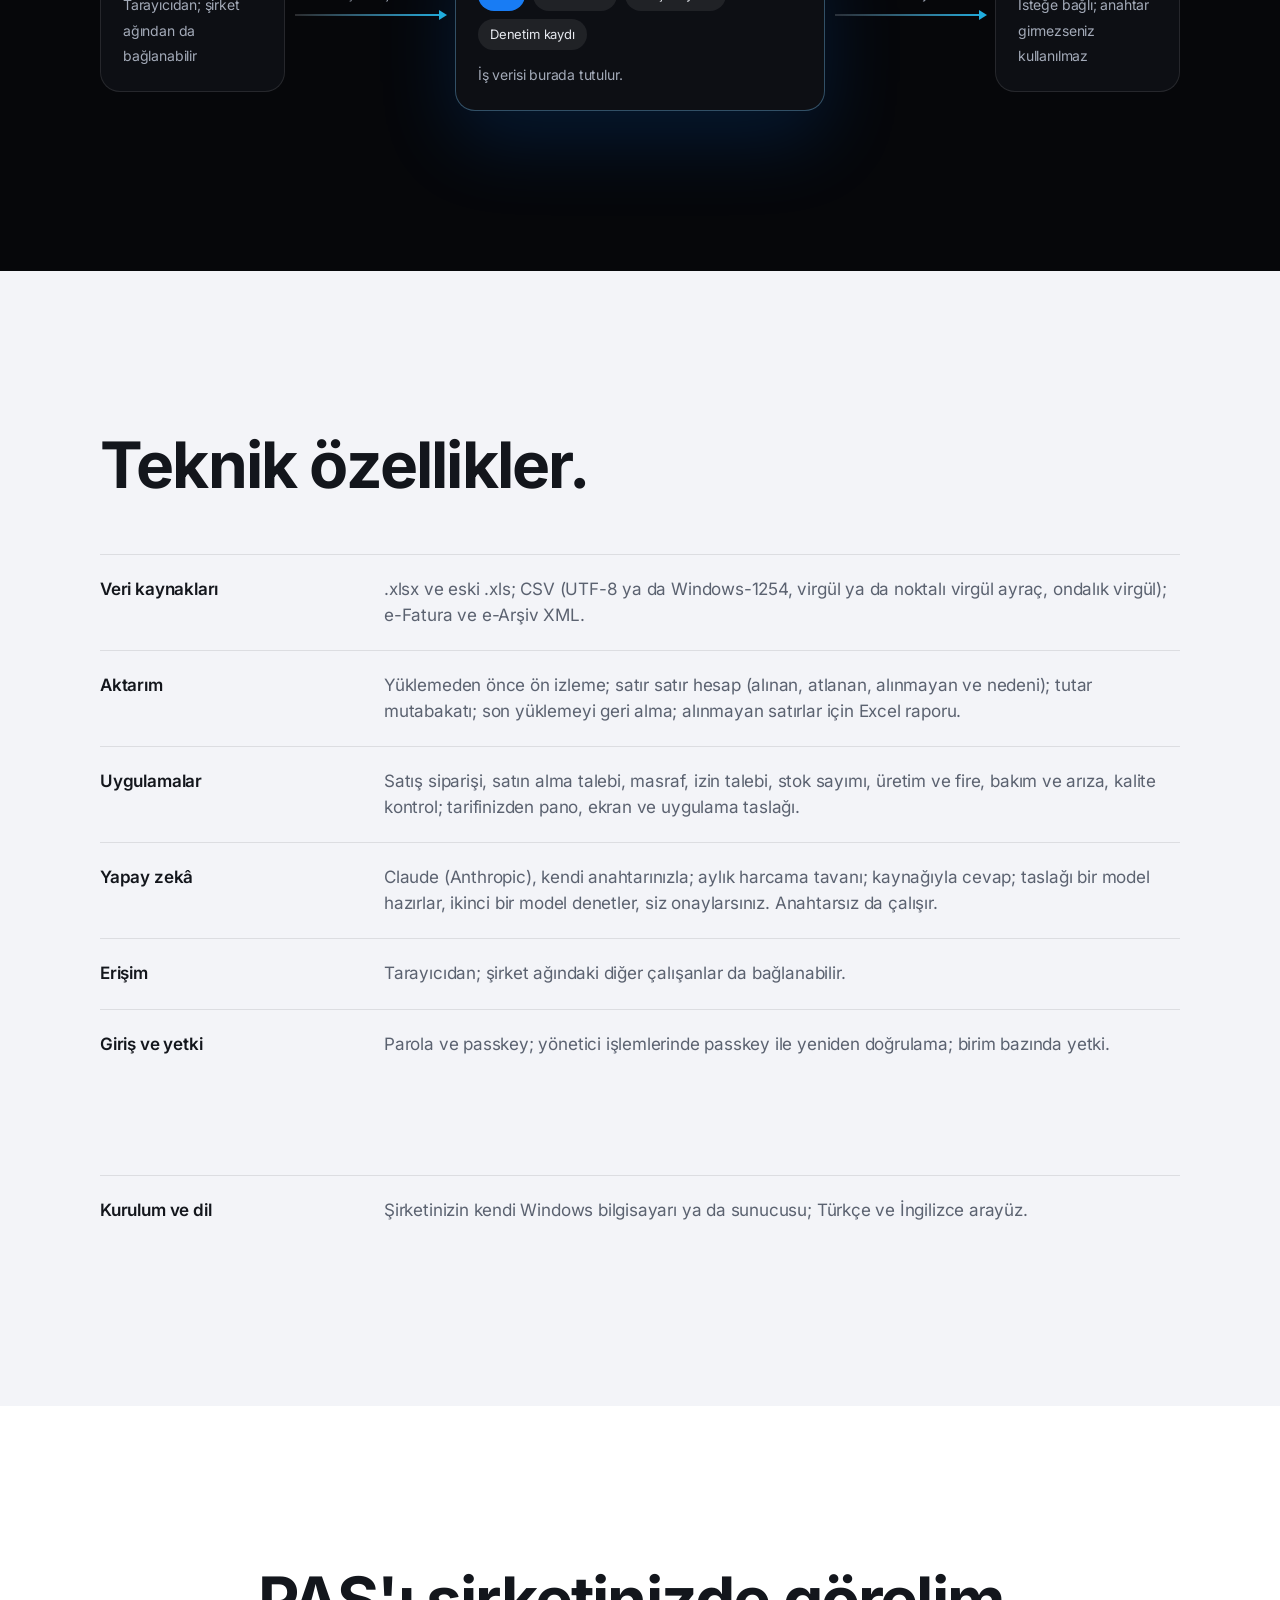
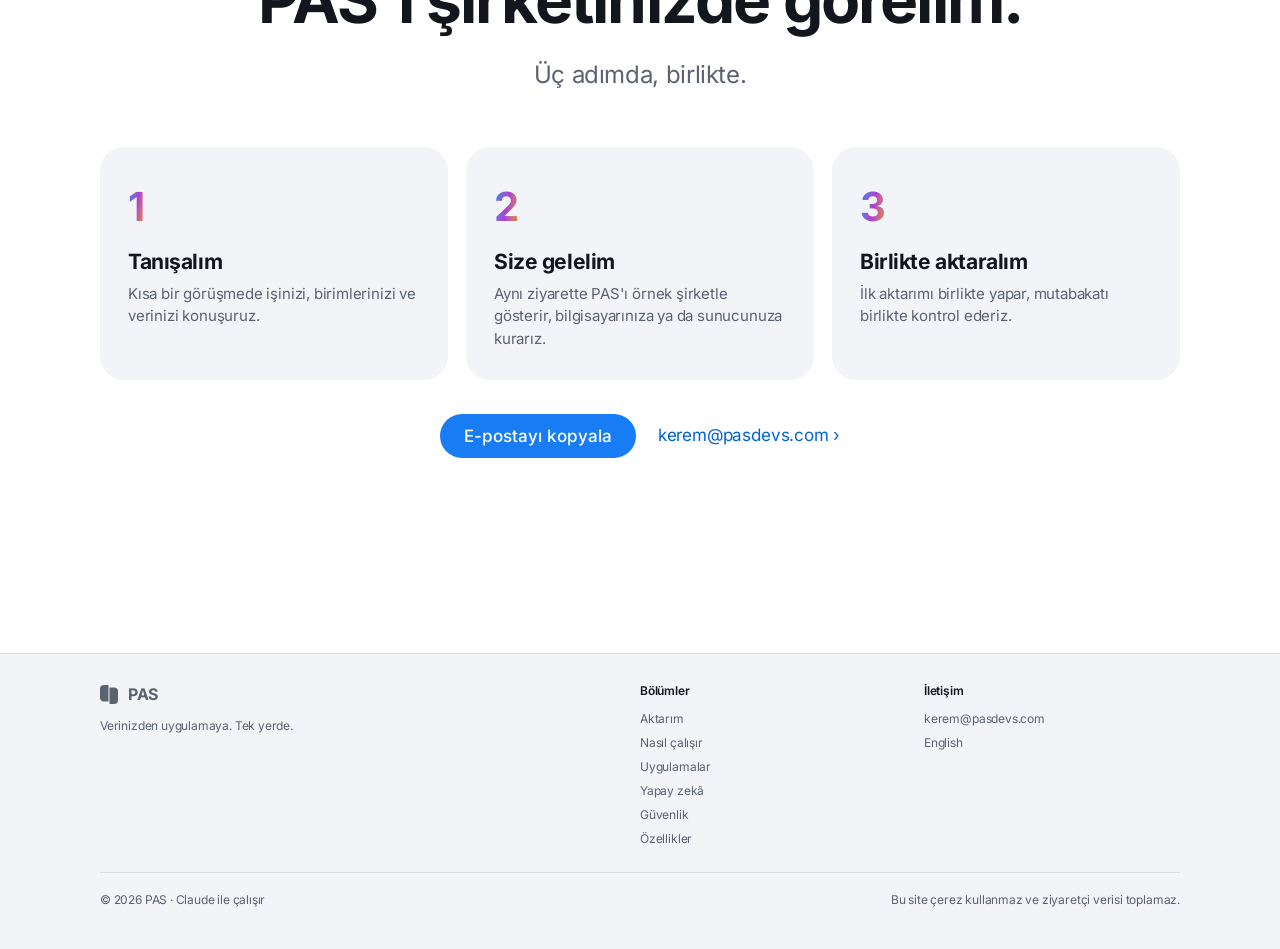
==== commit ad23d838: "Site: Apple tarzı yeni bölümler — öne çıkanlar, rakamlar, güvenlik şeması, teknik özellikler, süreç " ====
--- a/index.html
+++ b/index.html
@@ -34,15 +34,17 @@
       <svg viewBox="31 20 450 472" aria-hidden="true"><path d="M243 20H131A100 100 0 0 0 31 120v210a100 100 0 0 0 100 100h112z"/><path d="M268 82h113a100 100 0 0 1 100 100v210a100 100 0 0 1-100 100H268z"/></svg>
       PAS
     </a>
-    <nav aria-label="Ana menü">
+    <nav id="ana-menu" aria-label="Ana menü">
       <a href="#aktarim">Aktarım</a>
       <a href="#nasil">Nasıl çalışır</a>
       <a href="#uygulamalar">Uygulamalar</a>
       <a href="#yapay-zeka">Yapay zekâ</a>
       <a href="#guvenlik">Güvenlik</a>
+      <a href="#ozellikler">Özellikler</a>
     </nav>
     <a class="dil" href="/en/" hreflang="en" lang="en">English</a>
-    <a class="dugme-kucuk" href="mailto:kerem@pasdevs.com">İletişim</a>
+    <a class="dugme-kucuk" href="#iletisim">İletişim</a>
+    <button class="menu-dugme" type="button" aria-controls="ana-menu" aria-expanded="false" aria-label="Menüyü aç"><span></span><span></span></button>
   </div>
 </header>
 
@@ -54,7 +56,7 @@
     <h1 class="belir"><span class="satir">Verinizden uygulamaya.</span><span class="satir renkli">Tek yerde.</span></h1>
     <p class="giris belir" style="--i:2">Sektörünüz ve büyüklüğünüz ne olursa olsun: Excel'iniz, CSV'leriniz ve e-Faturalarınız doğru ve eksiksiz aktarılır; satıştan insan kaynaklarına her birimin kendi panolarına, formlarına ve uygulamalarına dönüşür.</p>
     <div class="dugmeler belir" style="--i:3">
-      <a class="dugme" href="mailto:kerem@pasdevs.com">Görüşme isteyin</a>
+      <a class="dugme" href="#iletisim">Görüşme isteyin</a>
       <a class="bag" href="#nasil">Nasıl çalışır</a>
     </div>
   </div>
@@ -103,6 +105,72 @@
   </div>
 </section>
 
+<!-- öne çıkanlar: yatay kaydırıcı -->
+<section class="bolum one-cikanlar" id="one-cikanlar" aria-labelledby="oc-baslik">
+  <div class="kap"><h2 class="belir" id="oc-baslik">Öne çıkanlara göz atın.</h2></div>
+  <div class="serit" tabindex="0" role="region" aria-roledescription="carousel" aria-label="Öne çıkanlar">
+    <article class="vitrin vitrin-aktarim" aria-roledescription="slide" aria-label="1 / 5">
+      <div class="vitrin-gorsel" aria-hidden="true">
+        <div class="buyuk-denklem"><b>50</b><i>=</i><b class="mavi">44</b><i>+</i><b class="turuncu">6</b><i>+</i><b class="yesil">0</b></div>
+        <small>Örnek veri</small>
+      </div>
+      <div class="vitrin-metin"><h3>Her satırın hesabı verilir.</h3><p>Dosyadaki her satır alındı, atlandı ya da nedeniyle alınmadı olarak sayılır; tutar toplamı dosyayla karşılaştırılır.</p></div>
+    </article>
+    <article class="vitrin vitrin-uygulama" aria-roledescription="slide" aria-label="2 / 5">
+      <div class="vitrin-gorsel" aria-hidden="true">
+        <div class="simge-bulutu">
+          <span class="simge" style="background:oklch(0.6 0.2 257)"><svg viewBox="0 0 24 24" fill="none" stroke="currentColor" stroke-width="1.8" stroke-linecap="round" stroke-linejoin="round" aria-hidden="true"><path d="M3 17 9 11l4 4 8-8"/><path d="M15 7h6v6"/></svg></span>
+          <span class="simge" style="background:oklch(0.54 0.2 280)"><svg viewBox="0 0 24 24" fill="none" stroke="currentColor" stroke-width="1.8" stroke-linecap="round" stroke-linejoin="round" aria-hidden="true"><path d="M6 6h15l-1.5 9h-12z"/><path d="M6 6 5 3H2"/><circle cx="9" cy="20" r="1.4"/><circle cx="18" cy="20" r="1.4"/></svg></span>
+          <span class="simge" style="background:oklch(0.7 0.13 228)"><svg viewBox="0 0 24 24" fill="none" stroke="currentColor" stroke-width="1.8" stroke-linecap="round" stroke-linejoin="round" aria-hidden="true"><rect x="3" y="5" width="18" height="14" rx="2"/><path d="M3 10h18M7 15h4"/></svg></span>
+          <span class="simge" style="background:oklch(0.63 0.22 10)"><svg viewBox="0 0 24 24" fill="none" stroke="currentColor" stroke-width="1.8" stroke-linecap="round" stroke-linejoin="round" aria-hidden="true"><rect x="3" y="4" width="18" height="17" rx="2"/><path d="M8 2v4M16 2v4M3 10h18"/></svg></span>
+          <span class="simge" style="background:oklch(0.62 0.07 58)"><svg viewBox="0 0 24 24" fill="none" stroke="currentColor" stroke-width="1.8" stroke-linecap="round" stroke-linejoin="round" aria-hidden="true"><path d="m3 7 9-4 9 4-9 4-9-4Z"/><path d="M3 7v10l9 4 9-4V7M12 11v10"/></svg></span>
+          <span class="simge" style="background:oklch(0.7 0.16 55)"><svg viewBox="0 0 24 24" fill="none" stroke="currentColor" stroke-width="1.8" stroke-linecap="round" stroke-linejoin="round" aria-hidden="true"><path d="M4 20V10M10 20V4M16 20v-7M22 20H2"/></svg></span>
+          <span class="simge" style="background:oklch(0.62 0.21 25)"><svg viewBox="0 0 24 24" fill="none" stroke="currentColor" stroke-width="1.8" stroke-linecap="round" stroke-linejoin="round" aria-hidden="true"><path d="M14.7 6.3a4 4 0 0 0-5.4 5.4L3 18l3 3 6.3-6.3a4 4 0 0 0 5.4-5.4l-2.5 2.5-2.5-.5-.5-2.5z"/></svg></span>
+          <span class="simge" style="background:oklch(0.62 0.17 150)"><svg viewBox="0 0 24 24" fill="none" stroke="currentColor" stroke-width="1.8" stroke-linecap="round" stroke-linejoin="round" aria-hidden="true"><path d="M12 3 5 6v6c0 4.5 3 7.5 7 9 4-1.5 7-4.5 7-9V6z"/><path d="m9 12 2 2 4-4"/></svg></span>
+        </div>
+      </div>
+      <div class="vitrin-metin"><h3>Hazır uygulamalar, tek tıkla.</h3><p>Satıştan insan kaynaklarına sık kullanılan uygulamalar birime kurulur ve hemen kullanılır.</p></div>
+    </article>
+    <article class="vitrin vitrin-sor" aria-roledescription="slide" aria-label="3 / 5">
+      <div class="vitrin-gorsel" aria-hidden="true">
+        <div class="balon soru">Geçen ay en çok satış yaptığımız müşteri kim?</div>
+        <div class="balon cevap"><span class="cizgi"></span><span class="cizgi kisa"></span><small>Cevap, kaynağıyla birlikte</small></div>
+      </div>
+      <div class="vitrin-metin"><h3>Verinize sorun.</h3><p>Doğal dille sorun; cevap hangi veriden geldiğini gösterir.</p></div>
+    </article>
+    <article class="vitrin vitrin-guvenlik" aria-roledescription="slide" aria-label="4 / 5">
+      <div class="vitrin-gorsel" aria-hidden="true"><span class="kalkan"><svg viewBox="0 0 24 24" fill="none" stroke="currentColor" stroke-width="1.8" stroke-linecap="round" stroke-linejoin="round" aria-hidden="true"><rect x="3" y="3" width="18" height="7" rx="2"/><rect x="3" y="14" width="18" height="7" rx="2"/><path d="M7 6.5h.01M7 17.5h.01"/></svg></span></div>
+      <div class="vitrin-metin"><h3>Veriniz sizde kalır.</h3><p>PAS şirketinizin kendi bilgisayarında ya da sunucusunda çalışır; iş verisi orada tutulur.</p></div>
+    </article>
+    <article class="vitrin vitrin-birim" aria-roledescription="slide" aria-label="5 / 5">
+      <div class="vitrin-gorsel" aria-hidden="true">
+        <div class="birimler">
+          <div style="background:linear-gradient(160deg,oklch(0.6 0.2 257),oklch(0.52 0.2 265))"><b>Satış</b><span>Siparişler ve faturalar</span></div>
+          <div style="background:linear-gradient(160deg,oklch(0.62 0.17 150),oklch(0.55 0.15 165))"><b>İnsan kaynakları</b><span>İzin ve masraf</span></div>
+          <div style="background:linear-gradient(160deg,oklch(0.7 0.16 55),oklch(0.62 0.18 40))"><b>Üretim</b><span>İş emirleri ve fire</span></div>
+        </div>
+      </div>
+      <div class="vitrin-metin"><h3>Herkes kendi işini görür.</h3><p>Her birim yalnız kendi ekranlarını, formlarını ve verisini görür.</p></div>
+    </article>
+  </div>
+  <div class="kap serit-denetim">
+    <div class="noktalar">
+      <button type="button" aria-label="Öne çıkana git: 1"></button>
+      <button type="button" aria-label="Öne çıkana git: 2"></button>
+      <button type="button" aria-label="Öne çıkana git: 3"></button>
+      <button type="button" aria-label="Öne çıkana git: 4"></button>
+      <button type="button" aria-label="Öne çıkana git: 5"></button>
+    </div>
+    <button class="oynat" type="button" data-duraklat="Kaydırmayı duraklat" data-oynat="Kaydırmayı başlat" aria-label="Kaydırmayı duraklat"><span></span></button>
+  </div>
+  <div class="kap rakamlar">
+    <div class="belir" style="--i:0"><strong class="renkli">4</strong><p>dosya biçimi: .xlsx, .xls, CSV ve e-Fatura XML</p></div>
+    <div class="belir" style="--i:1"><strong class="renkli">0</strong><p>sessiz kayıp: her satırın hesabı verilir</p></div>
+    <div class="belir" style="--i:2"><strong class="renkli">2</strong><p>model: biri taslağı hazırlar, öbürü denetler</p></div>
+    <div class="belir" style="--i:3"><strong class="renkli">2</strong><p>dil: Türkçe ve İngilizce</p></div>
+  </div>
+</section>
+
 <!-- aktarım güvencesi -->
 <section class="bolum gri ortali" id="aktarim">
   <div class="kap">
@@ -222,6 +290,37 @@
       <div class="belir" style="--i:4"><svg viewBox="0 0 24 24" fill="none" stroke="currentColor" stroke-width="1.8" stroke-linecap="round" stroke-linejoin="round" aria-hidden="true"><rect x="9" y="2" width="6" height="5" rx="1"/><rect x="2" y="17" width="6" height="5" rx="1"/><rect x="16" y="17" width="6" height="5" rx="1"/><path d="M12 7v5M5 17v-3h14v3"/></svg><h3>Birim bazında yetki</h3><p>Her çalışan yalnız kendi biriminin ekranlarını ve verisini görür.</p></div>
       <div class="belir" style="--i:5"><svg viewBox="0 0 24 24" fill="none" stroke="currentColor" stroke-width="1.8" stroke-linecap="round" stroke-linejoin="round" aria-hidden="true"><circle cx="12" cy="12" r="9"/><path d="m8 12 3 3 5-6"/></svg><h3>Onaylı yazma</h3><p>Veri kaydeden işlemler tanımladığınız onay kuralından geçer.</p></div>
     </div>
+    <figure class="sema belir" aria-labelledby="sema-baslik">
+      <figcaption id="sema-baslik">Veri nerede durur, nereye gider?</figcaption>
+      <div class="sema-akis">
+        <div class="sema-uc"><b>Çalışanlar</b><span>Tarayıcıdan; şirket ağından da bağlanabilir</span></div>
+        <div class="sema-ok"><span>şirket içi</span></div>
+        <div class="sema-sunucu">
+          <b>Şirketinizin bilgisayarı ya da sunucusu</b>
+          <div class="sema-cipler"><span class="ana-cip">PAS</span><span>Veritabanı</span><span>Giriş ve yetki</span><span>Denetim kaydı</span></div>
+          <small>İş verisi burada tutulur.</small>
+        </div>
+        <div class="sema-ok dis"><span>yalnız maskeli veri · sizin anahtarınız · aylık tavan</span></div>
+        <div class="sema-uc"><b>Claude</b><span>İsteğe bağlı; anahtar girmezseniz kullanılmaz</span></div>
+      </div>
+    </figure>
+  </div>
+</section>
+
+<!-- teknik özellikler -->
+<section class="bolum gri" id="ozellikler">
+  <div class="kap">
+    <h2 class="belir">Teknik özellikler.</h2>
+    <dl class="teknik">
+      <div class="belir"><dt>Veri kaynakları</dt><dd>.xlsx ve eski .xls; CSV (UTF-8 ya da Windows-1254, virgül ya da noktalı virgül ayraç, ondalık virgül); e-Fatura ve e-Arşiv XML.</dd></div>
+      <div class="belir"><dt>Aktarım</dt><dd>Yüklemeden önce ön izleme; satır satır hesap (alınan, atlanan, alınmayan ve nedeni); tutar mutabakatı; son yüklemeyi geri alma; alınmayan satırlar için Excel raporu.</dd></div>
+      <div class="belir"><dt>Uygulamalar</dt><dd>Satış siparişi, satın alma talebi, masraf, izin talebi, stok sayımı, üretim ve fire, bakım ve arıza, kalite kontrol; tarifinizden pano, ekran ve uygulama taslağı.</dd></div>
+      <div class="belir"><dt>Yapay zekâ</dt><dd>Claude (Anthropic), kendi anahtarınızla; aylık harcama tavanı; kaynağıyla cevap; taslağı bir model hazırlar, ikinci bir model denetler, siz onaylarsınız. Anahtarsız da çalışır.</dd></div>
+      <div class="belir"><dt>Erişim</dt><dd>Tarayıcıdan; şirket ağındaki diğer çalışanlar da bağlanabilir.</dd></div>
+      <div class="belir"><dt>Giriş ve yetki</dt><dd>Parola ve passkey; yönetici işlemlerinde passkey ile yeniden doğrulama; birim bazında yetki.</dd></div>
+      <div class="belir"><dt>Kayıt ve gizlilik</dt><dd>Zincirli denetim kaydı; yapay zekâya giden kişisel veri maskelenir; yurt dışı aktarım kaydı kendiliğinden tutulur.</dd></div>
+      <div class="belir"><dt>Kurulum ve dil</dt><dd>Şirketinizin kendi Windows bilgisayarı ya da sunucusu; Türkçe ve İngilizce arayüz.</dd></div>
+    </dl>
   </div>
 </section>
 
@@ -229,21 +328,46 @@
 <section class="bolum ortali kapanis" id="iletisim">
   <div class="kap">
     <h2 class="belir">PAS'ı şirketinizde görelim.</h2>
-    <p class="giris belir" style="--i:1">Size gelelim, kendi verinizle gösterelim. Kurulum ve ilk aktarımı birlikte yapar, mutabakatı birlikte kontrol ederiz.</p>
-    <div class="dugmeler belir" style="--i:2">
-      <a class="dugme" href="mailto:kerem@pasdevs.com">Görüşme isteyin</a>
+    <p class="giris belir" style="--i:1">Üç adımda, birlikte.</p>
+    <ol class="surec">
+      <li class="belir" style="--i:0"><span class="no renkli">1</span><h3>Tanışalım</h3><p>Kısa bir görüşmede işinizi, birimlerinizi ve verinizi konuşuruz.</p></li>
+      <li class="belir" style="--i:1"><span class="no renkli">2</span><h3>Size gelelim</h3><p>Aynı ziyarette PAS'ı örnek şirketle gösterir, bilgisayarınıza ya da sunucunuza kurarız.</p></li>
+      <li class="belir" style="--i:2"><span class="no renkli">3</span><h3>Birlikte aktaralım</h3><p>İlk aktarımı birlikte yapar, mutabakatı birlikte kontrol ederiz.</p></li>
+    </ol>
+    <div class="dugmeler belir" style="--i:3">
+      <button class="dugme kopyala" type="button" data-kopyala="kerem@pasdevs.com" data-tamam="E-posta adresi kopyalandı">E-postayı kopyala</button>
       <a class="bag" href="mailto:kerem@pasdevs.com">kerem@pasdevs.com</a>
     </div>
+    <p class="kopya-durum" role="status" aria-live="polite"></p>
   </div>
 </section>
 
 </main>
 
 <footer class="alt">
-  <div class="kap">
+  <div class="kap alt-ust">
+    <div>
+      <a class="logo" href="/" aria-label="PAS"><svg viewBox="31 20 450 472" aria-hidden="true"><path d="M243 20H131A100 100 0 0 0 31 120v210a100 100 0 0 0 100 100h112z"/><path d="M268 82h113a100 100 0 0 1 100 100v210a100 100 0 0 1-100 100H268z"/></svg>PAS</a>
+      <p>Verinizden uygulamaya. Tek yerde.</p>
+    </div>
+    <nav aria-label="Bölümler">
+      <b>Bölümler</b>
+      <a href="#aktarim">Aktarım</a>
+      <a href="#nasil">Nasıl çalışır</a>
+      <a href="#uygulamalar">Uygulamalar</a>
+      <a href="#yapay-zeka">Yapay zekâ</a>
+      <a href="#guvenlik">Güvenlik</a>
+      <a href="#ozellikler">Özellikler</a>
+    </nav>
+    <div>
+      <b>İletişim</b>
+      <a href="mailto:kerem@pasdevs.com">kerem@pasdevs.com</a>
+      <a href="/en/" hreflang="en" lang="en">English</a>
+    </div>
+  </div>
+  <div class="kap alt-son">
     <span>© 2026 PAS · Claude ile çalışır</span>
     <span>Bu site çerez kullanmaz ve ziyaretçi verisi toplamaz.</span>
-    <a href="/en/" hreflang="en" lang="en">English</a>
   </div>
 </footer>
 </body>
--- a/assets/site.css
+++ b/assets/site.css
@@ -843,6 +843,640 @@
   justify-content: space-between;
 }
 
+/* --- üst çubuk: etkin bölüm ve dar ekran menüsü ----------------------------------------------- */
+
+.ust nav a.etkin {
+  opacity: 1;
+  color: var(--mavi-koyu);
+}
+.menu-dugme {
+  display: none;
+  position: relative;
+  width: 36px;
+  height: 36px;
+  padding: 0;
+  border: 0;
+  background: none;
+  color: var(--yazi);
+  cursor: pointer;
+}
+.menu-dugme span {
+  position: absolute;
+  left: 9px;
+  right: 9px;
+  height: 1.5px;
+  border-radius: 2px;
+  background: currentColor;
+  transition: transform 0.35s var(--egri), top 0.35s var(--egri);
+}
+.menu-dugme span:first-child {
+  top: 14px;
+}
+.menu-dugme span:last-child {
+  top: 21px;
+}
+.ust.acik .menu-dugme span:first-child {
+  top: 17.5px;
+  transform: rotate(45deg);
+}
+.ust.acik .menu-dugme span:last-child {
+  top: 17.5px;
+  transform: rotate(-45deg);
+}
+
+/* --- öne çıkanlar: yatay kaydırıcı ------------------------------------------------------------- */
+
+.one-cikanlar {
+  overflow: hidden;
+  padding-bottom: clamp(72px, 10vw, 120px);
+}
+.one-cikanlar h2 {
+  margin-bottom: 40px;
+}
+.serit {
+  --kart-g: min(820px, 86vw);
+  display: flex;
+  gap: 20px;
+  overflow-x: auto;
+  scroll-snap-type: x mandatory;
+  overscroll-behavior-x: contain;
+  padding: 8px calc((100% - var(--kart-g)) / 2) 24px;
+  scrollbar-width: none;
+}
+.serit::-webkit-scrollbar {
+  display: none;
+}
+.serit:focus-visible {
+  outline-offset: -3px;
+}
+.vitrin {
+  flex: 0 0 var(--kart-g);
+  scroll-snap-align: center;
+  display: grid;
+  grid-template-rows: 1fr auto;
+  min-height: clamp(440px, 52vw, 560px);
+  border-radius: 28px;
+  overflow: hidden;
+  background: var(--zemin-gri);
+  opacity: 0.5;
+  transform: scale(0.97);
+  transition: opacity 0.5s var(--egri), transform 0.5s var(--egri);
+}
+.vitrin.etkin {
+  opacity: 1;
+  transform: none;
+}
+.vitrin-gorsel {
+  display: grid;
+  place-items: center;
+  align-content: center;
+  gap: 16px;
+  padding: 44px 32px 8px;
+}
+.vitrin-metin {
+  max-width: 640px;
+  padding: 0 40px 40px;
+}
+.vitrin-metin h3 {
+  margin-bottom: 10px;
+  font-size: clamp(24px, 3vw, 32px);
+}
+.vitrin-metin p {
+  margin: 0;
+  font-size: 17px;
+  color: var(--yazi-ikincil);
+}
+
+.buyuk-denklem {
+  display: flex;
+  align-items: baseline;
+  flex-wrap: wrap;
+  justify-content: center;
+  gap: 0.24em;
+  font-size: clamp(44px, 6.2vw, 92px);
+  font-weight: 700;
+  letter-spacing: -0.045em;
+  line-height: 1;
+}
+.buyuk-denklem i {
+  font-style: normal;
+  font-weight: 400;
+  color: var(--yazi-ikincil);
+}
+.buyuk-denklem .mavi {
+  color: var(--mavi);
+}
+.buyuk-denklem .turuncu {
+  color: var(--turuncu);
+}
+.buyuk-denklem .yesil {
+  color: var(--yesil);
+}
+.vitrin-aktarim small {
+  font-size: 12px;
+  font-weight: 600;
+  color: var(--yazi-ikincil);
+  padding: 4px 10px;
+  border-radius: 980px;
+  background: #fff;
+}
+
+.vitrin-uygulama,
+.vitrin-guvenlik {
+  background: #0d0f14;
+  color: #f5f6f9;
+}
+.vitrin-uygulama .vitrin-metin p,
+.vitrin-guvenlik .vitrin-metin p {
+  color: #a3aab8;
+}
+.simge-bulutu {
+  display: grid;
+  grid-template-columns: repeat(4, 64px);
+  gap: 18px;
+}
+.simge-bulutu .simge {
+  width: 64px;
+  height: 64px;
+  margin: 0;
+  border-radius: 17px;
+  box-shadow: 0 14px 34px rgba(0, 0, 0, 0.35);
+}
+.simge-bulutu .simge svg {
+  width: 30px;
+  height: 30px;
+}
+.vitrin.etkin .simge-bulutu .simge {
+  animation: yuz 5s ease-in-out infinite;
+}
+.simge-bulutu .simge:nth-child(2n) {
+  animation-delay: -1.2s;
+}
+.simge-bulutu .simge:nth-child(3n) {
+  animation-delay: -2.6s;
+}
+@keyframes yuz {
+  50% {
+    transform: translateY(-8px);
+  }
+}
+
+.vitrin-sor {
+  background: linear-gradient(160deg, oklch(0.965 0.025 300), oklch(0.955 0.03 250));
+}
+.vitrin-sor .vitrin-gorsel {
+  place-items: stretch;
+  width: min(520px, 100%);
+  justify-self: center;
+}
+.balon {
+  max-width: 440px;
+  padding: 16px 20px;
+  border-radius: 22px;
+  font-size: 18px;
+  line-height: 1.35;
+}
+.balon.soru {
+  justify-self: end;
+  background: var(--mavi);
+  color: #fff;
+  border-bottom-right-radius: 6px;
+}
+.balon.cevap {
+  justify-self: start;
+  display: grid;
+  gap: 10px;
+  width: min(440px, 82%);
+  background: #fff;
+  box-shadow: var(--golge);
+  border-bottom-left-radius: 6px;
+}
+.balon .cizgi {
+  height: 10px;
+  border-radius: 5px;
+  background: var(--zemin-gri);
+}
+.balon .cizgi.kisa {
+  width: 62%;
+}
+.balon small {
+  font-size: 13px;
+  font-weight: 600;
+  color: var(--mavi-koyu);
+}
+
+.kalkan {
+  display: grid;
+  place-items: center;
+  width: 148px;
+  height: 148px;
+  border-radius: 38px;
+  color: var(--camgobegi);
+  background: radial-gradient(circle at 50% 38%, rgba(70, 170, 255, 0.28), transparent 70%), #12151c;
+  box-shadow: 0 0 0 1px rgba(255, 255, 255, 0.08), 0 30px 90px rgba(40, 130, 255, 0.28);
+}
+.kalkan svg {
+  width: 66px;
+  height: 66px;
+}
+
+.vitrin-birim .birimler {
+  width: min(600px, 100%);
+}
+
+.serit-denetim {
+  display: flex;
+  justify-content: center;
+  align-items: center;
+  gap: 14px;
+  margin-top: 8px;
+}
+.noktalar {
+  display: flex;
+  align-items: center;
+  gap: 10px;
+  padding: 14px 18px;
+  border-radius: 980px;
+  background: rgba(19, 22, 28, 0.06);
+}
+.noktalar button {
+  position: relative;
+  width: 8px;
+  height: 8px;
+  padding: 0;
+  border: 0;
+  border-radius: 4px;
+  overflow: hidden;
+  background: rgba(19, 22, 28, 0.3);
+  cursor: pointer;
+  transition: width 0.4s var(--egri), background 0.3s;
+}
+.noktalar button.etkin {
+  width: 44px;
+  background: rgba(19, 22, 28, 0.16);
+}
+.noktalar button.etkin::after {
+  content: "";
+  position: absolute;
+  inset: 0;
+  border-radius: inherit;
+  background: var(--yazi);
+  transform-origin: left;
+}
+.one-cikanlar.oynuyor .noktalar button.etkin::after {
+  animation: dolum var(--sure, 6s) linear forwards;
+}
+@keyframes dolum {
+  from {
+    transform: scaleX(0);
+  }
+  to {
+    transform: scaleX(1);
+  }
+}
+.oynat {
+  display: grid;
+  place-items: center;
+  width: 44px;
+  height: 44px;
+  padding: 0;
+  border: 0;
+  border-radius: 50%;
+  background: rgba(19, 22, 28, 0.06);
+  cursor: pointer;
+}
+.oynat span {
+  width: 12px;
+  height: 14px;
+  border-left: 4px solid var(--yazi);
+  border-right: 4px solid var(--yazi);
+}
+.oynat.durdu span {
+  width: 0;
+  height: 0;
+  margin-left: 4px;
+  border: 0;
+  border-left: 12px solid var(--yazi);
+  border-top: 7px solid transparent;
+  border-bottom: 7px solid transparent;
+}
+
+.rakamlar {
+  display: grid;
+  grid-template-columns: repeat(4, 1fr);
+  gap: 18px;
+  margin-top: 72px;
+}
+.rakamlar div {
+  padding-top: 20px;
+  border-top: 1px solid var(--ayirici);
+}
+.rakamlar strong {
+  display: block;
+  font-size: clamp(48px, 6vw, 72px);
+  font-weight: 700;
+  letter-spacing: -0.045em;
+  line-height: 1;
+}
+.rakamlar p {
+  margin: 10px 0 0;
+  font-size: 15px;
+  color: var(--yazi-ikincil);
+}
+
+/* --- güvenlik şeması --------------------------------------------------------------------------- */
+
+.sema {
+  margin: 72px 0 0;
+  text-align: left;
+}
+.sema figcaption {
+  margin-bottom: 28px;
+  text-align: center;
+  font-size: 19px;
+  font-weight: 600;
+}
+.sema-akis {
+  display: grid;
+  grid-template-columns: 1fr auto 2fr auto 1fr;
+  align-items: center;
+}
+.sema-uc,
+.sema-sunucu {
+  padding: 22px;
+  border-radius: 20px;
+  background: #0d0f14;
+  border: 1px solid rgba(255, 255, 255, 0.1);
+}
+.sema-uc b,
+.sema-sunucu > b {
+  display: block;
+  margin-bottom: 6px;
+  font-size: 17px;
+}
+.sema-uc span,
+.sema-sunucu small {
+  font-size: 14px;
+  color: #a3aab8;
+}
+.sema-sunucu {
+  border-color: rgba(120, 200, 255, 0.35);
+  box-shadow: 0 30px 80px rgba(0, 120, 255, 0.16);
+}
+.sema-cipler {
+  display: flex;
+  flex-wrap: wrap;
+  gap: 8px;
+  margin: 12px 0;
+}
+.sema-cipler span {
+  padding: 6px 12px;
+  border-radius: 980px;
+  font-size: 13px;
+  color: #e6e9ef;
+  background: rgba(255, 255, 255, 0.08);
+}
+.sema-cipler .ana-cip {
+  font-weight: 600;
+  color: #fff;
+  background: var(--mavi);
+}
+.sema-ok {
+  position: relative;
+  min-width: 150px;
+  height: 2px;
+  margin: 0 10px;
+  background: linear-gradient(90deg, rgba(255, 255, 255, 0.15), var(--camgobegi));
+}
+.sema-ok::after {
+  content: "";
+  position: absolute;
+  right: -2px;
+  top: -4px;
+  border-left: 8px solid var(--camgobegi);
+  border-top: 5px solid transparent;
+  border-bottom: 5px solid transparent;
+}
+.sema-ok span {
+  position: absolute;
+  bottom: 12px;
+  left: 50%;
+  width: 140px;
+  transform: translateX(-50%);
+  text-align: center;
+  font-size: 12px;
+  line-height: 1.35;
+  color: #a3aab8;
+}
+
+/* --- teknik özellikler ------------------------------------------------------------------------- */
+
+.teknik {
+  margin: 56px 0 0;
+}
+.teknik div {
+  display: grid;
+  grid-template-columns: 260px 1fr;
+  gap: 24px;
+  padding: 22px 0;
+  border-top: 1px solid var(--ayirici);
+}
+.teknik dt {
+  font-size: 17px;
+  font-weight: 600;
+}
+.teknik dd {
+  margin: 0;
+  color: var(--yazi-ikincil);
+}
+
+/* --- kapanış: süreç ve kopyalama ----------------------------------------------------------------- */
+
+.surec {
+  display: grid;
+  grid-template-columns: repeat(3, 1fr);
+  gap: 18px;
+  margin: 56px 0 0;
+  padding: 0;
+  list-style: none;
+  text-align: left;
+}
+.surec li {
+  padding: 30px 28px;
+  border-radius: 24px;
+  background: var(--zemin-gri);
+}
+.surec .no {
+  font-size: 40px;
+  font-weight: 700;
+  letter-spacing: -0.04em;
+}
+.surec h3 {
+  margin: 12px 0 8px;
+  font-size: 21px;
+}
+.surec p {
+  margin: 0;
+  font-size: 15px;
+  color: var(--yazi-ikincil);
+}
+button.dugme {
+  border: 0;
+  font-family: inherit;
+  cursor: pointer;
+}
+.dugme.kopyala.tamam {
+  background: var(--yesil);
+}
+.kopya-durum {
+  min-height: 1.5em;
+  margin: 14px 0 0;
+  font-size: 14px;
+  color: var(--yazi-ikincil);
+}
+
+/* --- alt bilgi ----------------------------------------------------------------------------------- */
+
+.alt .kap.alt-ust {
+  display: grid;
+  grid-template-columns: 2fr 1fr 1fr;
+  gap: 28px;
+  margin-bottom: 18px;
+  padding-bottom: 24px;
+  border-bottom: 1px solid var(--ayirici);
+}
+.alt-ust .logo {
+  font-size: 16px;
+}
+.alt-ust .logo svg {
+  width: 18px;
+  height: 19px;
+}
+.alt-ust p {
+  margin: 8px 0 0;
+}
+.alt-ust nav,
+.alt-ust > div:last-child {
+  display: flex;
+  flex-direction: column;
+  gap: 6px;
+}
+.alt-ust b {
+  margin-bottom: 4px;
+  font-weight: 600;
+  color: var(--yazi);
+}
+.alt-ust a {
+  color: var(--yazi-ikincil);
+}
+
+@media (max-width: 900px) {
+  .menu-dugme {
+    display: block;
+  }
+  .ust.acik nav {
+    position: absolute;
+    top: var(--ust);
+    left: 0;
+    right: 0;
+    display: flex;
+    flex-direction: column;
+    gap: 0;
+    margin: 0;
+    padding: 6px 22px 18px;
+    font-size: 17px;
+    background: rgba(255, 255, 255, 0.97);
+    -webkit-backdrop-filter: saturate(180%) blur(20px);
+    backdrop-filter: saturate(180%) blur(20px);
+    border-bottom: 1px solid var(--ayirici);
+  }
+  .ust.acik nav a {
+    padding: 12px 0;
+    opacity: 1;
+    border-bottom: 1px solid var(--ayirici);
+  }
+  .rakamlar {
+    grid-template-columns: repeat(2, 1fr);
+  }
+  .sema-akis {
+    grid-template-columns: 1fr;
+  }
+  .sema-ok {
+    width: 2px;
+    min-width: 0;
+    height: 56px;
+    margin: 8px auto;
+    background: linear-gradient(180deg, rgba(255, 255, 255, 0.15), var(--camgobegi));
+  }
+  .sema-ok::after {
+    right: -4px;
+    top: auto;
+    bottom: -2px;
+    border-left: 5px solid transparent;
+    border-right: 5px solid transparent;
+    border-top: 8px solid var(--camgobegi);
+    border-bottom: 0;
+  }
+  .sema-ok span {
+    bottom: auto;
+    top: 50%;
+    left: 16px;
+    width: calc(50vw - 42px);
+    transform: translateY(-50%);
+    text-align: left;
+  }
+  .teknik div {
+    grid-template-columns: 1fr;
+    gap: 6px;
+  }
+  .surec {
+    grid-template-columns: 1fr;
+  }
+}
+@media (max-width: 560px) {
+  .ust .dil {
+    display: none;
+  }
+  .ust .dugme-kucuk {
+    margin-left: auto;
+  }
+  .vitrin-metin {
+    padding: 0 24px 28px;
+  }
+  .vitrin-gorsel {
+    padding: 32px 20px 8px;
+  }
+  .simge-bulutu {
+    grid-template-columns: repeat(4, 52px);
+    gap: 14px;
+  }
+  .simge-bulutu .simge {
+    width: 52px;
+    height: 52px;
+    border-radius: 14px;
+  }
+  .balon {
+    font-size: 16px;
+  }
+  .alt .kap.alt-ust {
+    grid-template-columns: 1fr;
+  }
+}
+@media (prefers-reduced-motion: reduce) {
+  .vitrin,
+  .menu-dugme span,
+  .noktalar button {
+    transition: none !important;
+  }
+  .vitrin {
+    transform: none !important;
+  }
+  .simge-bulutu .simge,
+  .noktalar button.etkin::after {
+    animation: none !important;
+  }
+}
+
 /* --- dar ekran ---------------------------------------------------------------------------- */
 
 @media (max-width: 900px) {
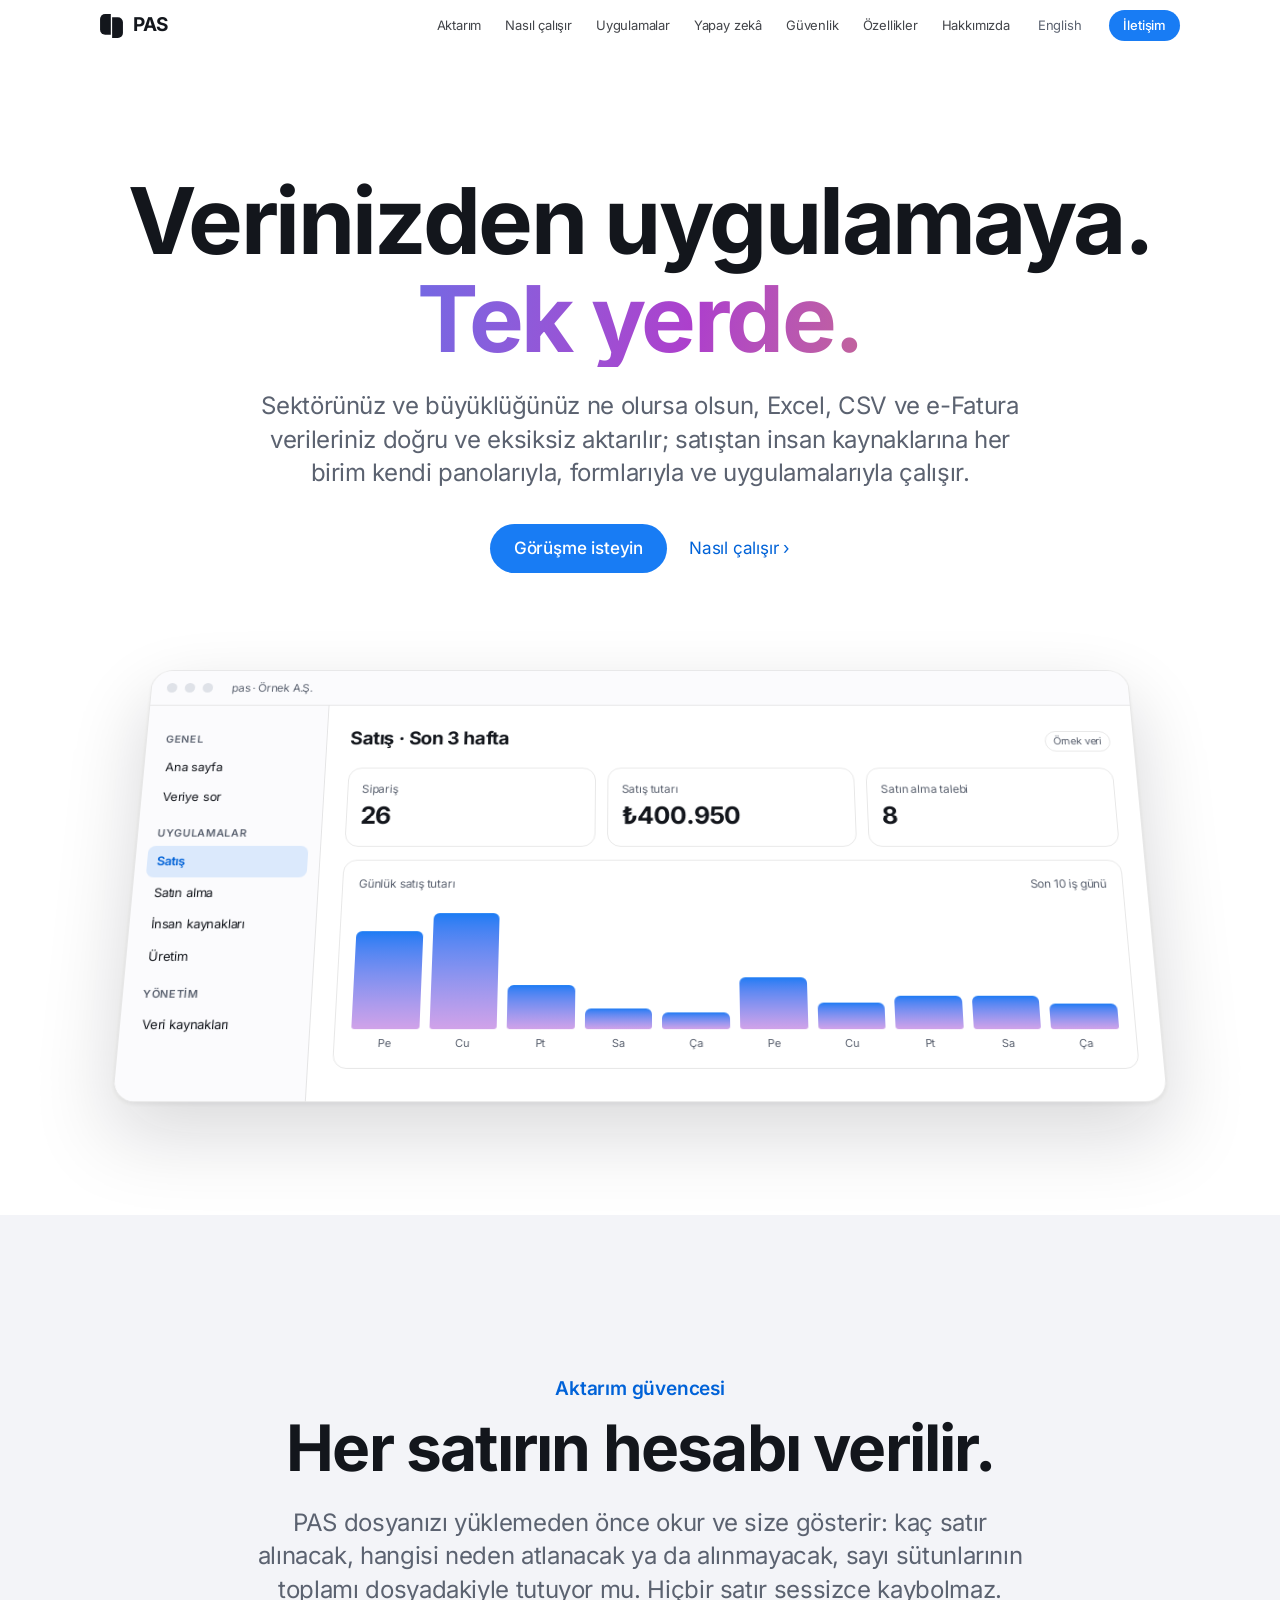
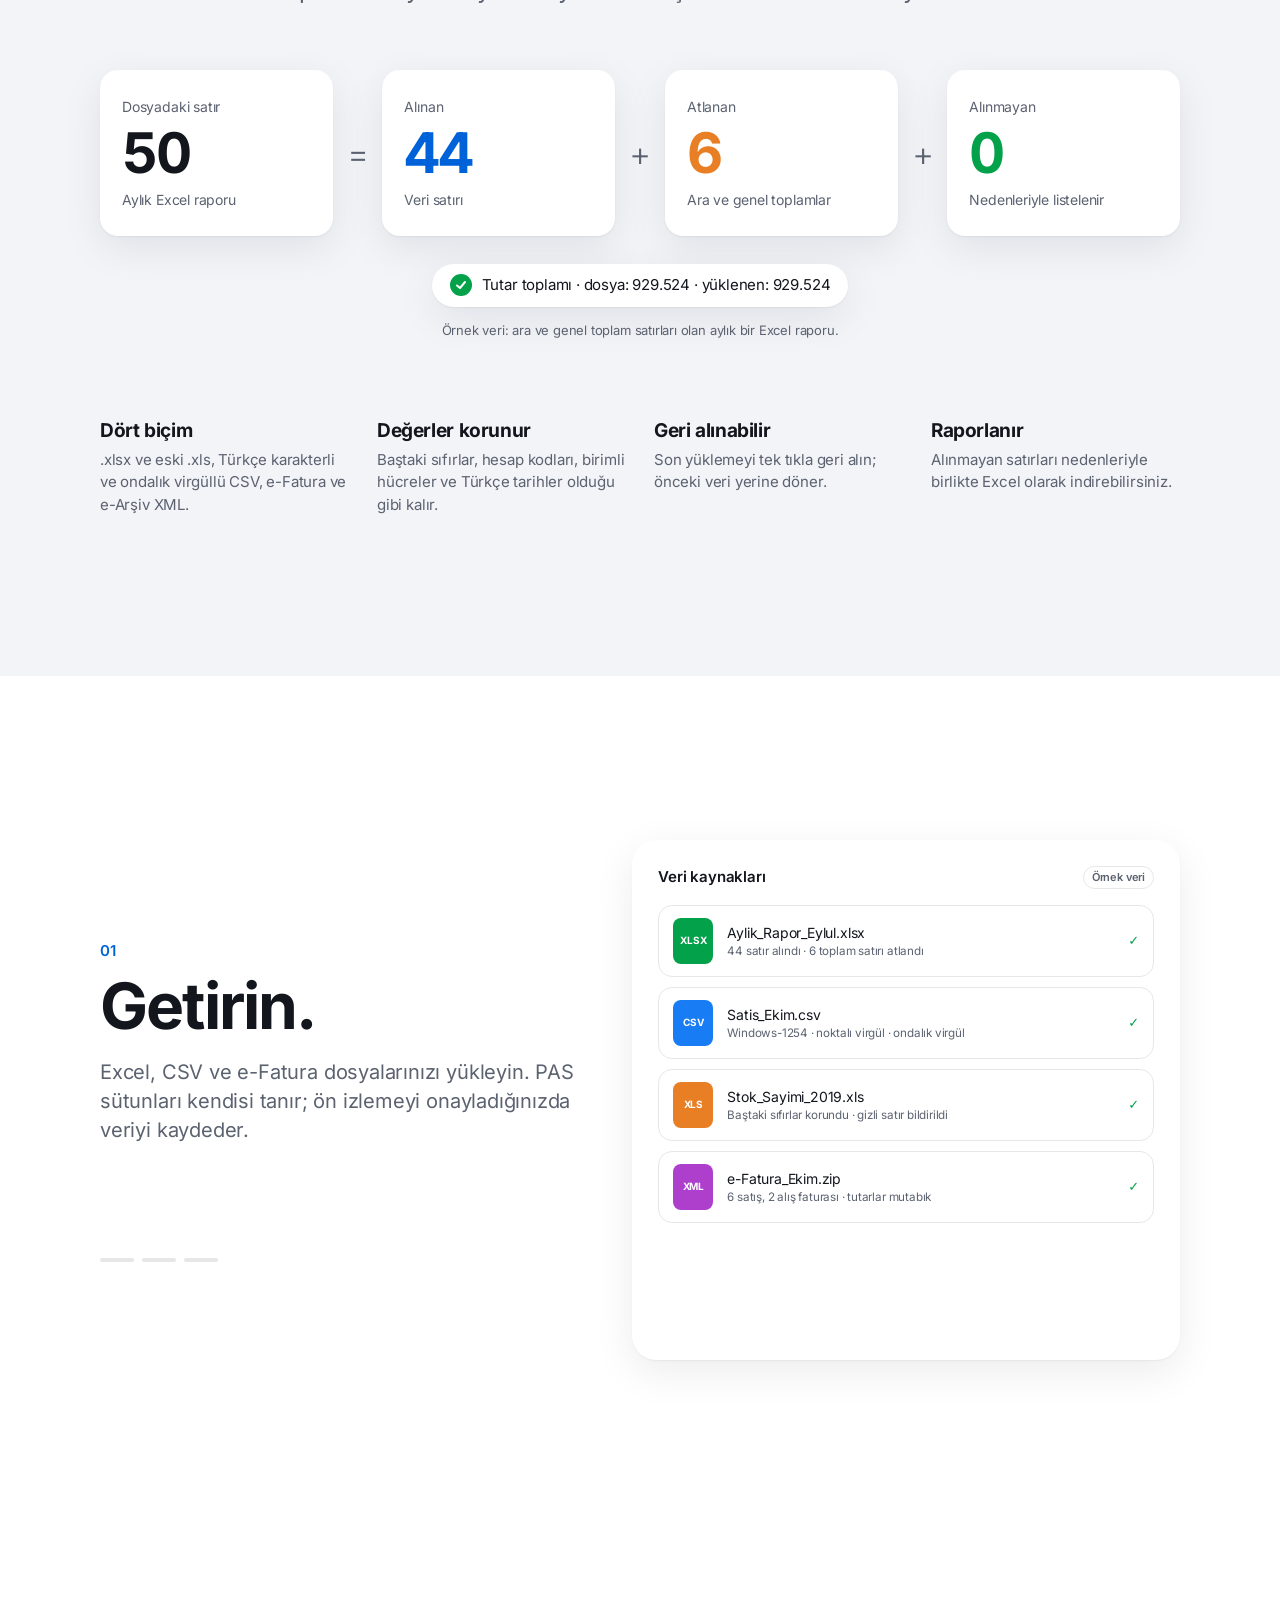
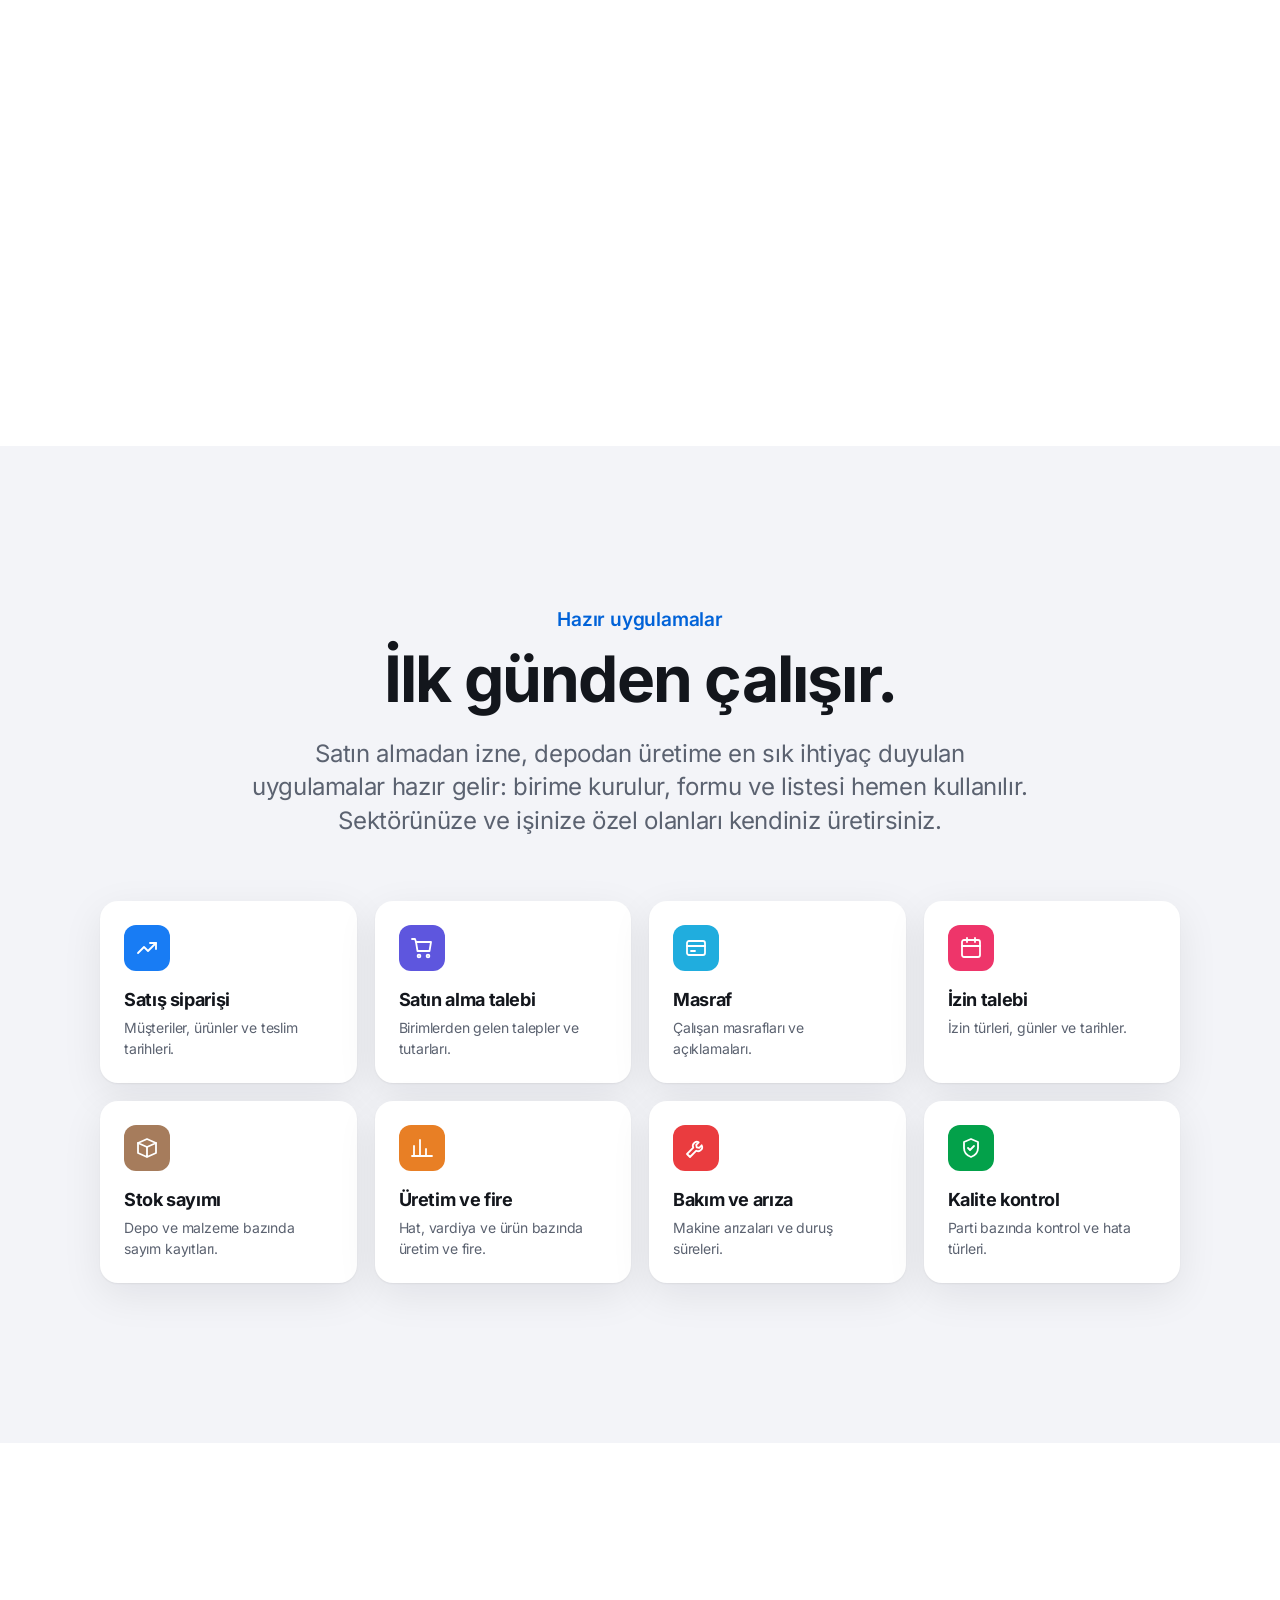
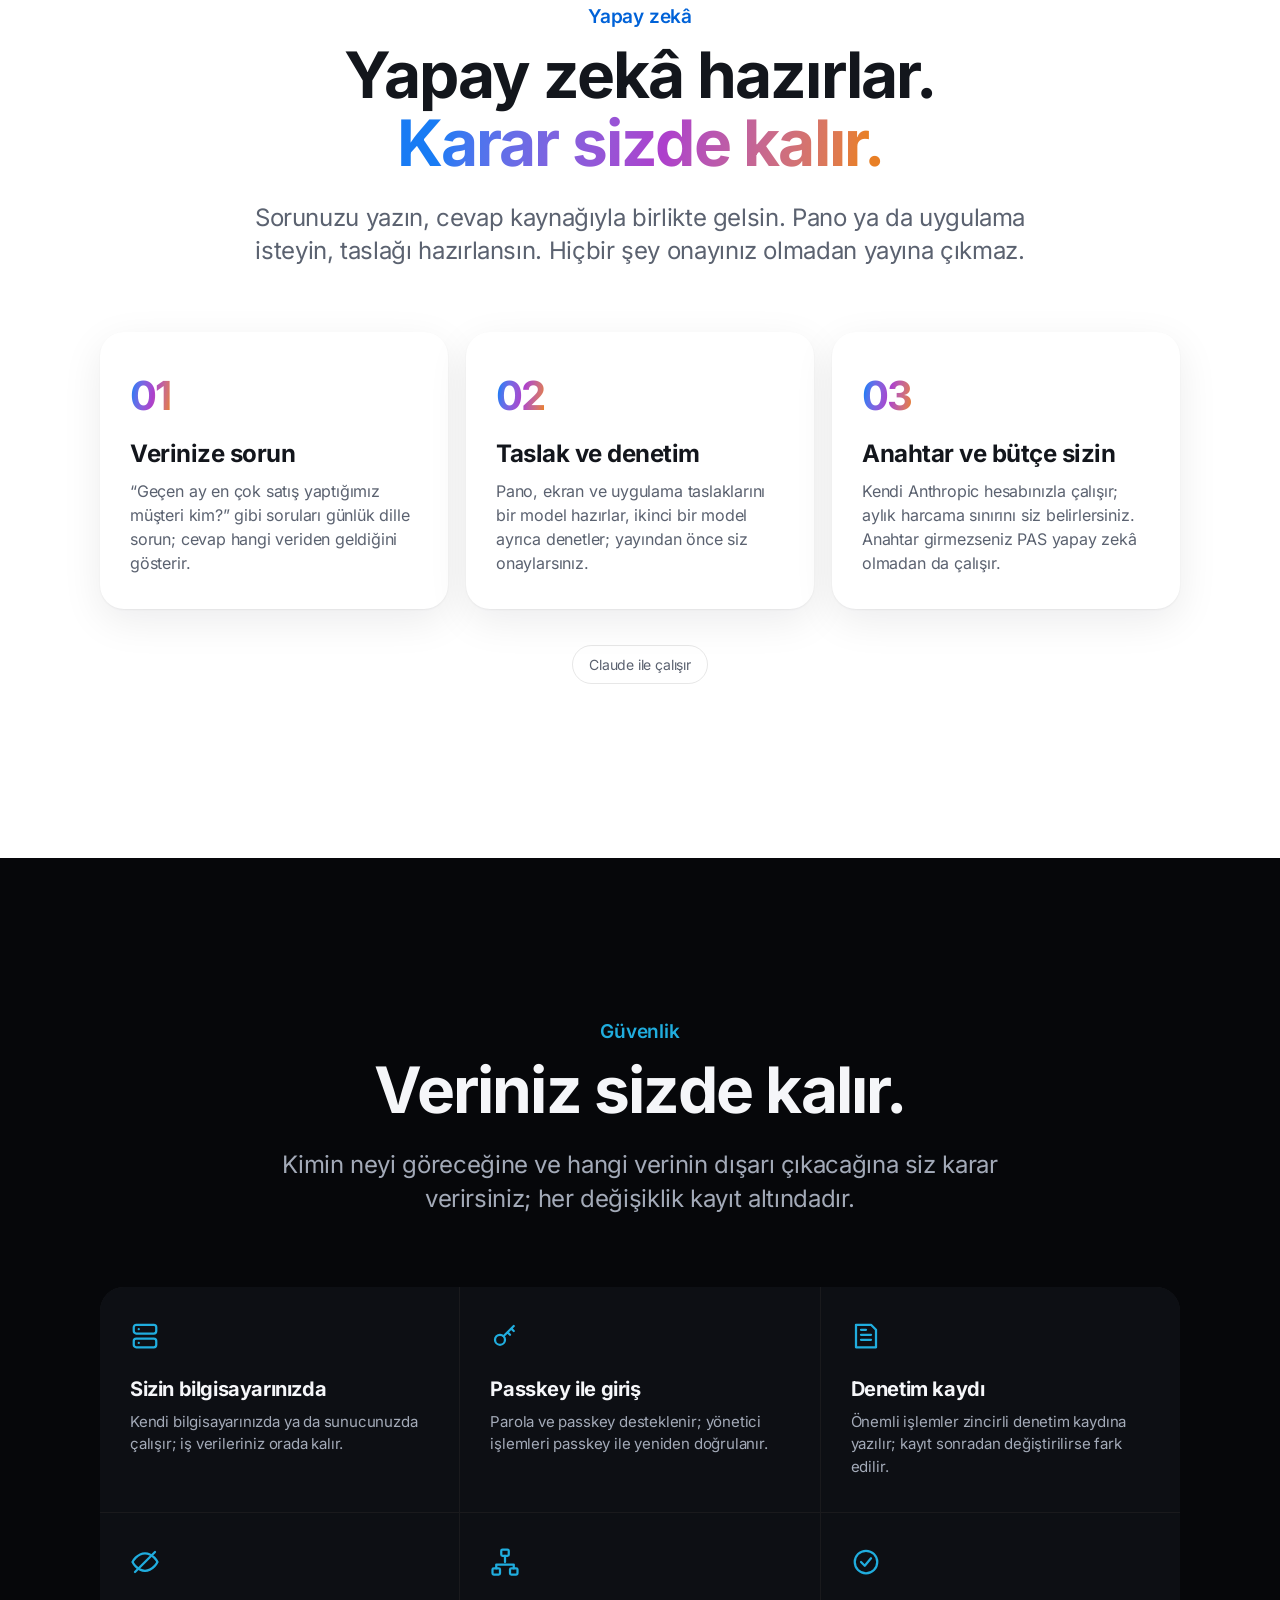
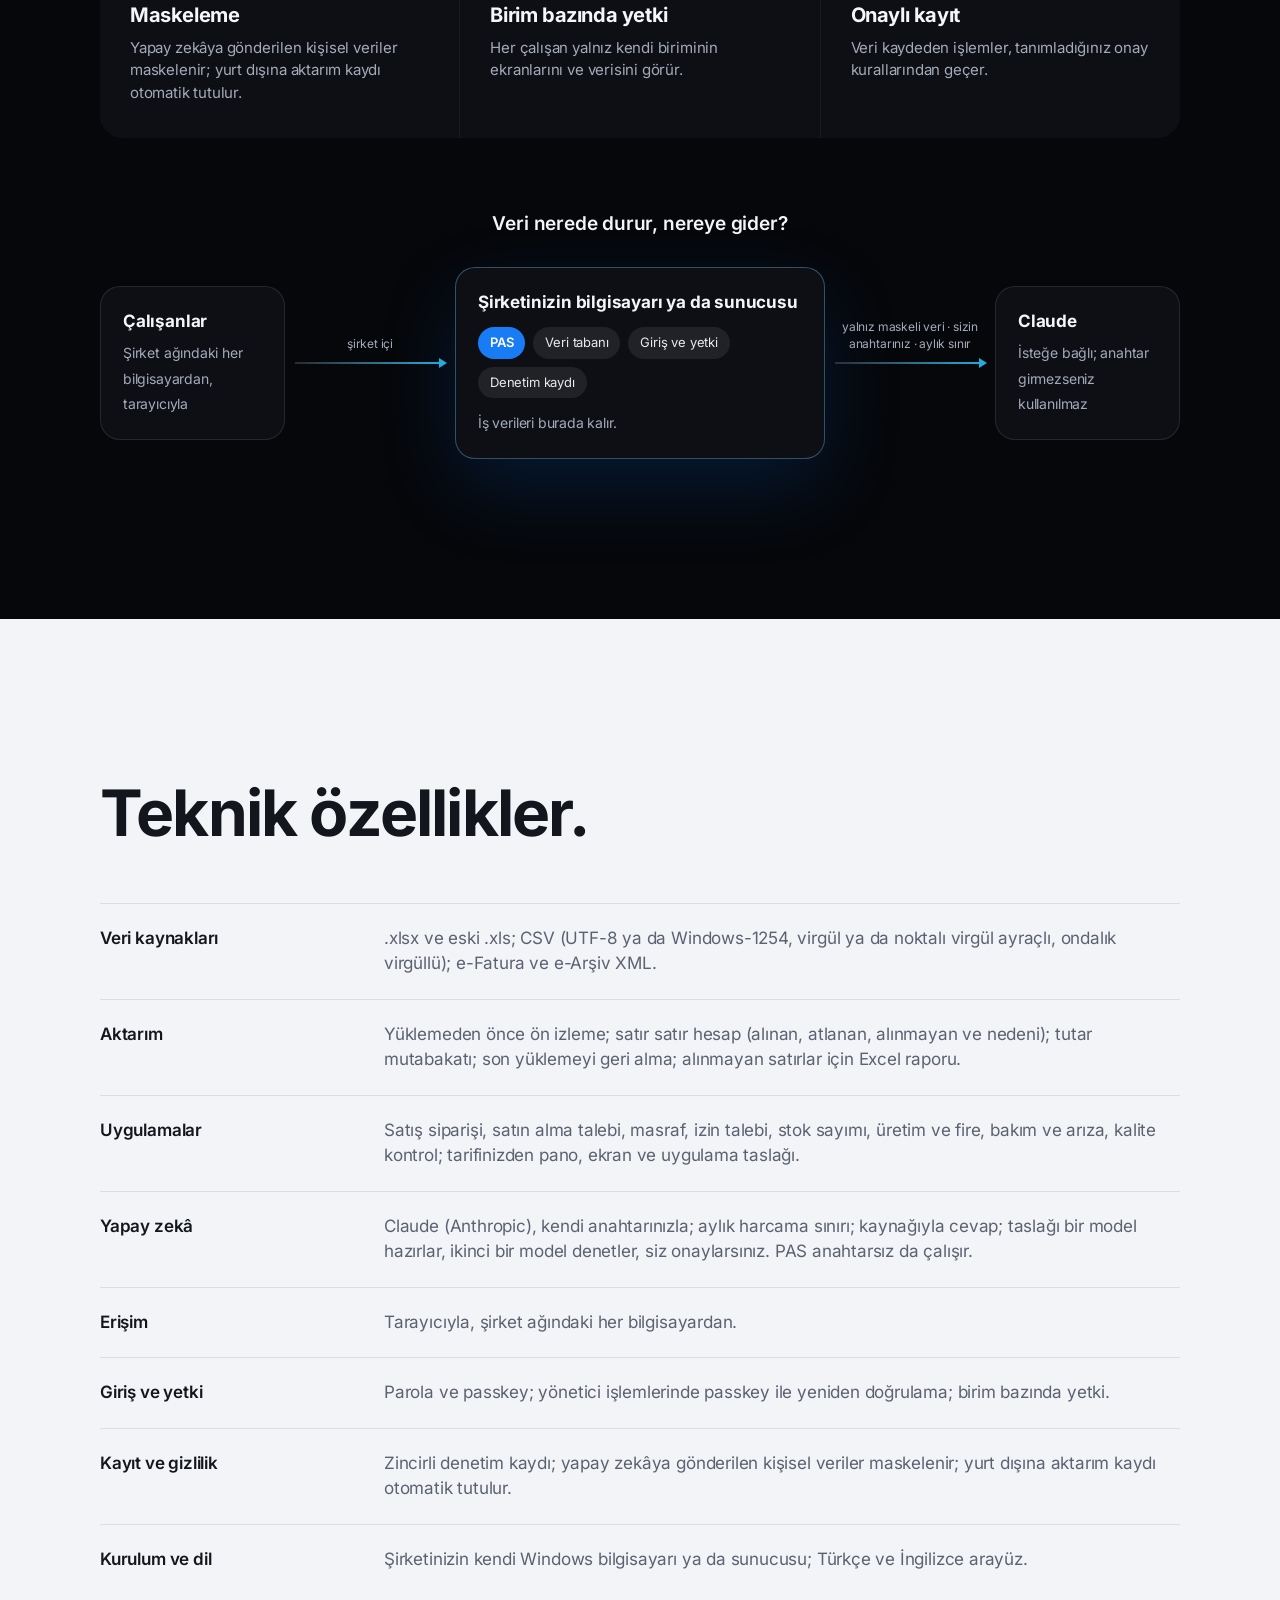
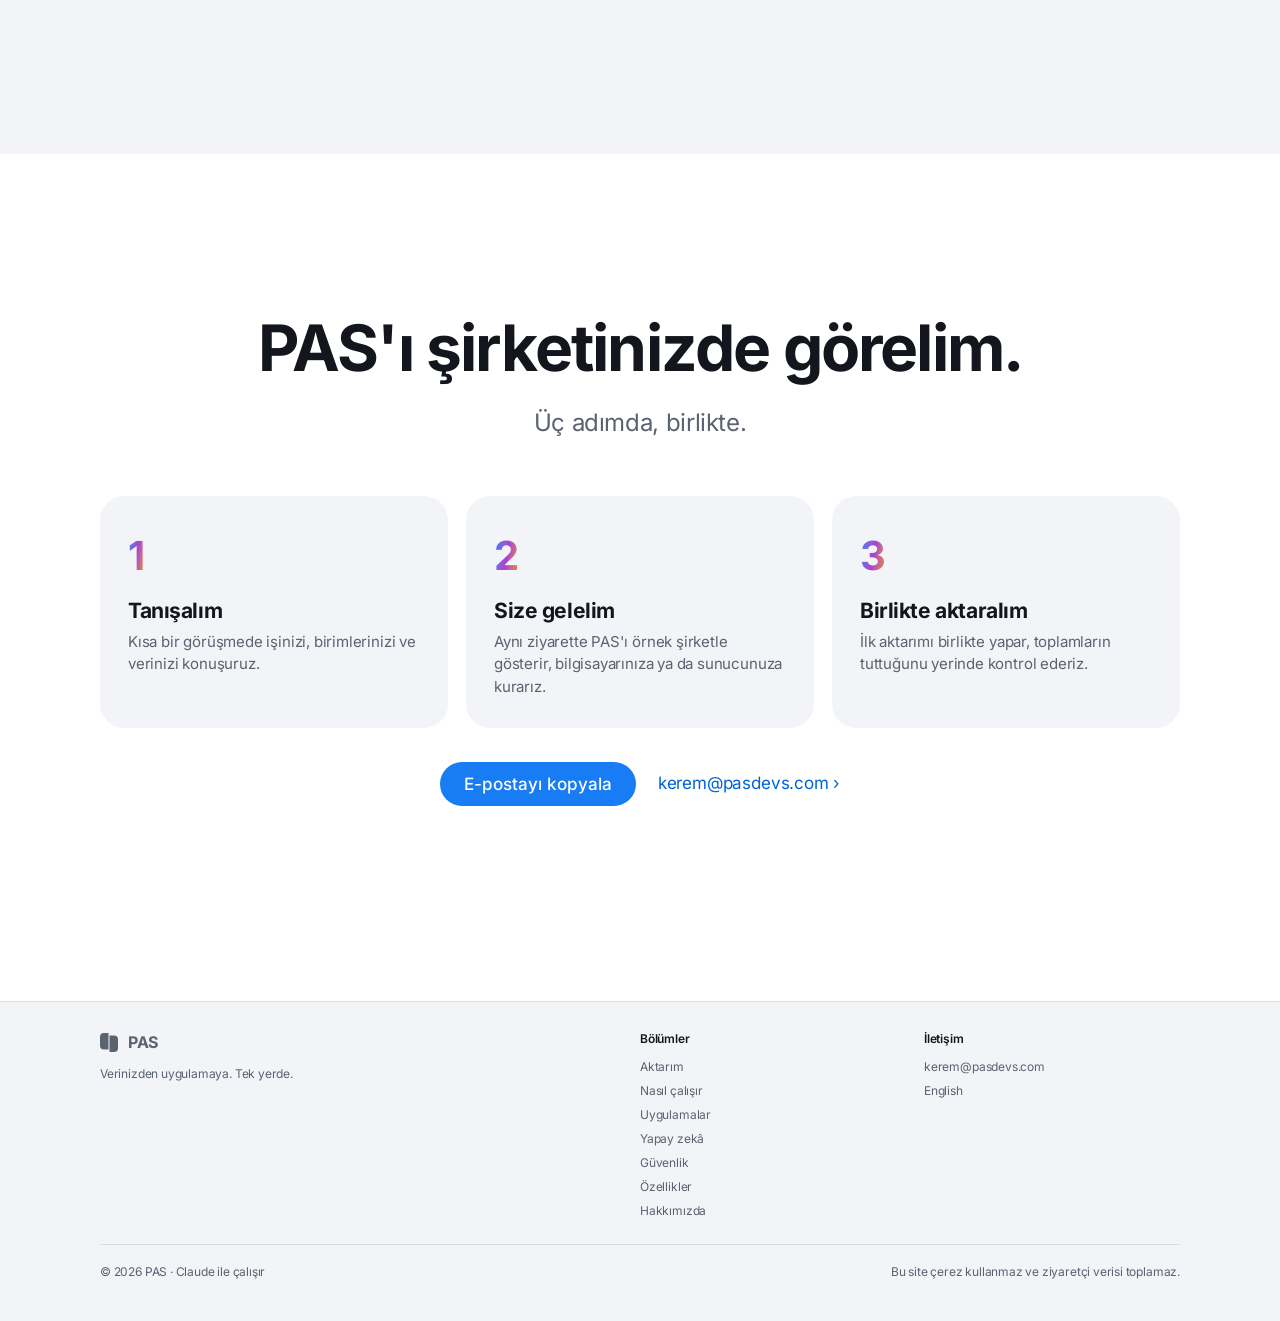
==== commit 646d55ca: "Site: Hakkımızda sayfası, tekrarlar kaldırıldı, dil düzeltmeleri - Hakkımızda ayrı sayfa (/hakkimizd" ====
--- a/index.html
+++ b/index.html
@@ -4,14 +4,14 @@
 <meta charset="utf-8">
 <meta name="viewport" content="width=device-width, initial-scale=1">
 <title>PAS — Verinizden uygulamaya</title>
-<meta name="description" content="PAS, her sektörden ve her ölçekte şirketin Excel, CSV ve e-Fatura verisini doğru ve eksiksiz aktarır; her birimin kendi panolarına, formlarına ve uygulamalarına dönüştürür. Kendi bilgisayarınızda ya da sunucunuzda çalışır.">
+<meta name="description" content="PAS, şirketinizin Excel, CSV ve e-Fatura verisini doğru ve eksiksiz aktarır; her birim için panolara, formlara ve uygulamalara dönüştürür. Kendi bilgisayarınızda ya da sunucunuzda çalışır.">
 <link rel="canonical" href="https://pasdevs.com/">
 <link rel="alternate" hreflang="tr" href="https://pasdevs.com/">
 <link rel="alternate" hreflang="en" href="https://pasdevs.com/en/">
 <link rel="alternate" hreflang="x-default" href="https://pasdevs.com/">
 <meta property="og:type" content="website">
 <meta property="og:title" content="PAS — Verinizden uygulamaya">
-<meta property="og:description" content="PAS, her sektörden ve her ölçekte şirketin Excel, CSV ve e-Fatura verisini doğru ve eksiksiz aktarır; her birimin kendi panolarına, formlarına ve uygulamalarına dönüştürür. Kendi bilgisayarınızda ya da sunucunuzda çalışır.">
+<meta property="og:description" content="PAS, şirketinizin Excel, CSV ve e-Fatura verisini doğru ve eksiksiz aktarır; her birim için panolara, formlara ve uygulamalara dönüştürür. Kendi bilgisayarınızda ya da sunucunuzda çalışır.">
 <meta property="og:url" content="https://pasdevs.com/">
 <meta property="og:image" content="https://pasdevs.com/assets/og.png">
 <meta property="og:image:width" content="1200">
@@ -22,8 +22,9 @@
 <link rel="icon" href="assets/simge-32.png" sizes="32x32" type="image/png">
 <link rel="apple-touch-icon" href="assets/apple-touch-icon.png">
 <link rel="preload" href="assets/fonts/inter-latin-wght-normal.woff2" as="font" type="font/woff2" crossorigin>
-<link rel="stylesheet" href="assets/site.css">
-<script src="assets/site.js" defer></script>
+<link rel="stylesheet" href="assets/site.css?v=6edd09432f">
+<script src="assets/site.js?v=21319dc199" defer></script>
+<script type="application/ld+json">{"@context":"https://schema.org","@type":"Organization","name":"PAS","url":"https://pasdevs.com/","logo":"https://pasdevs.com/assets/apple-touch-icon.png","email":"kerem@pasdevs.com","founder":{"@type":"Person","name":"Şamil Kerem Yapar"},"address":{"@type":"PostalAddress","addressLocality":"İstanbul","addressCountry":"TR"}}</script>
 </head>
 <body>
 <a class="atla" href="#icerik">İçeriğe geç</a>
@@ -41,6 +42,7 @@
       <a href="#yapay-zeka">Yapay zekâ</a>
       <a href="#guvenlik">Güvenlik</a>
       <a href="#ozellikler">Özellikler</a>
+      <a href="/hakkimizda/">Hakkımızda</a>
     </nav>
     <a class="dil" href="/en/" hreflang="en" lang="en">English</a>
     <a class="dugme-kucuk" href="#iletisim">İletişim</a>
@@ -49,12 +51,11 @@
 </header>
 
 <main id="icerik">
-
 <!-- açılış -->
 <section class="acilis">
   <div class="kap">
     <h1 class="belir"><span class="satir">Verinizden uygulamaya.</span><span class="satir renkli">Tek yerde.</span></h1>
-    <p class="giris belir" style="--i:2">Sektörünüz ve büyüklüğünüz ne olursa olsun: Excel'iniz, CSV'leriniz ve e-Faturalarınız doğru ve eksiksiz aktarılır; satıştan insan kaynaklarına her birimin kendi panolarına, formlarına ve uygulamalarına dönüşür.</p>
+    <p class="giris belir" style="--i:2">Sektörünüz ve büyüklüğünüz ne olursa olsun, Excel, CSV ve e-Fatura verileriniz doğru ve eksiksiz aktarılır; satıştan insan kaynaklarına her birim kendi panolarıyla, formlarıyla ve uygulamalarıyla çalışır.</p>
     <div class="dugmeler belir" style="--i:3">
       <a class="dugme" href="#iletisim">Görüşme isteyin</a>
       <a class="bag" href="#nasil">Nasıl çalışır</a>
@@ -105,96 +106,30 @@
   </div>
 </section>
 
-<!-- öne çıkanlar: yatay kaydırıcı -->
-<section class="bolum one-cikanlar" id="one-cikanlar" aria-labelledby="oc-baslik">
-  <div class="kap"><h2 class="belir" id="oc-baslik">Öne çıkanlara göz atın.</h2></div>
-  <div class="serit" tabindex="0" role="region" aria-roledescription="carousel" aria-label="Öne çıkanlar">
-    <article class="vitrin vitrin-aktarim" aria-roledescription="slide" aria-label="1 / 5">
-      <div class="vitrin-gorsel" aria-hidden="true">
-        <div class="buyuk-denklem"><b>50</b><i>=</i><b class="mavi">44</b><i>+</i><b class="turuncu">6</b><i>+</i><b class="yesil">0</b></div>
-        <small>Örnek veri</small>
-      </div>
-      <div class="vitrin-metin"><h3>Her satırın hesabı verilir.</h3><p>Dosyadaki her satır alındı, atlandı ya da nedeniyle alınmadı olarak sayılır; tutar toplamı dosyayla karşılaştırılır.</p></div>
-    </article>
-    <article class="vitrin vitrin-uygulama" aria-roledescription="slide" aria-label="2 / 5">
-      <div class="vitrin-gorsel" aria-hidden="true">
-        <div class="simge-bulutu">
-          <span class="simge" style="background:oklch(0.6 0.2 257)"><svg viewBox="0 0 24 24" fill="none" stroke="currentColor" stroke-width="1.8" stroke-linecap="round" stroke-linejoin="round" aria-hidden="true"><path d="M3 17 9 11l4 4 8-8"/><path d="M15 7h6v6"/></svg></span>
-          <span class="simge" style="background:oklch(0.54 0.2 280)"><svg viewBox="0 0 24 24" fill="none" stroke="currentColor" stroke-width="1.8" stroke-linecap="round" stroke-linejoin="round" aria-hidden="true"><path d="M6 6h15l-1.5 9h-12z"/><path d="M6 6 5 3H2"/><circle cx="9" cy="20" r="1.4"/><circle cx="18" cy="20" r="1.4"/></svg></span>
-          <span class="simge" style="background:oklch(0.7 0.13 228)"><svg viewBox="0 0 24 24" fill="none" stroke="currentColor" stroke-width="1.8" stroke-linecap="round" stroke-linejoin="round" aria-hidden="true"><rect x="3" y="5" width="18" height="14" rx="2"/><path d="M3 10h18M7 15h4"/></svg></span>
-          <span class="simge" style="background:oklch(0.63 0.22 10)"><svg viewBox="0 0 24 24" fill="none" stroke="currentColor" stroke-width="1.8" stroke-linecap="round" stroke-linejoin="round" aria-hidden="true"><rect x="3" y="4" width="18" height="17" rx="2"/><path d="M8 2v4M16 2v4M3 10h18"/></svg></span>
-          <span class="simge" style="background:oklch(0.62 0.07 58)"><svg viewBox="0 0 24 24" fill="none" stroke="currentColor" stroke-width="1.8" stroke-linecap="round" stroke-linejoin="round" aria-hidden="true"><path d="m3 7 9-4 9 4-9 4-9-4Z"/><path d="M3 7v10l9 4 9-4V7M12 11v10"/></svg></span>
-          <span class="simge" style="background:oklch(0.7 0.16 55)"><svg viewBox="0 0 24 24" fill="none" stroke="currentColor" stroke-width="1.8" stroke-linecap="round" stroke-linejoin="round" aria-hidden="true"><path d="M4 20V10M10 20V4M16 20v-7M22 20H2"/></svg></span>
-          <span class="simge" style="background:oklch(0.62 0.21 25)"><svg viewBox="0 0 24 24" fill="none" stroke="currentColor" stroke-width="1.8" stroke-linecap="round" stroke-linejoin="round" aria-hidden="true"><path d="M14.7 6.3a4 4 0 0 0-5.4 5.4L3 18l3 3 6.3-6.3a4 4 0 0 0 5.4-5.4l-2.5 2.5-2.5-.5-.5-2.5z"/></svg></span>
-          <span class="simge" style="background:oklch(0.62 0.17 150)"><svg viewBox="0 0 24 24" fill="none" stroke="currentColor" stroke-width="1.8" stroke-linecap="round" stroke-linejoin="round" aria-hidden="true"><path d="M12 3 5 6v6c0 4.5 3 7.5 7 9 4-1.5 7-4.5 7-9V6z"/><path d="m9 12 2 2 4-4"/></svg></span>
-        </div>
-      </div>
-      <div class="vitrin-metin"><h3>Hazır uygulamalar, tek tıkla.</h3><p>Satıştan insan kaynaklarına sık kullanılan uygulamalar birime kurulur ve hemen kullanılır.</p></div>
-    </article>
-    <article class="vitrin vitrin-sor" aria-roledescription="slide" aria-label="3 / 5">
-      <div class="vitrin-gorsel" aria-hidden="true">
-        <div class="balon soru">Geçen ay en çok satış yaptığımız müşteri kim?</div>
-        <div class="balon cevap"><span class="cizgi"></span><span class="cizgi kisa"></span><small>Cevap, kaynağıyla birlikte</small></div>
-      </div>
-      <div class="vitrin-metin"><h3>Verinize sorun.</h3><p>Doğal dille sorun; cevap hangi veriden geldiğini gösterir.</p></div>
-    </article>
-    <article class="vitrin vitrin-guvenlik" aria-roledescription="slide" aria-label="4 / 5">
-      <div class="vitrin-gorsel" aria-hidden="true"><span class="kalkan"><svg viewBox="0 0 24 24" fill="none" stroke="currentColor" stroke-width="1.8" stroke-linecap="round" stroke-linejoin="round" aria-hidden="true"><rect x="3" y="3" width="18" height="7" rx="2"/><rect x="3" y="14" width="18" height="7" rx="2"/><path d="M7 6.5h.01M7 17.5h.01"/></svg></span></div>
-      <div class="vitrin-metin"><h3>Veriniz sizde kalır.</h3><p>PAS şirketinizin kendi bilgisayarında ya da sunucusunda çalışır; iş verisi orada tutulur.</p></div>
-    </article>
-    <article class="vitrin vitrin-birim" aria-roledescription="slide" aria-label="5 / 5">
-      <div class="vitrin-gorsel" aria-hidden="true">
-        <div class="birimler">
-          <div style="background:linear-gradient(160deg,oklch(0.6 0.2 257),oklch(0.52 0.2 265))"><b>Satış</b><span>Siparişler ve faturalar</span></div>
-          <div style="background:linear-gradient(160deg,oklch(0.62 0.17 150),oklch(0.55 0.15 165))"><b>İnsan kaynakları</b><span>İzin ve masraf</span></div>
-          <div style="background:linear-gradient(160deg,oklch(0.7 0.16 55),oklch(0.62 0.18 40))"><b>Üretim</b><span>İş emirleri ve fire</span></div>
-        </div>
-      </div>
-      <div class="vitrin-metin"><h3>Herkes kendi işini görür.</h3><p>Her birim yalnız kendi ekranlarını, formlarını ve verisini görür.</p></div>
-    </article>
-  </div>
-  <div class="kap serit-denetim">
-    <div class="noktalar">
-      <button type="button" aria-label="Öne çıkana git: 1"></button>
-      <button type="button" aria-label="Öne çıkana git: 2"></button>
-      <button type="button" aria-label="Öne çıkana git: 3"></button>
-      <button type="button" aria-label="Öne çıkana git: 4"></button>
-      <button type="button" aria-label="Öne çıkana git: 5"></button>
-    </div>
-    <button class="oynat" type="button" data-duraklat="Kaydırmayı duraklat" data-oynat="Kaydırmayı başlat" aria-label="Kaydırmayı duraklat"><span></span></button>
-  </div>
-  <div class="kap rakamlar">
-    <div class="belir" style="--i:0"><strong class="renkli">4</strong><p>dosya biçimi: .xlsx, .xls, CSV ve e-Fatura XML</p></div>
-    <div class="belir" style="--i:1"><strong class="renkli">0</strong><p>sessiz kayıp: her satırın hesabı verilir</p></div>
-    <div class="belir" style="--i:2"><strong class="renkli">2</strong><p>model: biri taslağı hazırlar, öbürü denetler</p></div>
-    <div class="belir" style="--i:3"><strong class="renkli">2</strong><p>dil: Türkçe ve İngilizce</p></div>
-  </div>
-</section>
-
 <!-- aktarım güvencesi -->
 <section class="bolum gri ortali" id="aktarim">
   <div class="kap">
     <p class="ust-baslik belir">Aktarım güvencesi</p>
     <h2 class="belir" style="--i:1">Her satırın hesabı verilir.</h2>
-    <p class="giris belir" style="--i:2">PAS dosyanızı yüklemeden önce okur ve size gösterir: kaç satır alındı, hangisi neden atlandı ya da alınmadı, sayı sütunlarının toplamı dosyadakiyle tutuyor mu. Sessiz kayıp yok.</p>
+    <p class="giris belir" style="--i:2">PAS dosyanızı yüklemeden önce okur ve size gösterir: kaç satır alınacak, hangisi neden atlanacak ya da alınmayacak, sayı sütunlarının toplamı dosyadakiyle tutuyor mu. Hiçbir satır sessizce kaybolmaz.</p>
     <div class="denklem" data-gozle>
       <div class="kutu belir" style="--i:0"><small>Dosyadaki satır</small><strong data-say="50">0</strong><p>Aylık Excel raporu</p></div>
       <span class="isaret belir" style="--i:1">=</span>
       <div class="kutu mavi belir" style="--i:2"><small>Alınan</small><strong data-say="44">0</strong><p>Veri satırı</p></div>
       <span class="isaret belir" style="--i:3">+</span>
-      <div class="kutu turuncu belir" style="--i:4"><small>Atlanan</small><strong data-say="6">0</strong><p>Ara ve genel toplam</p></div>
+      <div class="kutu turuncu belir" style="--i:4"><small>Atlanan</small><strong data-say="6">0</strong><p>Ara ve genel toplamlar</p></div>
       <span class="isaret belir" style="--i:5">+</span>
-      <div class="kutu yesil belir" style="--i:6"><small>Alınmayan</small><strong data-say="0">0</strong><p>Nedeniyle listelenir</p></div>
+      <div class="kutu yesil belir" style="--i:6"><small>Alınmayan</small><strong data-say="0">0</strong><p>Nedenleriyle listelenir</p></div>
     </div>
     <div class="belir" style="--i:7">
-      <p class="mutabakat"><span class="tik"><svg width="12" height="12" viewBox="0 0 12 12" aria-hidden="true"><path d="M2 6.5 5 9l5-6" fill="none" stroke="#fff" stroke-width="2" stroke-linecap="round" stroke-linejoin="round"/></svg></span>Tutar toplamı: dosyada 929.524 · yüklenen 929.524</p>
-      <p class="dipnot">Örnek veri: örnek şirketin ara ve genel toplam satırlı aylık Excel raporu.</p>
+      <p class="mutabakat"><span class="tik"><svg width="12" height="12" viewBox="0 0 12 12" aria-hidden="true"><path d="M2 6.5 5 9l5-6" fill="none" stroke="#fff" stroke-width="2" stroke-linecap="round" stroke-linejoin="round"/></svg></span>Tutar toplamı · dosya: 929.524 · yüklenen: 929.524</p>
+      <p class="dipnot">Örnek veri: ara ve genel toplam satırları olan aylık bir Excel raporu.</p>
     </div>
     <div class="ozellikler">
       <div class="belir" style="--i:0"><h3>Dört biçim</h3><p>.xlsx ve eski .xls, Türkçe karakterli ve ondalık virgüllü CSV, e-Fatura ve e-Arşiv XML.</p></div>
-      <div class="belir" style="--i:1"><h3>Değer korunur</h3><p>Baştaki sıfır, hesap kodu, birimli hücre ve Türkçe tarih olduğu gibi kalır.</p></div>
+      <div class="belir" style="--i:1"><h3>Değerler korunur</h3><p>Baştaki sıfırlar, hesap kodları, birimli hücreler ve Türkçe tarihler olduğu gibi kalır.</p></div>
       <div class="belir" style="--i:2"><h3>Geri alınabilir</h3><p>Son yüklemeyi tek tıkla geri alın; önceki veri yerine döner.</p></div>
-      <div class="belir" style="--i:3"><h3>Raporlanır</h3><p>Alınmayan satırlar nedenleriyle Excel olarak indirilir.</p></div>
+      <div class="belir" style="--i:3"><h3>Raporlanır</h3><p>Alınmayan satırları nedenleriyle birlikte Excel olarak indirebilirsiniz.</p></div>
     </div>
   </div>
 </section>
@@ -204,9 +139,9 @@
   <div class="anlatim-sahne">
     <div>
       <div class="adimlar">
-        <div class="adim etkin"><span class="no">01</span><h2>Getirin.</h2><p>Excel, CSV ve e-Fatura dosyalarınızı yükleyin. PAS sütunları tanır, ön izlemede her satırın hesabını verir; onaylayınca yazar.</p></div>
-        <div class="adim"><span class="no">02</span><h2>Kurun ya da üretin.</h2><p>Hazır uygulamaları tek tıkla birime kurun. İhtiyacınız farklıysa yazın: PAS pano, ekran ya da uygulama taslağını hazırlasın.</p></div>
-        <div class="adim"><span class="no">03</span><h2>Herkes kendi işini görsün.</h2><p>Her birim kendi ekranlarını, formlarını ve raporlarını görür. Yetkiler birim birim; kimin neyi değiştirdiği kayıtlı.</p></div>
+        <div class="adim etkin"><span class="no">01</span><h2>Getirin.</h2><p>Excel, CSV ve e-Fatura dosyalarınızı yükleyin. PAS sütunları kendisi tanır; ön izlemeyi onayladığınızda veriyi kaydeder.</p></div>
+        <div class="adim"><span class="no">02</span><h2>Kurun ya da üretin.</h2><p>Hazır uygulamaları tek tıkla birimlerinize kurun. Farklı bir ihtiyacınız varsa tarif edin; PAS pano, ekran ya da uygulama taslağını hazırlasın.</p></div>
+        <div class="adim"><span class="no">03</span><h2>Herkes kendi işini görsün.</h2><p>Her birim yalnız kendi ekranlarını, formlarını ve raporlarını görür. Yetkiler birim bazında verilir; kimin neyi değiştirdiği kaydedilir.</p></div>
       </div>
       <div class="ilerleme" aria-hidden="true"><i></i><i></i><i></i></div>
     </div>
@@ -216,7 +151,7 @@
         <div class="dosyalar">
           <div class="dosya"><span class="tur" style="background:oklch(0.62 0.17 150)">XLSX</span><div>Aylik_Rapor_Eylul.xlsx<small>44 satır alındı · 6 toplam satırı atlandı</small></div><span class="durum">✓</span></div>
           <div class="dosya"><span class="tur" style="background:oklch(0.6 0.2 257)">CSV</span><div>Satis_Ekim.csv<small>Windows-1254 · noktalı virgül · ondalık virgül</small></div><span class="durum">✓</span></div>
-          <div class="dosya"><span class="tur" style="background:oklch(0.7 0.16 55)">XLS</span><div>Stok_Sayimi_2019.xls<small>Baştaki sıfır korundu · gizli satır bildirildi</small></div><span class="durum">✓</span></div>
+          <div class="dosya"><span class="tur" style="background:oklch(0.7 0.16 55)">XLS</span><div>Stok_Sayimi_2019.xls<small>Baştaki sıfırlar korundu · gizli satır bildirildi</small></div><span class="durum">✓</span></div>
           <div class="dosya"><span class="tur" style="background:oklch(0.58 0.22 318)">XML</span><div>e-Fatura_Ekim.zip<small>6 satış, 2 alış faturası · tutarlar mutabık</small></div><span class="durum">✓</span></div>
         </div>
       </div>
@@ -236,7 +171,6 @@
           <div style="background:linear-gradient(160deg,oklch(0.62 0.17 150),oklch(0.55 0.15 165))"><b>İnsan kaynakları</b><span>İzin ve masraf</span></div>
           <div style="background:linear-gradient(160deg,oklch(0.7 0.16 55),oklch(0.62 0.18 40))"><b>Üretim</b><span>İş emirleri ve fire</span></div>
         </div>
-        <p class="dipnot">Her birim yalnız kendi verisini görür.</p>
       </div>
     </div>
   </div>
@@ -247,9 +181,9 @@
   <div class="kap">
     <p class="ust-baslik belir">Hazır uygulamalar</p>
     <h2 class="belir" style="--i:1">İlk günden çalışır.</h2>
-    <p class="giris belir" style="--i:2">Satıştan insan kaynaklarına, depodan üretime sık ihtiyaç duyulan uygulamalar hazır gelir: birime kurulur, formu ve listesi hemen kullanılır. Sektörünüze ve işinize özel olanı kendiniz üretirsiniz.</p>
+    <p class="giris belir" style="--i:2">Satın almadan izne, depodan üretime en sık ihtiyaç duyulan uygulamalar hazır gelir: birime kurulur, formu ve listesi hemen kullanılır. Sektörünüze ve işinize özel olanları kendiniz üretirsiniz.</p>
     <div class="izgara">
-      <div class="uygulama belir" style="--i:0"><span class="simge" style="background:oklch(0.6 0.2 257)"><svg viewBox="0 0 24 24" fill="none" stroke="currentColor" stroke-width="1.8" stroke-linecap="round" stroke-linejoin="round" aria-hidden="true"><path d="M3 17 9 11l4 4 8-8"/><path d="M15 7h6v6"/></svg></span><h3>Satış siparişi</h3><p>Müşteri, ürün ve teslim tarihleri.</p></div>
+      <div class="uygulama belir" style="--i:0"><span class="simge" style="background:oklch(0.6 0.2 257)"><svg viewBox="0 0 24 24" fill="none" stroke="currentColor" stroke-width="1.8" stroke-linecap="round" stroke-linejoin="round" aria-hidden="true"><path d="M3 17 9 11l4 4 8-8"/><path d="M15 7h6v6"/></svg></span><h3>Satış siparişi</h3><p>Müşteriler, ürünler ve teslim tarihleri.</p></div>
       <div class="uygulama belir" style="--i:1"><span class="simge" style="background:oklch(0.54 0.2 280)"><svg viewBox="0 0 24 24" fill="none" stroke="currentColor" stroke-width="1.8" stroke-linecap="round" stroke-linejoin="round" aria-hidden="true"><path d="M6 6h15l-1.5 9h-12z"/><path d="M6 6 5 3H2"/><circle cx="9" cy="20" r="1.4"/><circle cx="18" cy="20" r="1.4"/></svg></span><h3>Satın alma talebi</h3><p>Birimlerden gelen talepler ve tutarları.</p></div>
       <div class="uygulama belir" style="--i:2"><span class="simge" style="background:oklch(0.7 0.13 228)"><svg viewBox="0 0 24 24" fill="none" stroke="currentColor" stroke-width="1.8" stroke-linecap="round" stroke-linejoin="round" aria-hidden="true"><rect x="3" y="5" width="18" height="14" rx="2"/><path d="M3 10h18M7 15h4"/></svg></span><h3>Masraf</h3><p>Çalışan masrafları ve açıklamaları.</p></div>
       <div class="uygulama belir" style="--i:3"><span class="simge" style="background:oklch(0.63 0.22 10)"><svg viewBox="0 0 24 24" fill="none" stroke="currentColor" stroke-width="1.8" stroke-linecap="round" stroke-linejoin="round" aria-hidden="true"><rect x="3" y="4" width="18" height="17" rx="2"/><path d="M8 2v4M16 2v4M3 10h18"/></svg></span><h3>İzin talebi</h3><p>İzin türleri, günler ve tarihler.</p></div>
@@ -265,12 +199,12 @@
 <section class="bolum ortali" id="yapay-zeka">
   <div class="kap">
     <p class="ust-baslik belir">Yapay zekâ</p>
-    <h2 class="belir" style="--i:1">Yapay zekâ çalışır.<br><span class="renkli">Karar sizde kalır.</span></h2>
-    <p class="giris belir" style="--i:2">Sorunuzu yazın, cevabı kaynağıyla gelsin. Pano ya da uygulama isteyin, taslağı hazırlansın. Hiçbir şey onayınız olmadan yayına çıkmaz.</p>
+    <h2 class="belir" style="--i:1">Yapay zekâ hazırlar.<br><span class="renkli">Karar sizde kalır.</span></h2>
+    <p class="giris belir" style="--i:2">Sorunuzu yazın, cevap kaynağıyla birlikte gelsin. Pano ya da uygulama isteyin, taslağı hazırlansın. Hiçbir şey onayınız olmadan yayına çıkmaz.</p>
     <div class="kartlar">
-      <div class="kart belir" style="--i:0"><span class="no renkli">01</span><h3>Veriye sorun</h3><p>“Geçen ay en çok satış yaptığımız müşteri kim?” gibi soruları doğal dille sorun; cevap hangi veriden geldiğini gösterir.</p></div>
-      <div class="kart belir" style="--i:1"><span class="no renkli">02</span><h3>Taslak ve denetim</h3><p>Pano, ekran ve uygulama taslağını bir model hazırlar, ikinci bir model ayrıca denetler; yayından önce siz onaylarsınız.</p></div>
-      <div class="kart belir" style="--i:2"><span class="no renkli">03</span><h3>Anahtar ve bütçe sizin</h3><p>Kendi Anthropic hesabınızla çalışır, aylık harcama tavanını siz koyarsınız. Anahtar girmezseniz PAS yapay zekâsız da çalışır.</p></div>
+      <div class="kart belir" style="--i:0"><span class="no renkli">01</span><h3>Verinize sorun</h3><p>“Geçen ay en çok satış yaptığımız müşteri kim?” gibi soruları günlük dille sorun; cevap hangi veriden geldiğini gösterir.</p></div>
+      <div class="kart belir" style="--i:1"><span class="no renkli">02</span><h3>Taslak ve denetim</h3><p>Pano, ekran ve uygulama taslaklarını bir model hazırlar, ikinci bir model ayrıca denetler; yayından önce siz onaylarsınız.</p></div>
+      <div class="kart belir" style="--i:2"><span class="no renkli">03</span><h3>Anahtar ve bütçe sizin</h3><p>Kendi Anthropic hesabınızla çalışır; aylık harcama sınırını siz belirlersiniz. Anahtar girmezseniz PAS yapay zekâ olmadan da çalışır.</p></div>
     </div>
     <p class="rozet belir">Claude ile çalışır</p>
   </div>
@@ -281,26 +215,26 @@
   <div class="kap">
     <p class="ust-baslik belir">Güvenlik</p>
     <h2 class="belir" style="--i:1">Veriniz sizde kalır.</h2>
-    <p class="giris belir" style="--i:2">PAS şirketinizin kendi bilgisayarına ya da sunucusuna kurulur. Kimin neyi gördüğünü ve değiştirdiğini siz belirlersiniz.</p>
+    <p class="giris belir" style="--i:2">Kimin neyi göreceğine ve hangi verinin dışarı çıkacağına siz karar verirsiniz; her değişiklik kayıt altındadır.</p>
     <div class="guvence">
-      <div class="belir" style="--i:0"><svg viewBox="0 0 24 24" fill="none" stroke="currentColor" stroke-width="1.8" stroke-linecap="round" stroke-linejoin="round" aria-hidden="true"><rect x="3" y="3" width="18" height="7" rx="2"/><rect x="3" y="14" width="18" height="7" rx="2"/><path d="M7 6.5h.01M7 17.5h.01"/></svg><h3>Sizin bilgisayarınızda</h3><p>Kendi bilgisayarınızda ya da sunucunuzda çalışır; iş verisi orada tutulur.</p></div>
-      <div class="belir" style="--i:1"><svg viewBox="0 0 24 24" fill="none" stroke="currentColor" stroke-width="1.8" stroke-linecap="round" stroke-linejoin="round" aria-hidden="true"><circle cx="8" cy="15" r="4"/><path d="m10.8 12.2 8.2-8.2M17 6l2 2M14 9l2 2"/></svg><h3>Passkey ile giriş</h3><p>Parola ve passkey; yönetici işlemlerinde passkey ile yeniden doğrulama.</p></div>
-      <div class="belir" style="--i:2"><svg viewBox="0 0 24 24" fill="none" stroke="currentColor" stroke-width="1.8" stroke-linecap="round" stroke-linejoin="round" aria-hidden="true"><path d="M8 3h8l4 4v14H4V3z"/><path d="M8 11h8M8 15h8M8 7h4"/></svg><h3>Denetim kaydı</h3><p>Önemli işlemler zincirli denetim kaydına yazılır; sonradan yapılan değişiklik fark edilir.</p></div>
-      <div class="belir" style="--i:3"><svg viewBox="0 0 24 24" fill="none" stroke="currentColor" stroke-width="1.8" stroke-linecap="round" stroke-linejoin="round" aria-hidden="true"><path d="M2 12s3.5-7 10-7 10 7 10 7-3.5 7-10 7S2 12 2 12z"/><path d="M4 20 20 4"/></svg><h3>Maskeleme</h3><p>Yapay zekâya giden kişisel veri maskelenir; yurt dışı aktarım kaydı kendiliğinden tutulur.</p></div>
+      <div class="belir" style="--i:0"><svg viewBox="0 0 24 24" fill="none" stroke="currentColor" stroke-width="1.8" stroke-linecap="round" stroke-linejoin="round" aria-hidden="true"><rect x="3" y="3" width="18" height="7" rx="2"/><rect x="3" y="14" width="18" height="7" rx="2"/><path d="M7 6.5h.01M7 17.5h.01"/></svg><h3>Sizin bilgisayarınızda</h3><p>Kendi bilgisayarınızda ya da sunucunuzda çalışır; iş verileriniz orada kalır.</p></div>
+      <div class="belir" style="--i:1"><svg viewBox="0 0 24 24" fill="none" stroke="currentColor" stroke-width="1.8" stroke-linecap="round" stroke-linejoin="round" aria-hidden="true"><circle cx="8" cy="15" r="4"/><path d="m10.8 12.2 8.2-8.2M17 6l2 2M14 9l2 2"/></svg><h3>Passkey ile giriş</h3><p>Parola ve passkey desteklenir; yönetici işlemleri passkey ile yeniden doğrulanır.</p></div>
+      <div class="belir" style="--i:2"><svg viewBox="0 0 24 24" fill="none" stroke="currentColor" stroke-width="1.8" stroke-linecap="round" stroke-linejoin="round" aria-hidden="true"><path d="M8 3h8l4 4v14H4V3z"/><path d="M8 11h8M8 15h8M8 7h4"/></svg><h3>Denetim kaydı</h3><p>Önemli işlemler zincirli denetim kaydına yazılır; kayıt sonradan değiştirilirse fark edilir.</p></div>
+      <div class="belir" style="--i:3"><svg viewBox="0 0 24 24" fill="none" stroke="currentColor" stroke-width="1.8" stroke-linecap="round" stroke-linejoin="round" aria-hidden="true"><path d="M2 12s3.5-7 10-7 10 7 10 7-3.5 7-10 7S2 12 2 12z"/><path d="M4 20 20 4"/></svg><h3>Maskeleme</h3><p>Yapay zekâya gönderilen kişisel veriler maskelenir; yurt dışına aktarım kaydı otomatik tutulur.</p></div>
       <div class="belir" style="--i:4"><svg viewBox="0 0 24 24" fill="none" stroke="currentColor" stroke-width="1.8" stroke-linecap="round" stroke-linejoin="round" aria-hidden="true"><rect x="9" y="2" width="6" height="5" rx="1"/><rect x="2" y="17" width="6" height="5" rx="1"/><rect x="16" y="17" width="6" height="5" rx="1"/><path d="M12 7v5M5 17v-3h14v3"/></svg><h3>Birim bazında yetki</h3><p>Her çalışan yalnız kendi biriminin ekranlarını ve verisini görür.</p></div>
-      <div class="belir" style="--i:5"><svg viewBox="0 0 24 24" fill="none" stroke="currentColor" stroke-width="1.8" stroke-linecap="round" stroke-linejoin="round" aria-hidden="true"><circle cx="12" cy="12" r="9"/><path d="m8 12 3 3 5-6"/></svg><h3>Onaylı yazma</h3><p>Veri kaydeden işlemler tanımladığınız onay kuralından geçer.</p></div>
+      <div class="belir" style="--i:5"><svg viewBox="0 0 24 24" fill="none" stroke="currentColor" stroke-width="1.8" stroke-linecap="round" stroke-linejoin="round" aria-hidden="true"><circle cx="12" cy="12" r="9"/><path d="m8 12 3 3 5-6"/></svg><h3>Onaylı kayıt</h3><p>Veri kaydeden işlemler, tanımladığınız onay kurallarından geçer.</p></div>
     </div>
     <figure class="sema belir" aria-labelledby="sema-baslik">
       <figcaption id="sema-baslik">Veri nerede durur, nereye gider?</figcaption>
       <div class="sema-akis">
-        <div class="sema-uc"><b>Çalışanlar</b><span>Tarayıcıdan; şirket ağından da bağlanabilir</span></div>
+        <div class="sema-uc"><b>Çalışanlar</b><span>Şirket ağındaki her bilgisayardan, tarayıcıyla</span></div>
         <div class="sema-ok"><span>şirket içi</span></div>
         <div class="sema-sunucu">
           <b>Şirketinizin bilgisayarı ya da sunucusu</b>
-          <div class="sema-cipler"><span class="ana-cip">PAS</span><span>Veritabanı</span><span>Giriş ve yetki</span><span>Denetim kaydı</span></div>
-          <small>İş verisi burada tutulur.</small>
-        </div>
-        <div class="sema-ok dis"><span>yalnız maskeli veri · sizin anahtarınız · aylık tavan</span></div>
+          <div class="sema-cipler"><span class="ana-cip">PAS</span><span>Veri tabanı</span><span>Giriş ve yetki</span><span>Denetim kaydı</span></div>
+          <small>İş verileri burada kalır.</small>
+        </div>
+        <div class="sema-ok dis"><span>yalnız maskeli veri · sizin anahtarınız · aylık sınır</span></div>
         <div class="sema-uc"><b>Claude</b><span>İsteğe bağlı; anahtar girmezseniz kullanılmaz</span></div>
       </div>
     </figure>
@@ -312,13 +246,13 @@
   <div class="kap">
     <h2 class="belir">Teknik özellikler.</h2>
     <dl class="teknik">
-      <div class="belir"><dt>Veri kaynakları</dt><dd>.xlsx ve eski .xls; CSV (UTF-8 ya da Windows-1254, virgül ya da noktalı virgül ayraç, ondalık virgül); e-Fatura ve e-Arşiv XML.</dd></div>
+      <div class="belir"><dt>Veri kaynakları</dt><dd>.xlsx ve eski .xls; CSV (UTF-8 ya da Windows-1254, virgül ya da noktalı virgül ayraçlı, ondalık virgüllü); e-Fatura ve e-Arşiv XML.</dd></div>
       <div class="belir"><dt>Aktarım</dt><dd>Yüklemeden önce ön izleme; satır satır hesap (alınan, atlanan, alınmayan ve nedeni); tutar mutabakatı; son yüklemeyi geri alma; alınmayan satırlar için Excel raporu.</dd></div>
       <div class="belir"><dt>Uygulamalar</dt><dd>Satış siparişi, satın alma talebi, masraf, izin talebi, stok sayımı, üretim ve fire, bakım ve arıza, kalite kontrol; tarifinizden pano, ekran ve uygulama taslağı.</dd></div>
-      <div class="belir"><dt>Yapay zekâ</dt><dd>Claude (Anthropic), kendi anahtarınızla; aylık harcama tavanı; kaynağıyla cevap; taslağı bir model hazırlar, ikinci bir model denetler, siz onaylarsınız. Anahtarsız da çalışır.</dd></div>
-      <div class="belir"><dt>Erişim</dt><dd>Tarayıcıdan; şirket ağındaki diğer çalışanlar da bağlanabilir.</dd></div>
+      <div class="belir"><dt>Yapay zekâ</dt><dd>Claude (Anthropic), kendi anahtarınızla; aylık harcama sınırı; kaynağıyla cevap; taslağı bir model hazırlar, ikinci bir model denetler, siz onaylarsınız. PAS anahtarsız da çalışır.</dd></div>
+      <div class="belir"><dt>Erişim</dt><dd>Tarayıcıyla, şirket ağındaki her bilgisayardan.</dd></div>
       <div class="belir"><dt>Giriş ve yetki</dt><dd>Parola ve passkey; yönetici işlemlerinde passkey ile yeniden doğrulama; birim bazında yetki.</dd></div>
-      <div class="belir"><dt>Kayıt ve gizlilik</dt><dd>Zincirli denetim kaydı; yapay zekâya giden kişisel veri maskelenir; yurt dışı aktarım kaydı kendiliğinden tutulur.</dd></div>
+      <div class="belir"><dt>Kayıt ve gizlilik</dt><dd>Zincirli denetim kaydı; yapay zekâya gönderilen kişisel veriler maskelenir; yurt dışına aktarım kaydı otomatik tutulur.</dd></div>
       <div class="belir"><dt>Kurulum ve dil</dt><dd>Şirketinizin kendi Windows bilgisayarı ya da sunucusu; Türkçe ve İngilizce arayüz.</dd></div>
     </dl>
   </div>
@@ -332,7 +266,7 @@
     <ol class="surec">
       <li class="belir" style="--i:0"><span class="no renkli">1</span><h3>Tanışalım</h3><p>Kısa bir görüşmede işinizi, birimlerinizi ve verinizi konuşuruz.</p></li>
       <li class="belir" style="--i:1"><span class="no renkli">2</span><h3>Size gelelim</h3><p>Aynı ziyarette PAS'ı örnek şirketle gösterir, bilgisayarınıza ya da sunucunuza kurarız.</p></li>
-      <li class="belir" style="--i:2"><span class="no renkli">3</span><h3>Birlikte aktaralım</h3><p>İlk aktarımı birlikte yapar, mutabakatı birlikte kontrol ederiz.</p></li>
+      <li class="belir" style="--i:2"><span class="no renkli">3</span><h3>Birlikte aktaralım</h3><p>İlk aktarımı birlikte yapar, toplamların tuttuğunu yerinde kontrol ederiz.</p></li>
     </ol>
     <div class="dugmeler belir" style="--i:3">
       <button class="dugme kopyala" type="button" data-kopyala="kerem@pasdevs.com" data-tamam="E-posta adresi kopyalandı">E-postayı kopyala</button>
@@ -358,6 +292,7 @@
       <a href="#yapay-zeka">Yapay zekâ</a>
       <a href="#guvenlik">Güvenlik</a>
       <a href="#ozellikler">Özellikler</a>
+      <a href="/hakkimizda/">Hakkımızda</a>
     </nav>
     <div>
       <b>İletişim</b>
--- a/assets/site.css
+++ b/assets/site.css
@@ -845,7 +845,8 @@
 
 /* --- üst çubuk: etkin bölüm ve dar ekran menüsü ----------------------------------------------- */
 
-.ust nav a.etkin {
+.ust nav a.etkin,
+.ust nav a[aria-current="page"] {
   opacity: 1;
   color: var(--mavi-koyu);
 }
@@ -884,306 +885,6 @@
   transform: rotate(-45deg);
 }
 
-/* --- öne çıkanlar: yatay kaydırıcı ------------------------------------------------------------- */
-
-.one-cikanlar {
-  overflow: hidden;
-  padding-bottom: clamp(72px, 10vw, 120px);
-}
-.one-cikanlar h2 {
-  margin-bottom: 40px;
-}
-.serit {
-  --kart-g: min(820px, 86vw);
-  display: flex;
-  gap: 20px;
-  overflow-x: auto;
-  scroll-snap-type: x mandatory;
-  overscroll-behavior-x: contain;
-  padding: 8px calc((100% - var(--kart-g)) / 2) 24px;
-  scrollbar-width: none;
-}
-.serit::-webkit-scrollbar {
-  display: none;
-}
-.serit:focus-visible {
-  outline-offset: -3px;
-}
-.vitrin {
-  flex: 0 0 var(--kart-g);
-  scroll-snap-align: center;
-  display: grid;
-  grid-template-rows: 1fr auto;
-  min-height: clamp(440px, 52vw, 560px);
-  border-radius: 28px;
-  overflow: hidden;
-  background: var(--zemin-gri);
-  opacity: 0.5;
-  transform: scale(0.97);
-  transition: opacity 0.5s var(--egri), transform 0.5s var(--egri);
-}
-.vitrin.etkin {
-  opacity: 1;
-  transform: none;
-}
-.vitrin-gorsel {
-  display: grid;
-  place-items: center;
-  align-content: center;
-  gap: 16px;
-  padding: 44px 32px 8px;
-}
-.vitrin-metin {
-  max-width: 640px;
-  padding: 0 40px 40px;
-}
-.vitrin-metin h3 {
-  margin-bottom: 10px;
-  font-size: clamp(24px, 3vw, 32px);
-}
-.vitrin-metin p {
-  margin: 0;
-  font-size: 17px;
-  color: var(--yazi-ikincil);
-}
-
-.buyuk-denklem {
-  display: flex;
-  align-items: baseline;
-  flex-wrap: wrap;
-  justify-content: center;
-  gap: 0.24em;
-  font-size: clamp(44px, 6.2vw, 92px);
-  font-weight: 700;
-  letter-spacing: -0.045em;
-  line-height: 1;
-}
-.buyuk-denklem i {
-  font-style: normal;
-  font-weight: 400;
-  color: var(--yazi-ikincil);
-}
-.buyuk-denklem .mavi {
-  color: var(--mavi);
-}
-.buyuk-denklem .turuncu {
-  color: var(--turuncu);
-}
-.buyuk-denklem .yesil {
-  color: var(--yesil);
-}
-.vitrin-aktarim small {
-  font-size: 12px;
-  font-weight: 600;
-  color: var(--yazi-ikincil);
-  padding: 4px 10px;
-  border-radius: 980px;
-  background: #fff;
-}
-
-.vitrin-uygulama,
-.vitrin-guvenlik {
-  background: #0d0f14;
-  color: #f5f6f9;
-}
-.vitrin-uygulama .vitrin-metin p,
-.vitrin-guvenlik .vitrin-metin p {
-  color: #a3aab8;
-}
-.simge-bulutu {
-  display: grid;
-  grid-template-columns: repeat(4, 64px);
-  gap: 18px;
-}
-.simge-bulutu .simge {
-  width: 64px;
-  height: 64px;
-  margin: 0;
-  border-radius: 17px;
-  box-shadow: 0 14px 34px rgba(0, 0, 0, 0.35);
-}
-.simge-bulutu .simge svg {
-  width: 30px;
-  height: 30px;
-}
-.vitrin.etkin .simge-bulutu .simge {
-  animation: yuz 5s ease-in-out infinite;
-}
-.simge-bulutu .simge:nth-child(2n) {
-  animation-delay: -1.2s;
-}
-.simge-bulutu .simge:nth-child(3n) {
-  animation-delay: -2.6s;
-}
-@keyframes yuz {
-  50% {
-    transform: translateY(-8px);
-  }
-}
-
-.vitrin-sor {
-  background: linear-gradient(160deg, oklch(0.965 0.025 300), oklch(0.955 0.03 250));
-}
-.vitrin-sor .vitrin-gorsel {
-  place-items: stretch;
-  width: min(520px, 100%);
-  justify-self: center;
-}
-.balon {
-  max-width: 440px;
-  padding: 16px 20px;
-  border-radius: 22px;
-  font-size: 18px;
-  line-height: 1.35;
-}
-.balon.soru {
-  justify-self: end;
-  background: var(--mavi);
-  color: #fff;
-  border-bottom-right-radius: 6px;
-}
-.balon.cevap {
-  justify-self: start;
-  display: grid;
-  gap: 10px;
-  width: min(440px, 82%);
-  background: #fff;
-  box-shadow: var(--golge);
-  border-bottom-left-radius: 6px;
-}
-.balon .cizgi {
-  height: 10px;
-  border-radius: 5px;
-  background: var(--zemin-gri);
-}
-.balon .cizgi.kisa {
-  width: 62%;
-}
-.balon small {
-  font-size: 13px;
-  font-weight: 600;
-  color: var(--mavi-koyu);
-}
-
-.kalkan {
-  display: grid;
-  place-items: center;
-  width: 148px;
-  height: 148px;
-  border-radius: 38px;
-  color: var(--camgobegi);
-  background: radial-gradient(circle at 50% 38%, rgba(70, 170, 255, 0.28), transparent 70%), #12151c;
-  box-shadow: 0 0 0 1px rgba(255, 255, 255, 0.08), 0 30px 90px rgba(40, 130, 255, 0.28);
-}
-.kalkan svg {
-  width: 66px;
-  height: 66px;
-}
-
-.vitrin-birim .birimler {
-  width: min(600px, 100%);
-}
-
-.serit-denetim {
-  display: flex;
-  justify-content: center;
-  align-items: center;
-  gap: 14px;
-  margin-top: 8px;
-}
-.noktalar {
-  display: flex;
-  align-items: center;
-  gap: 10px;
-  padding: 14px 18px;
-  border-radius: 980px;
-  background: rgba(19, 22, 28, 0.06);
-}
-.noktalar button {
-  position: relative;
-  width: 8px;
-  height: 8px;
-  padding: 0;
-  border: 0;
-  border-radius: 4px;
-  overflow: hidden;
-  background: rgba(19, 22, 28, 0.3);
-  cursor: pointer;
-  transition: width 0.4s var(--egri), background 0.3s;
-}
-.noktalar button.etkin {
-  width: 44px;
-  background: rgba(19, 22, 28, 0.16);
-}
-.noktalar button.etkin::after {
-  content: "";
-  position: absolute;
-  inset: 0;
-  border-radius: inherit;
-  background: var(--yazi);
-  transform-origin: left;
-}
-.one-cikanlar.oynuyor .noktalar button.etkin::after {
-  animation: dolum var(--sure, 6s) linear forwards;
-}
-@keyframes dolum {
-  from {
-    transform: scaleX(0);
-  }
-  to {
-    transform: scaleX(1);
-  }
-}
-.oynat {
-  display: grid;
-  place-items: center;
-  width: 44px;
-  height: 44px;
-  padding: 0;
-  border: 0;
-  border-radius: 50%;
-  background: rgba(19, 22, 28, 0.06);
-  cursor: pointer;
-}
-.oynat span {
-  width: 12px;
-  height: 14px;
-  border-left: 4px solid var(--yazi);
-  border-right: 4px solid var(--yazi);
-}
-.oynat.durdu span {
-  width: 0;
-  height: 0;
-  margin-left: 4px;
-  border: 0;
-  border-left: 12px solid var(--yazi);
-  border-top: 7px solid transparent;
-  border-bottom: 7px solid transparent;
-}
-
-.rakamlar {
-  display: grid;
-  grid-template-columns: repeat(4, 1fr);
-  gap: 18px;
-  margin-top: 72px;
-}
-.rakamlar div {
-  padding-top: 20px;
-  border-top: 1px solid var(--ayirici);
-}
-.rakamlar strong {
-  display: block;
-  font-size: clamp(48px, 6vw, 72px);
-  font-weight: 700;
-  letter-spacing: -0.045em;
-  line-height: 1;
-}
-.rakamlar p {
-  margin: 10px 0 0;
-  font-size: 15px;
-  color: var(--yazi-ikincil);
-}
-
 /* --- güvenlik şeması --------------------------------------------------------------------------- */
 
 .sema {
@@ -1288,6 +989,77 @@
 .teknik dd {
   margin: 0;
   color: var(--yazi-ikincil);
+}
+
+/* --- hakkımızda ---------------------------------------------------------------------------------- */
+
+.hakkimizda h1 {
+  font-size: clamp(44px, 6.4vw, 76px);
+  margin-bottom: 20px;
+}
+.hk-izgara {
+  display: grid;
+  grid-template-columns: 1.3fr 1fr;
+  gap: clamp(32px, 6vw, 88px);
+  align-items: end;
+}
+.hk-bilgi {
+  margin: 44px 0 0;
+}
+.hk-bilgi div {
+  display: grid;
+  grid-template-columns: 140px 1fr;
+  gap: 18px;
+  padding: 14px 0;
+  border-top: 1px solid var(--ayirici);
+  font-size: 16px;
+}
+.hk-bilgi dt {
+  font-weight: 600;
+}
+.hk-bilgi dd {
+  margin: 0;
+  color: var(--yazi-ikincil);
+}
+.kurucu {
+  margin: 0;
+  padding: 36px 32px 32px;
+  border-radius: 28px;
+  background: var(--zemin-gri);
+}
+.kurucu .monogram {
+  display: grid;
+  place-items: center;
+  width: 80px;
+  height: 80px;
+  border-radius: 50%;
+  background: linear-gradient(135deg, var(--mavi) 10%, var(--mor) 60%, var(--turuncu));
+  color: #fff;
+  font-size: 28px;
+  font-weight: 700;
+  letter-spacing: -0.03em;
+}
+.kurucu b {
+  display: block;
+  margin: 24px 0 2px;
+  font-size: 26px;
+  letter-spacing: -0.02em;
+  line-height: 1.2;
+}
+.kurucu .rol {
+  font-size: 15px;
+  font-weight: 600;
+  color: var(--mavi-koyu);
+}
+.kurucu p {
+  margin: 14px 0 0;
+  font-size: 16px;
+  color: var(--yazi-ikincil);
+}
+.kurucu .bag {
+  display: inline-block;
+  margin-top: 18px;
+  font-size: 16px;
 }
 
 /* --- kapanış: süreç ve kopyalama ----------------------------------------------------------------- */
@@ -1395,9 +1167,6 @@
     opacity: 1;
     border-bottom: 1px solid var(--ayirici);
   }
-  .rakamlar {
-    grid-template-columns: repeat(2, 1fr);
-  }
   .sema-akis {
     grid-template-columns: 1fr;
   }
@@ -1429,7 +1198,8 @@
     grid-template-columns: 1fr;
     gap: 6px;
   }
-  .surec {
+  .surec,
+  .hk-izgara {
     grid-template-columns: 1fr;
   }
 }
@@ -1440,40 +1210,17 @@
   .ust .dugme-kucuk {
     margin-left: auto;
   }
-  .vitrin-metin {
-    padding: 0 24px 28px;
-  }
-  .vitrin-gorsel {
-    padding: 32px 20px 8px;
-  }
-  .simge-bulutu {
-    grid-template-columns: repeat(4, 52px);
-    gap: 14px;
-  }
-  .simge-bulutu .simge {
-    width: 52px;
-    height: 52px;
-    border-radius: 14px;
-  }
-  .balon {
-    font-size: 16px;
+  .hk-bilgi div {
+    grid-template-columns: 1fr;
+    gap: 2px;
   }
   .alt .kap.alt-ust {
     grid-template-columns: 1fr;
   }
 }
 @media (prefers-reduced-motion: reduce) {
-  .vitrin,
-  .menu-dugme span,
-  .noktalar button {
+  .menu-dugme span {
     transition: none !important;
-  }
-  .vitrin {
-    transform: none !important;
-  }
-  .simge-bulutu .simge,
-  .noktalar button.etkin::after {
-    animation: none !important;
   }
 }
 
